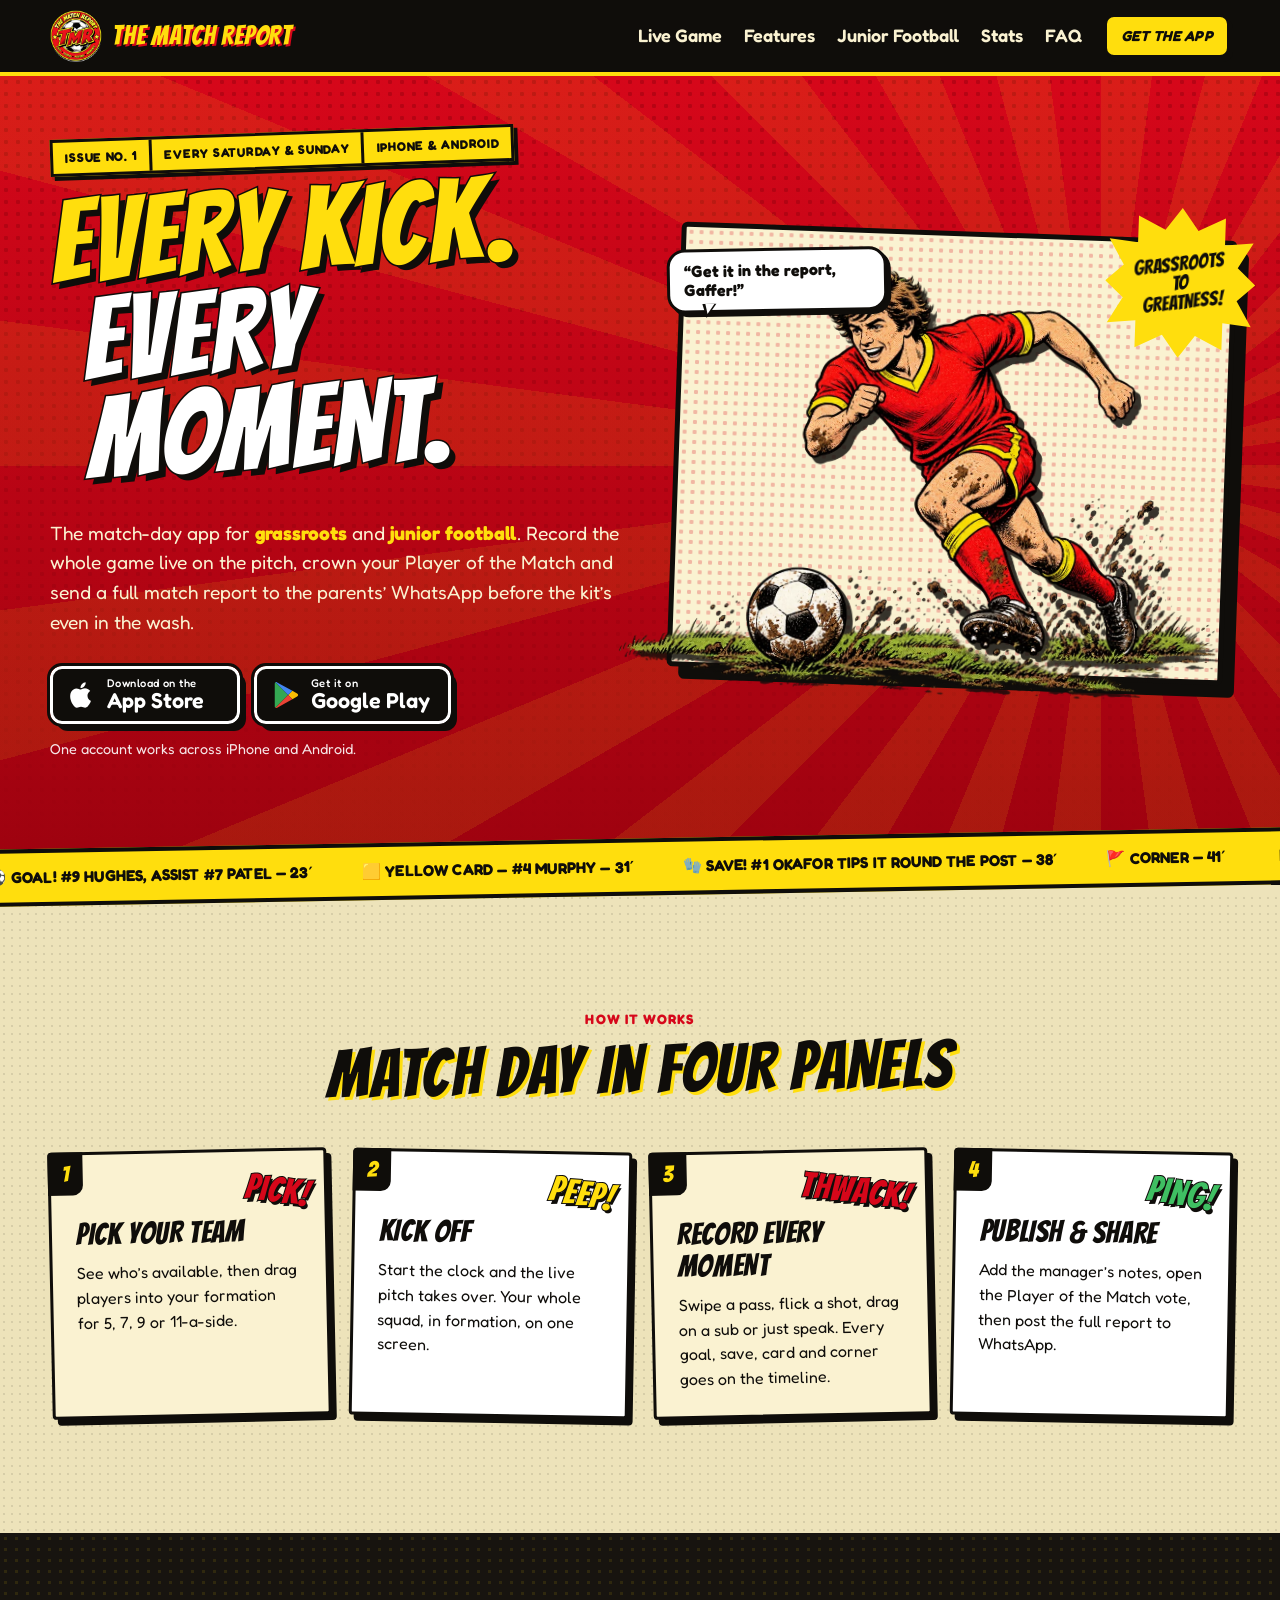
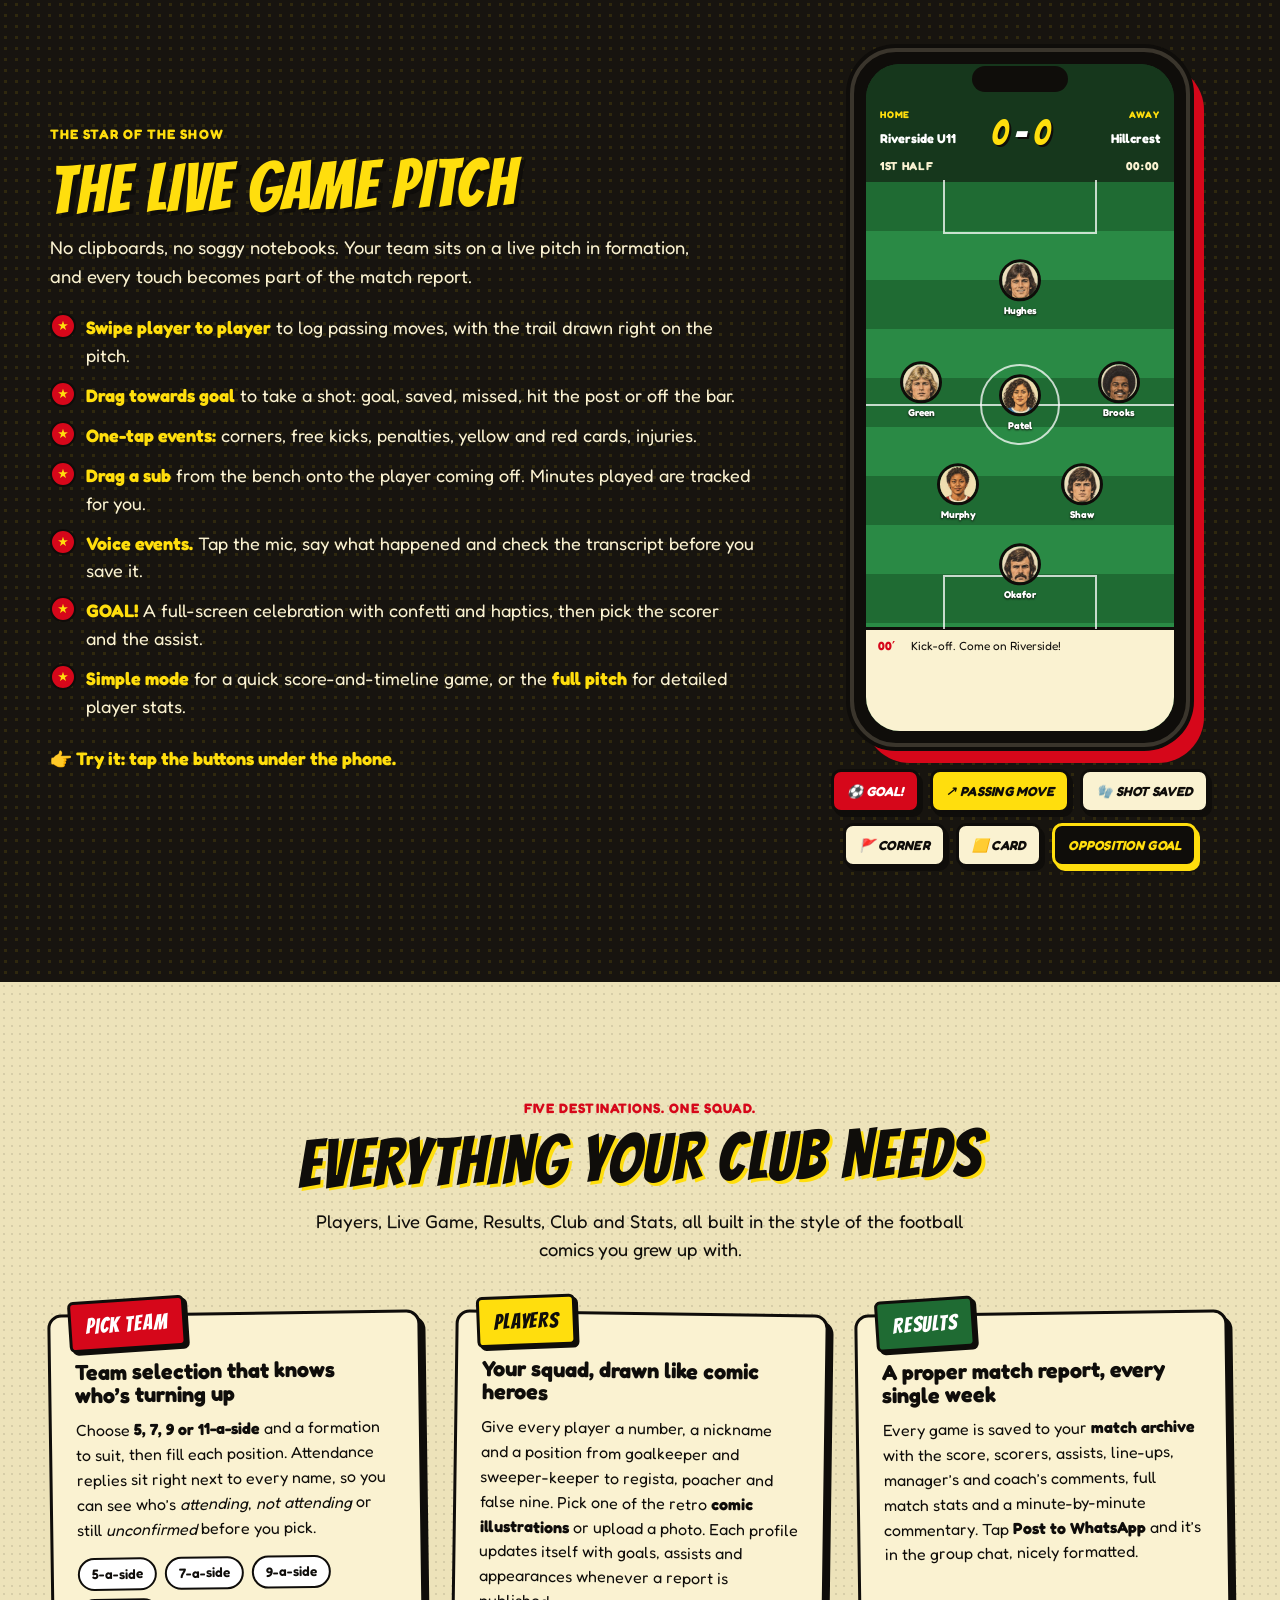
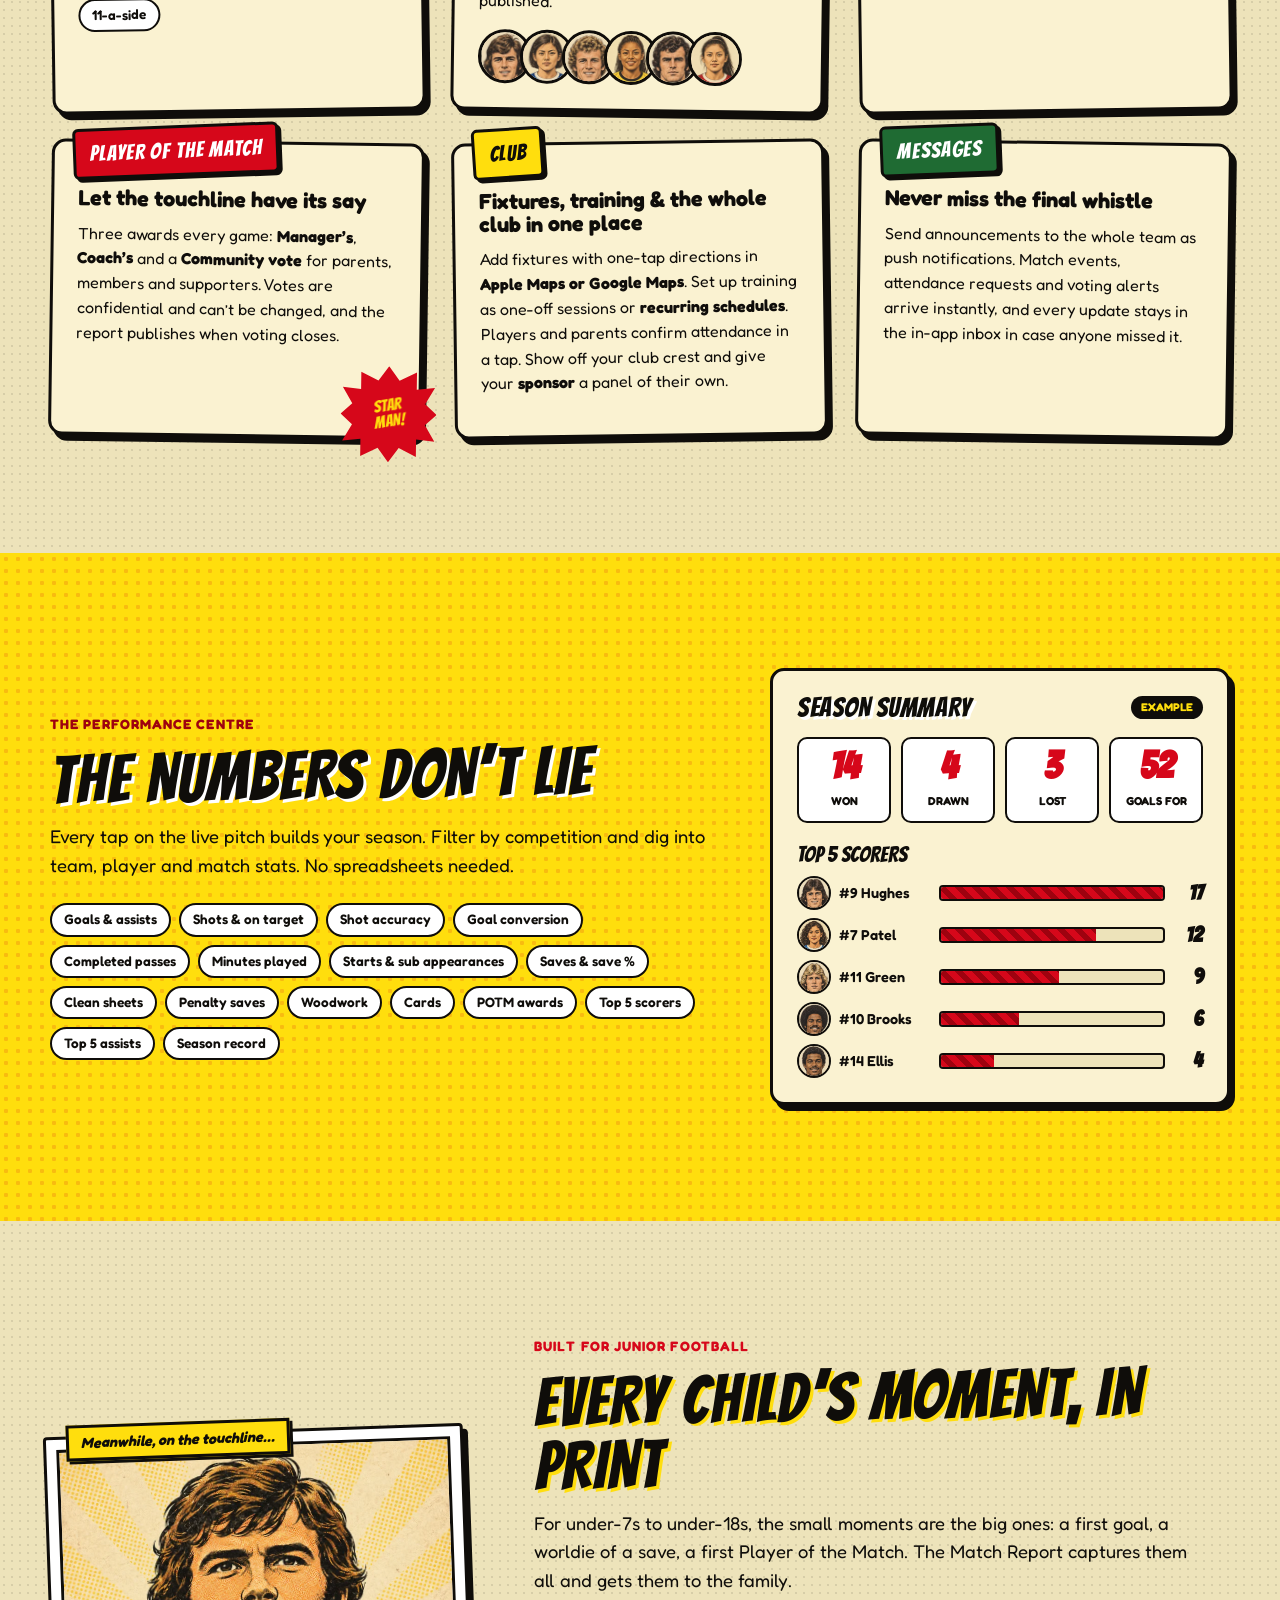
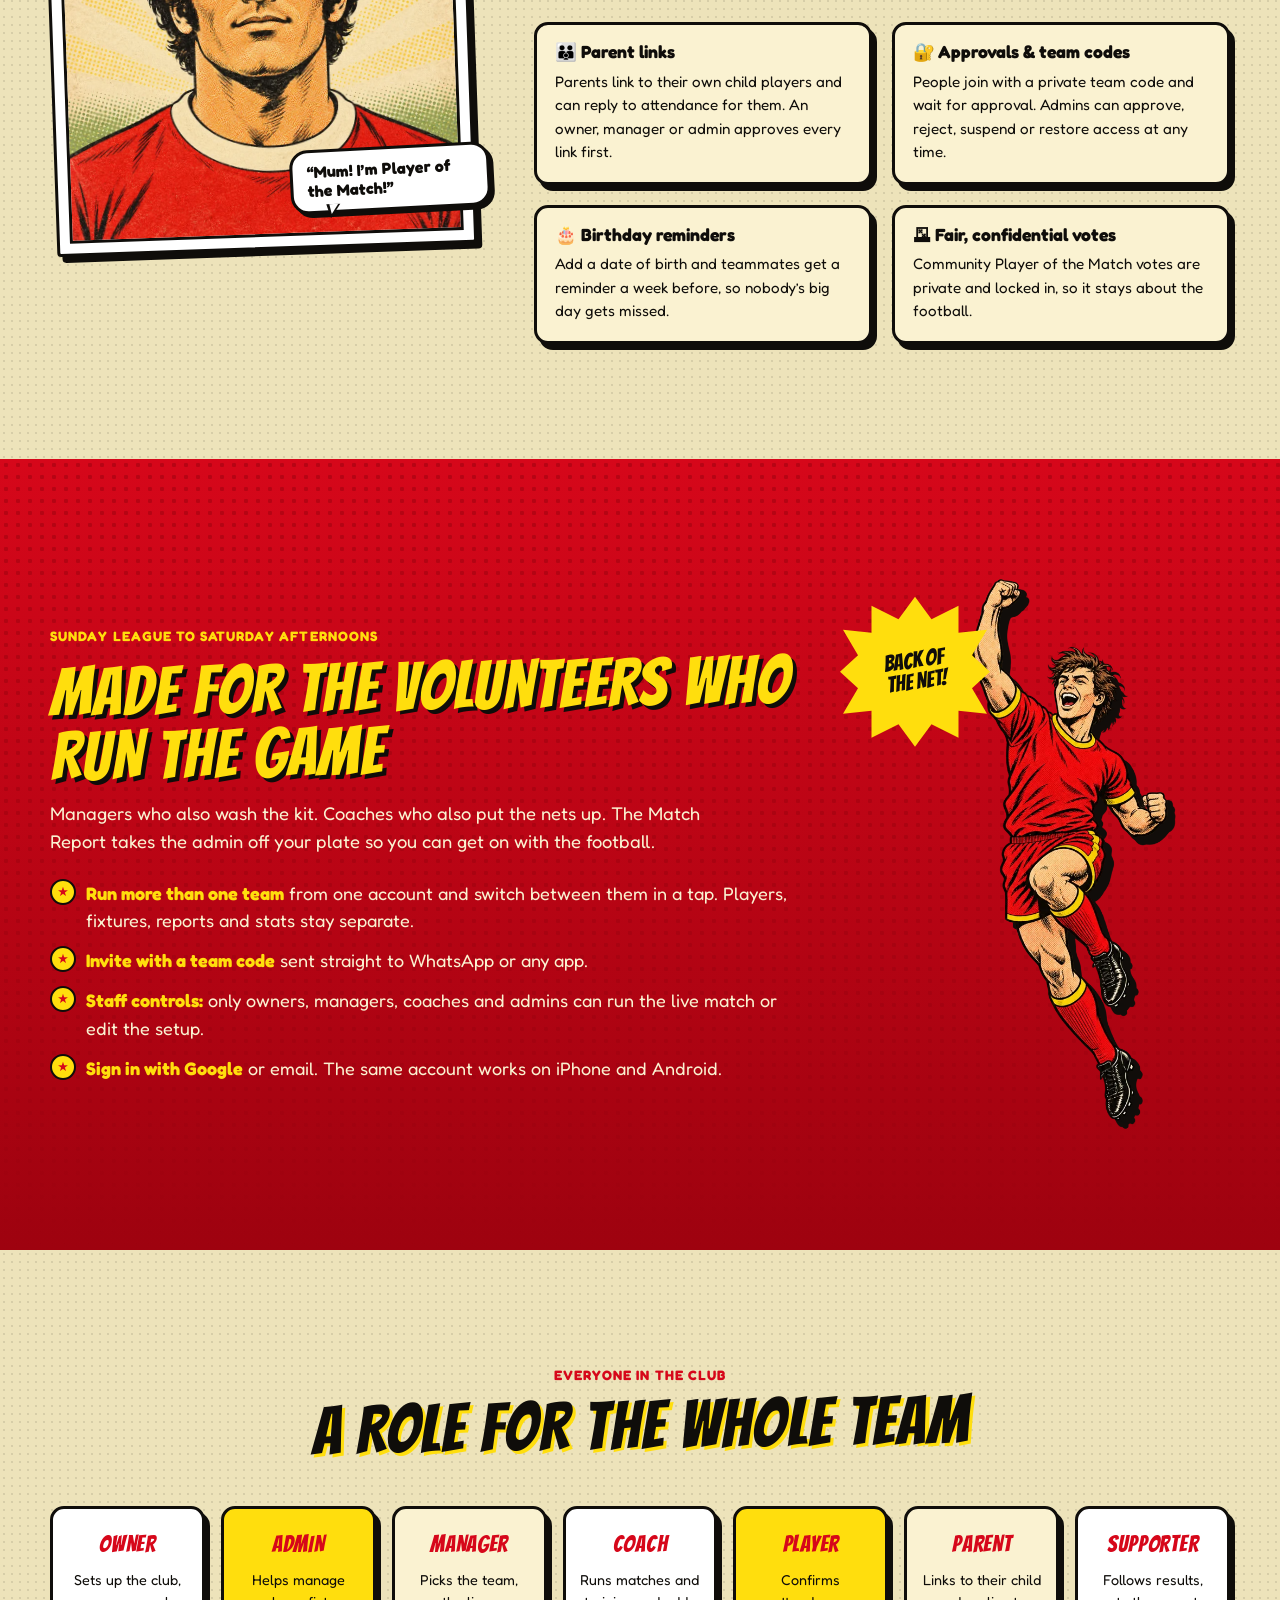
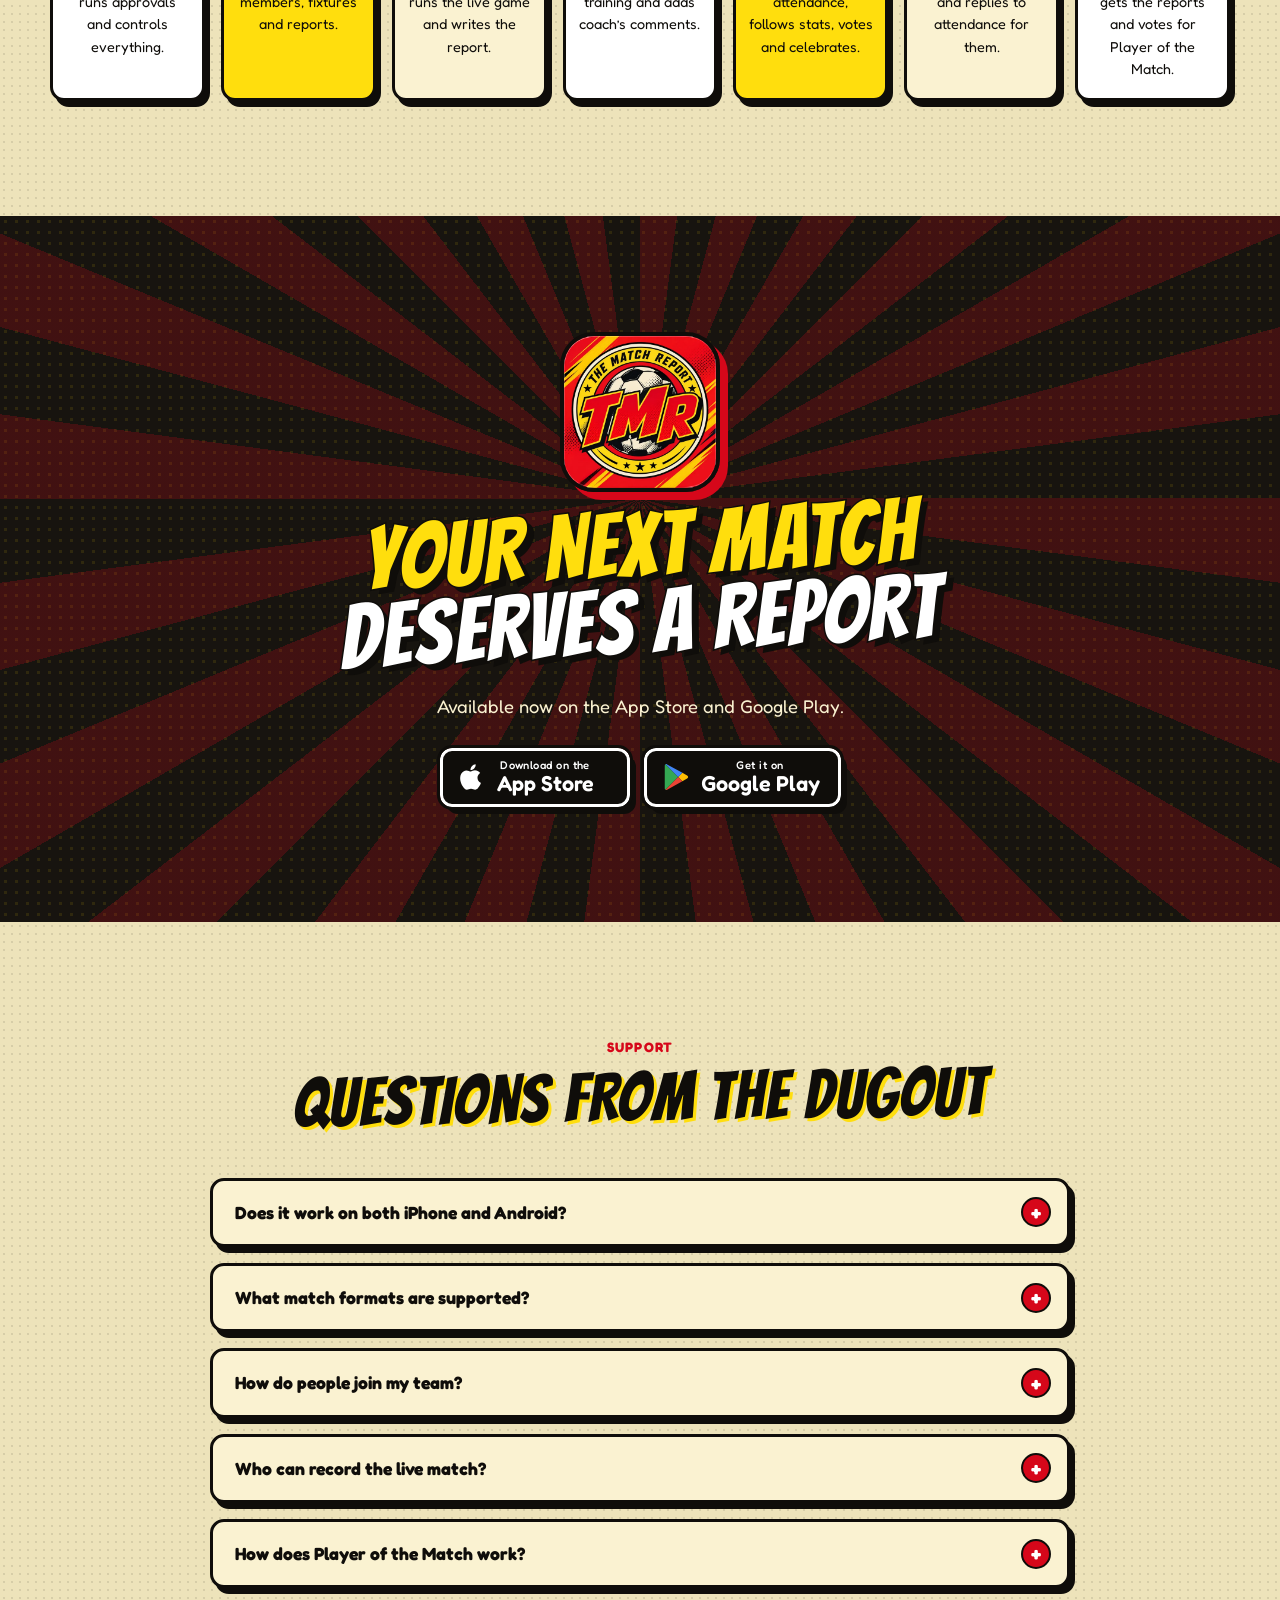
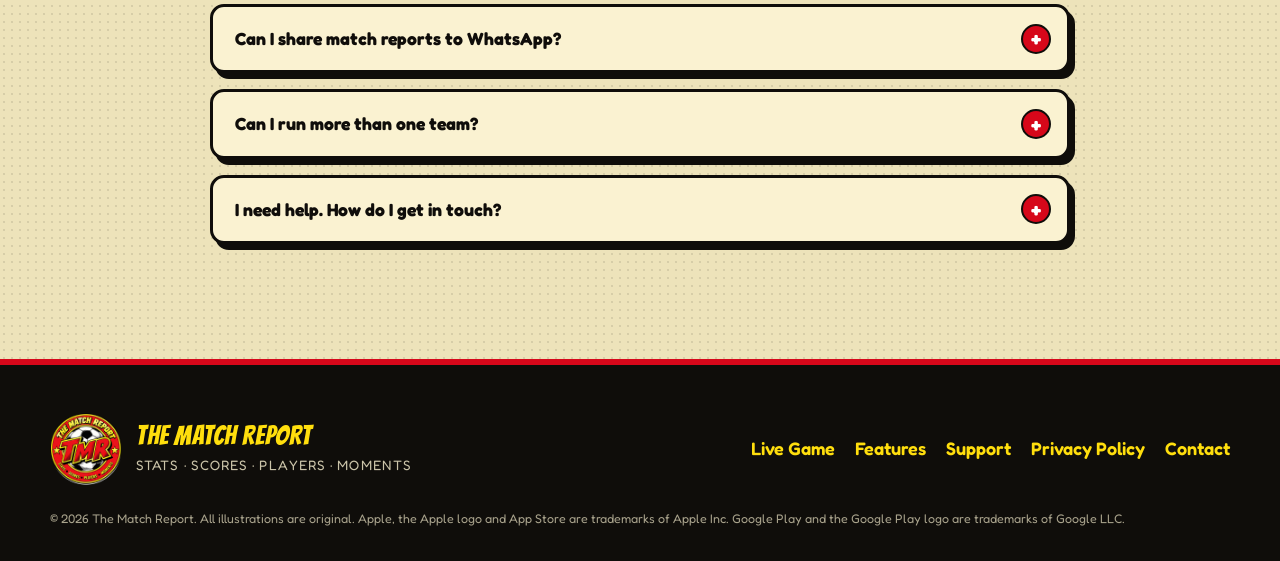
==== index.html @ 174819a7 "Add files via upload" ====
<!doctype html>
<html lang="en-GB">
<head>
  <meta charset="utf-8">
  <meta name="viewport" content="width=device-width, initial-scale=1">
  <title>The Match Report — Every Kick. Every Moment. | Grassroots &amp; Junior Football App</title>
  <meta name="description" content="The Match Report is the match-day app for grassroots and junior football. Pick your team, record every goal, pass and save live on the pitch, vote Player of the Match and share the report to WhatsApp. On iPhone and Android.">
  <meta name="theme-color" content="#D6071A">
  <link rel="icon" type="image/png" href="assets/img/favicon.png">
  <link rel="apple-touch-icon" href="assets/img/apple-touch-icon.png">

  <!-- Social sharing (replace https://www.thematchreport.app with your real domain) -->
  <meta property="og:type" content="website">
  <meta property="og:title" content="The Match Report — Every Kick. Every Moment.">
  <meta property="og:description" content="The match-day app for grassroots and junior football. Live match tracking, stats, Player of the Match votes and WhatsApp-ready reports.">
  <meta property="og:image" content="https://www.thematchreport.app/assets/img/og-image.jpg">
  <meta property="og:url" content="https://www.thematchreport.app/">
  <meta name="twitter:card" content="summary_large_image">
  <link rel="preload" href="assets/fonts/bangers-latin-400-normal.woff2" as="font" type="font/woff2" crossorigin>
  <link rel="stylesheet" href="css/styles.css">
</head>
<body>

<a class="skip" href="#main">Skip to content</a>

<!-- ============ HEADER ============ -->
<header class="site-header" id="top">
  <div class="wrap header-inner">
    <a href="#top" class="brand" aria-label="The Match Report home">
      <img src="assets/img/logo.webp" alt="" width="52" height="52">
      <span class="brand-word">The Match Report</span>
    </a>
    <button class="nav-toggle" aria-expanded="false" aria-controls="site-nav" aria-label="Open menu">
      <span></span><span></span><span></span>
    </button>
    <nav id="site-nav" class="site-nav" aria-label="Main">
      <a href="#live">Live Game</a>
      <a href="#features">Features</a>
      <a href="#juniors">Junior Football</a>
      <a href="#stats">Stats</a>
      <a href="#faq">FAQ</a>
      <a href="#download" class="btn btn-yellow btn-sm">Get the App</a>
    </nav>
  </div>
</header>

<main id="main">

<!-- ============ HERO / COMIC COVER ============ -->
<section class="hero halftone-red" aria-labelledby="hero-title">
  <div class="sunburst" aria-hidden="true"></div>
  <div class="wrap hero-grid">
    <div class="hero-copy">
      <div class="masthead-strip">
        <span>Issue No. 1</span><span>Every Saturday &amp; Sunday</span><span>iPhone &amp; Android</span>
      </div>
      <h1 id="hero-title" class="cover-title">
        <span class="line l1">Every Kick.</span>
        <span class="line l2">Every Moment.</span>
      </h1>
      <p class="hero-sub">The match-day app for <strong>grassroots</strong> and <strong>junior football</strong>. Record the whole game live on the pitch, crown your Player of the Match and send a full match report to the parents’ WhatsApp before the kit’s even in the wash.</p>
      <div class="store-row">
        <a class="store-badge" href="#APP-STORE-LINK" data-store="ios" aria-label="Download on the App Store">
          <svg viewBox="0 0 24 24" aria-hidden="true"><path fill="currentColor" d="M16.4 12.6c0-2.6 2.1-3.8 2.2-3.9-1.2-1.8-3.1-2-3.7-2-1.6-.2-3.1.9-3.9.9-.8 0-2-.9-3.4-.9-1.7 0-3.3 1-4.2 2.6-1.8 3.1-.5 7.7 1.3 10.2.9 1.2 1.9 2.6 3.2 2.6 1.3-.1 1.8-.8 3.3-.8 1.6 0 2 .8 3.4.8 1.4 0 2.3-1.3 3.1-2.5 1-1.4 1.4-2.8 1.4-2.9 0 0-2.7-1-2.7-4.1zM13.9 4.9c.7-.9 1.2-2 1-3.2-1 0-2.3.7-3 1.6-.7.8-1.2 2-1.1 3.1 1.2.1 2.3-.6 3.1-1.5z"/></svg>
          <span><small>Download on the</small>App Store</span>
        </a>
        <a class="store-badge" href="https://play.google.com/store/apps/details?id=com.thematchreport.app" data-store="android" aria-label="Get it on Google Play">
          <svg viewBox="0 0 24 24" aria-hidden="true"><path fill="#34A853" d="M3.6 1.8 13.7 12 3.6 22.2c-.4-.2-.6-.6-.6-1.1V2.9c0-.5.2-.9.6-1.1z"/><path fill="#FBBC04" d="m17.1 8.6-3.4 3.4 3.4 3.4 3.8-2.2c1.1-.6 1.1-1.8 0-2.4z"/><path fill="#EA4335" d="M13.7 12 3.6 22.2c.3.2.8.2 1.3-.1l12.2-6.7z"/><path fill="#4285F4" d="M13.7 12 17.1 8.6 4.9 1.9c-.5-.3-1-.3-1.3-.1z"/></svg>
          <span><small>Get it on</small>Google Play</span>
        </a>
      </div>
      <p class="hero-note">One account works across iPhone and Android.</p>
    </div>

    <div class="hero-art">
      <div class="cover-panel">
        <img src="assets/img/hero-player.webp" alt="Illustrated grassroots footballer in a red and yellow kit sprinting with the ball through the mud" width="1200" height="800" class="hero-player">
        <div class="burst burst-yellow hero-burst" aria-hidden="true"><span>Grassroots<br>to<br>greatness!</span></div>
        <div class="speech hero-speech" aria-hidden="true">“Get it in the report, Gaffer!”</div>
      </div>
    </div>
  </div>
</section>

<!-- ============ TICKER ============ -->
<div class="ticker" aria-hidden="true">
  <div class="ticker-track">
    <span>⚽ GOAL! #9 Hughes, assist #7 Patel — 23′</span>
    <span>🟨 Yellow card — #4 Murphy — 31′</span>
    <span>🧤 SAVE! #1 Okafor tips it round the post — 38′</span>
    <span>🚩 Corner — 41′</span>
    <span>⏸ HALF-TIME — Riverside Rovers U11 1–0 Hillcrest Juniors</span>
    <span>🔁 Substitution — #14 Ellis on for #10 Brooks — 52′</span>
    <span>💥 Off the bar! #11 Green — 57′</span>
    <span>⚽ GOAL! #14 Ellis — 64′</span>
    <span>🏁 FULL-TIME — 2–0. Report sent to WhatsApp ✔</span>
    <!-- duplicated for seamless loop -->
    <span>⚽ GOAL! #9 Hughes, assist #7 Patel — 23′</span>
    <span>🟨 Yellow card — #4 Murphy — 31′</span>
    <span>🧤 SAVE! #1 Okafor tips it round the post — 38′</span>
    <span>🚩 Corner — 41′</span>
    <span>⏸ HALF-TIME — Riverside Rovers U11 1–0 Hillcrest Juniors</span>
    <span>🔁 Substitution — #14 Ellis on for #10 Brooks — 52′</span>
    <span>💥 Off the bar! #11 Green — 57′</span>
    <span>⚽ GOAL! #14 Ellis — 64′</span>
    <span>🏁 FULL-TIME — 2–0. Report sent to WhatsApp ✔</span>
  </div>
</div>

<!-- ============ MATCH DAY IN 4 PANELS ============ -->
<section class="section newsprint" aria-labelledby="strip-title">
  <div class="wrap">
    <header class="section-head">
      <p class="eyebrow">How it works</p>
      <h2 id="strip-title" class="comic-title">Match day in four panels</h2>
    </header>
    <ol class="strip">
      <li class="panel reveal">
        <span class="panel-no">1</span>
        <div class="panel-sfx sfx-red">Pick!</div>
        <h3>Pick your team</h3>
        <p>See who’s available, then drag players into your formation for 5, 7, 9 or 11-a-side.</p>
      </li>
      <li class="panel reveal">
        <span class="panel-no">2</span>
        <div class="panel-sfx sfx-yellow">Peep!</div>
        <h3>Kick off</h3>
        <p>Start the clock and the live pitch takes over. Your whole squad, in formation, on one screen.</p>
      </li>
      <li class="panel reveal">
        <span class="panel-no">3</span>
        <div class="panel-sfx sfx-red">Thwack!</div>
        <h3>Record every moment</h3>
        <p>Swipe a pass, flick a shot, drag on a sub or just speak. Every goal, save, card and corner goes on the timeline.</p>
      </li>
      <li class="panel reveal">
        <span class="panel-no">4</span>
        <div class="panel-sfx sfx-green">Ping!</div>
        <h3>Publish &amp; share</h3>
        <p>Add the manager’s notes, open the Player of the Match vote, then post the full report to WhatsApp.</p>
      </li>
    </ol>
  </div>
</section>

<!-- ============ LIVE GAME (INTERACTIVE) ============ -->
<section id="live" class="section live halftone-ink" aria-labelledby="live-title">
  <div class="wrap live-grid">
    <div class="live-copy">
      <p class="eyebrow eyebrow-yellow">The star of the show</p>
      <h2 id="live-title" class="comic-title on-dark">The Live Game pitch</h2>
      <p class="lead on-dark">No clipboards, no soggy notebooks. Your team sits on a live pitch in formation, and every touch becomes part of the match report.</p>
      <ul class="tick-list on-dark">
        <li><strong>Swipe player to player</strong> to log passing moves, with the trail drawn right on the pitch.</li>
        <li><strong>Drag towards goal</strong> to take a shot: goal, saved, missed, hit the post or off the bar.</li>
        <li><strong>One-tap events:</strong> corners, free kicks, penalties, yellow and red cards, injuries.</li>
        <li><strong>Drag a sub</strong> from the bench onto the player coming off. Minutes played are tracked for you.</li>
        <li><strong>Voice events.</strong> Tap the mic, say what happened and check the transcript before you save it.</li>
        <li><strong>GOAL!</strong> A full-screen celebration with confetti and haptics, then pick the scorer and the assist.</li>
        <li><strong>Simple mode</strong> for a quick score-and-timeline game, or the <strong>full pitch</strong> for detailed player stats.</li>
      </ul>
      <p class="try-hint">👉 Try it: tap the buttons under the phone.</p>
    </div>

    <div class="live-demo">
      <div class="phone" role="group" aria-label="Interactive demo of the Live Game screen">
        <div class="phone-notch" aria-hidden="true"></div>
        <div class="phone-screen">
          <div class="scorebar">
            <div class="team"><small>HOME</small><b>Riverside U11</b></div>
            <div class="score"><span id="demo-home">0</span><i>–</i><span id="demo-away">0</span></div>
            <div class="team right"><small>AWAY</small><b>Hillcrest</b></div>
          </div>
          <div class="clockbar"><span id="demo-phase">1ST HALF</span><span id="demo-clock">00:00</span></div>
          <div class="pitch" id="demo-pitch">
            <div class="pitch-lines" aria-hidden="true"><i class="halfway"></i><i class="circle"></i><i class="box top"></i><i class="box bottom"></i></div>
            <!-- 7-a-side, 2-3-1 -->
            <button class="pp" style="--x:50%;--y:88%" data-name="Okafor" data-no="1"><img src="assets/img/faces/face04.webp" alt=""><span>Okafor</span></button>
            <button class="pp" style="--x:30%;--y:70%" data-name="Murphy" data-no="4"><img src="assets/img/faces/female-face02.webp" alt=""><span>Murphy</span></button>
            <button class="pp" style="--x:70%;--y:70%" data-name="Shaw" data-no="5"><img src="assets/img/faces/face07.webp" alt=""><span>Shaw</span></button>
            <button class="pp" style="--x:18%;--y:47%" data-name="Green" data-no="11"><img src="assets/img/faces/face03.webp" alt=""><span>Green</span></button>
            <button class="pp" style="--x:50%;--y:50%" data-name="Patel" data-no="7"><img src="assets/img/faces/female-face05.webp" alt=""><span>Patel</span></button>
            <button class="pp" style="--x:82%;--y:47%" data-name="Brooks" data-no="10"><img src="assets/img/faces/face02.webp" alt=""><span>Brooks</span></button>
            <button class="pp" style="--x:50%;--y:24%" data-name="Hughes" data-no="9"><img src="assets/img/faces/face09.webp" alt=""><span>Hughes</span></button>
            <svg class="pass-trail" id="pass-trail" viewBox="0 0 100 100" preserveAspectRatio="none" aria-hidden="true"></svg>
          </div>
          <ol class="timeline" id="demo-timeline" aria-live="polite">
            <li><b>00′</b> Kick-off. Come on Riverside!</li>
          </ol>
          <div class="goal-overlay" id="goal-overlay" aria-hidden="true">
            <img src="assets/img/celebration.webp" alt="">
            <div class="burst burst-yellow goal-burst"><span>GOAL!</span></div>
            <canvas id="confetti"></canvas>
          </div>
        </div>
      </div>
      <div class="demo-controls">
        <button class="btn btn-red" data-demo="goal">⚽ Goal!</button>
        <button class="btn btn-yellow" data-demo="pass">↗ Passing move</button>
        <button class="btn btn-cream" data-demo="save">🧤 Shot saved</button>
        <button class="btn btn-cream" data-demo="corner">🚩 Corner</button>
        <button class="btn btn-cream" data-demo="yellow">🟨 Card</button>
        <button class="btn btn-ink" data-demo="away">Opposition goal</button>
      </div>
    </div>
  </div>
</section>

<!-- ============ FEATURES GRID ============ -->
<section id="features" class="section newsprint" aria-labelledby="features-title">
  <div class="wrap">
    <header class="section-head">
      <p class="eyebrow">Five destinations. One squad.</p>
      <h2 id="features-title" class="comic-title">Everything your club needs</h2>
      <p class="lead">Players, Live Game, Results, Club and Stats, all built in the style of the football comics you grew up with.</p>
    </header>

    <div class="feature-grid">
      <article class="feature panel reveal tilt-l">
        <div class="feature-tag tag-red">Pick Team</div>
        <h3>Team selection that knows who’s turning up</h3>
        <p>Choose <strong>5, 7, 9 or 11-a-side</strong> and a formation to suit, then fill each position. Attendance replies sit right next to every name, so you can see who’s <em>attending</em>, <em>not attending</em> or still <em>unconfirmed</em> before you pick.</p>
        <div class="format-chips" aria-label="Supported match formats">
          <span>5-a-side</span><span>7-a-side</span><span>9-a-side</span><span>11-a-side</span>
        </div>
      </article>

      <article class="feature panel reveal tilt-r">
        <div class="feature-tag tag-yellow">Players</div>
        <h3>Your squad, drawn like comic heroes</h3>
        <p>Give every player a number, a nickname and a position from goalkeeper and sweeper-keeper to regista, poacher and false nine. Pick one of the retro <strong>comic illustrations</strong> or upload a photo. Each profile updates itself with goals, assists and appearances whenever a report is published.</p>
        <div class="face-row" aria-hidden="true">
          <img src="assets/img/faces/face01.webp" alt=""><img src="assets/img/faces/female-face01.webp" alt=""><img src="assets/img/faces/face05.webp" alt=""><img src="assets/img/faces/female-face07.webp" alt=""><img src="assets/img/faces/face10.webp" alt=""><img src="assets/img/faces/female-face09.webp" alt="">
        </div>
      </article>

      <article class="feature panel reveal tilt-l">
        <div class="feature-tag tag-green">Results</div>
        <h3>A proper match report, every single week</h3>
        <p>Every game is saved to your <strong>match archive</strong> with the score, scorers, assists, line-ups, manager’s and coach’s comments, full match stats and a minute-by-minute commentary. Tap <strong>Post to WhatsApp</strong> and it’s in the group chat, nicely formatted.</p>
      </article>

      <article class="feature panel reveal tilt-r">
        <div class="feature-tag tag-red">Player of the Match</div>
        <h3>Let the touchline have its say</h3>
        <p>Three awards every game: <strong>Manager’s</strong>, <strong>Coach’s</strong> and a <strong>Community vote</strong> for parents, members and supporters. Votes are confidential and can’t be changed, and the report publishes when voting closes.</p>
        <div class="burst burst-red mini-burst" aria-hidden="true"><span>Star<br>Man!</span></div>
      </article>

      <article class="feature panel reveal tilt-l">
        <div class="feature-tag tag-yellow">Club</div>
        <h3>Fixtures, training &amp; the whole club in one place</h3>
        <p>Add fixtures with one-tap directions in <strong>Apple Maps or Google Maps</strong>. Set up training as one-off sessions or <strong>recurring schedules</strong>. Players and parents confirm attendance in a tap. Show off your club crest and give your <strong>sponsor</strong> a panel of their own.</p>
      </article>

      <article class="feature panel reveal tilt-r">
        <div class="feature-tag tag-green">Messages</div>
        <h3>Never miss the final whistle</h3>
        <p>Send announcements to the whole team as push notifications. Match events, attendance requests and voting alerts arrive instantly, and every update stays in the in-app inbox in case anyone missed it.</p>
      </article>
    </div>
  </div>
</section>

<!-- ============ STATS ============ -->
<section id="stats" class="section stats halftone-yellow" aria-labelledby="stats-title">
  <div class="wrap stats-grid">
    <div>
      <p class="eyebrow">The Performance Centre</p>
      <h2 id="stats-title" class="comic-title">The numbers don’t lie</h2>
      <p class="lead">Every tap on the live pitch builds your season. Filter by competition and dig into team, player and match stats. No spreadsheets needed.</p>
      <div class="stat-cats">
        <span>Goals &amp; assists</span><span>Shots &amp; on target</span><span>Shot accuracy</span><span>Goal conversion</span><span>Completed passes</span><span>Minutes played</span><span>Starts &amp; sub appearances</span><span>Saves &amp; save %</span><span>Clean sheets</span><span>Penalty saves</span><span>Woodwork</span><span>Cards</span><span>POTM awards</span><span>Top 5 scorers</span><span>Top 5 assists</span><span>Season record</span>
      </div>
    </div>

    <div class="panel stat-card reveal" aria-label="Example season summary">
      <div class="stat-card-head">
        <span class="comic-title sm">Season Summary</span>
        <span class="pill">Example</span>
      </div>
      <div class="record">
        <div><b class="count" data-to="14">0</b><small>Won</small></div>
        <div><b class="count" data-to="4">0</b><small>Drawn</small></div>
        <div><b class="count" data-to="3">0</b><small>Lost</small></div>
        <div><b class="count" data-to="52">0</b><small>Goals for</small></div>
      </div>
      <h4>Top 5 Scorers</h4>
      <ul class="bars">
        <li><img src="assets/img/faces/face09.webp" alt=""><span>#9 Hughes</span><i style="--w:100%"></i><b>17</b></li>
        <li><img src="assets/img/faces/female-face05.webp" alt=""><span>#7 Patel</span><i style="--w:70%"></i><b>12</b></li>
        <li><img src="assets/img/faces/face03.webp" alt=""><span>#11 Green</span><i style="--w:53%"></i><b>9</b></li>
        <li><img src="assets/img/faces/face02.webp" alt=""><span>#10 Brooks</span><i style="--w:35%"></i><b>6</b></li>
        <li><img src="assets/img/faces/face08.webp" alt=""><span>#14 Ellis</span><i style="--w:24%"></i><b>4</b></li>
      </ul>
    </div>
  </div>
</section>

<!-- ============ JUNIOR FOOTBALL ============ -->
<section id="juniors" class="section newsprint" aria-labelledby="juniors-title">
  <div class="wrap juniors-grid">
    <div class="juniors-art reveal">
      <div class="panel portrait-panel">
        <img src="assets/img/retro-portrait.webp" alt="Retro comic-style portrait of a footballer in a red shirt" width="800" height="800">
        <div class="caption-box">Meanwhile, on the touchline…</div>
      </div>
      <div class="speech juniors-speech">“Mum! I’m Player of the Match!”</div>
    </div>
    <div>
      <p class="eyebrow">Built for junior football</p>
      <h2 id="juniors-title" class="comic-title">Every child’s moment, in print</h2>
      <p class="lead">For under-7s to under-18s, the small moments are the big ones: a first goal, a worldie of a save, a first Player of the Match. The Match Report captures them all and gets them to the family.</p>
      <div class="cards-2">
        <div class="mini panel">
          <h3>👪 Parent links</h3>
          <p>Parents link to their own child players and can reply to attendance for them. An owner, manager or admin approves every link first.</p>
        </div>
        <div class="mini panel">
          <h3>🔐 Approvals &amp; team codes</h3>
          <p>People join with a private team code and wait for approval. Admins can approve, reject, suspend or restore access at any time.</p>
        </div>
        <div class="mini panel">
          <h3>🎂 Birthday reminders</h3>
          <p>Add a date of birth and teammates get a reminder a week before, so nobody’s big day gets missed.</p>
        </div>
        <div class="mini panel">
          <h3>🗳 Fair, confidential votes</h3>
          <p>Community Player of the Match votes are private and locked in, so it stays about the football.</p>
        </div>
      </div>
    </div>
  </div>
</section>

<!-- ============ GRASSROOTS / ADULT AMATEUR ============ -->
<section class="section grassroots halftone-red" aria-labelledby="grass-title">
  <div class="wrap grass-grid">
    <div>
      <p class="eyebrow eyebrow-yellow">Sunday league to Saturday afternoons</p>
      <h2 id="grass-title" class="comic-title on-dark">Made for the volunteers who run the game</h2>
      <p class="lead on-dark">Managers who also wash the kit. Coaches who also put the nets up. The Match Report takes the admin off your plate so you can get on with the football.</p>
      <ul class="tick-list on-dark">
        <li><strong>Run more than one team</strong> from one account and switch between them in a tap. Players, fixtures, reports and stats stay separate.</li>
        <li><strong>Invite with a team code</strong> sent straight to WhatsApp or any app.</li>
        <li><strong>Staff controls:</strong> only owners, managers, coaches and admins can run the live match or edit the setup.</li>
        <li><strong>Sign in with Google</strong> or email. The same account works on iPhone and Android.</li>
      </ul>
    </div>
    <div class="celebrate-art reveal">
      <img src="assets/img/celebration.webp" alt="Illustrated footballer leaping in celebration with a fist in the air" width="700" height="1050">
      <div class="burst burst-yellow celebrate-burst" aria-hidden="true"><span>Back of<br>the net!</span></div>
    </div>
  </div>
</section>

<!-- ============ ROLES ============ -->
<section class="section newsprint" aria-labelledby="roles-title">
  <div class="wrap">
    <header class="section-head">
      <p class="eyebrow">Everyone in the club</p>
      <h2 id="roles-title" class="comic-title">A role for the whole team</h2>
    </header>
    <div class="roles">
      <div class="role panel reveal"><b>Owner</b><p>Sets up the club, runs approvals and controls everything.</p></div>
      <div class="role panel reveal"><b>Admin</b><p>Helps manage members, fixtures and reports.</p></div>
      <div class="role panel reveal"><b>Manager</b><p>Picks the team, runs the live game and writes the report.</p></div>
      <div class="role panel reveal"><b>Coach</b><p>Runs matches and training and adds coach’s comments.</p></div>
      <div class="role panel reveal"><b>Player</b><p>Confirms attendance, follows stats, votes and celebrates.</p></div>
      <div class="role panel reveal"><b>Parent</b><p>Links to their child and replies to attendance for them.</p></div>
      <div class="role panel reveal"><b>Supporter</b><p>Follows results, gets the reports and votes for Player of the Match.</p></div>
    </div>
  </div>
</section>

<!-- ============ DOWNLOAD ============ -->
<section id="download" class="section download halftone-ink" aria-labelledby="dl-title">
  <div class="sunburst sunburst-dark" aria-hidden="true"></div>
  <div class="wrap download-inner">
    <img src="assets/img/app-icon.webp" alt="The Match Report app icon" width="160" height="160" class="dl-icon">
    <h2 id="dl-title" class="cover-title dl-title"><span class="line l1">Your next match</span><span class="line l2">deserves a report</span></h2>
    <p class="lead on-dark">Available now on the App Store and Google Play.</p>
    <div class="store-row center">
      <a class="store-badge" href="#APP-STORE-LINK" data-store="ios" aria-label="Download on the App Store">
        <svg viewBox="0 0 24 24" aria-hidden="true"><path fill="currentColor" d="M16.4 12.6c0-2.6 2.1-3.8 2.2-3.9-1.2-1.8-3.1-2-3.7-2-1.6-.2-3.1.9-3.9.9-.8 0-2-.9-3.4-.9-1.7 0-3.3 1-4.2 2.6-1.8 3.1-.5 7.7 1.3 10.2.9 1.2 1.9 2.6 3.2 2.6 1.3-.1 1.8-.8 3.3-.8 1.6 0 2 .8 3.4.8 1.4 0 2.3-1.3 3.1-2.5 1-1.4 1.4-2.8 1.4-2.9 0 0-2.7-1-2.7-4.1zM13.9 4.9c.7-.9 1.2-2 1-3.2-1 0-2.3.7-3 1.6-.7.8-1.2 2-1.1 3.1 1.2.1 2.3-.6 3.1-1.5z"/></svg>
        <span><small>Download on the</small>App Store</span>
      </a>
      <a class="store-badge" href="https://play.google.com/store/apps/details?id=com.thematchreport.app" data-store="android" aria-label="Get it on Google Play">
        <svg viewBox="0 0 24 24" aria-hidden="true"><path fill="#34A853" d="M3.6 1.8 13.7 12 3.6 22.2c-.4-.2-.6-.6-.6-1.1V2.9c0-.5.2-.9.6-1.1z"/><path fill="#FBBC04" d="m17.1 8.6-3.4 3.4 3.4 3.4 3.8-2.2c1.1-.6 1.1-1.8 0-2.4z"/><path fill="#EA4335" d="M13.7 12 3.6 22.2c.3.2.8.2 1.3-.1l12.2-6.7z"/><path fill="#4285F4" d="M13.7 12 17.1 8.6 4.9 1.9c-.5-.3-1-.3-1.3-.1z"/></svg>
        <span><small>Get it on</small>Google Play</span>
      </a>
    </div>
  </div>
</section>

<!-- ============ FAQ ============ -->
<section id="faq" class="section newsprint" aria-labelledby="faq-title">
  <div class="wrap narrow">
    <header class="section-head">
      <p class="eyebrow">Support</p>
      <h2 id="faq-title" class="comic-title">Questions from the dugout</h2>
    </header>
    <div class="faq">
      <details class="panel">
        <summary>Does it work on both iPhone and Android?</summary>
        <p>Yes. The Match Report is on the App Store and Google Play, and your account works on both as long as you sign in the same way (Google or email). A manager on iPhone and a parent on Android see the same club.</p>
      </details>
      <details class="panel">
        <summary>What match formats are supported?</summary>
        <p>5, 7, 9 and 11-a-side, each with its own set of formations, so it fits mini-soccer right up to adult 11-a-side.</p>
      </details>
      <details class="panel">
        <summary>How do people join my team?</summary>
        <p>Share your team code from the Club tab, straight to WhatsApp or any other app. New members choose their role and wait for an owner, manager or admin to approve them.</p>
      </details>
      <details class="panel">
        <summary>Who can record the live match?</summary>
        <p>Only owners, managers, coaches and admins can set up and run a live game. Everyone else can follow along, read the reports and vote.</p>
      </details>
      <details class="panel">
        <summary>How does Player of the Match work?</summary>
        <p>The manager and coach each pick a Player of the Match, and supporters, parents and members get a confidential community vote. Votes can’t be changed once cast.</p>
      </details>
      <details class="panel">
        <summary>Can I share match reports to WhatsApp?</summary>
        <p>Yes. Every published report has a “Post to WhatsApp” button that sends a formatted summary with the score, scorers, Player of the Match awards, stats and commentary.</p>
      </details>
      <details class="panel">
        <summary>Can I run more than one team?</summary>
        <p>Yes. Create or join extra teams and switch between them. Each team keeps its own players, fixtures, reports, stats and members.</p>
      </details>
      <details class="panel">
        <summary>I need help. How do I get in touch?</summary>
        <p>Email us at <a href="mailto:support@thematchreport.app">support@thematchreport.app</a> and we’ll get back to you as soon as we can.</p>
      </details>
    </div>
  </div>
</section>

</main>

<!-- ============ FOOTER ============ -->
<footer class="site-footer">
  <div class="wrap footer-inner">
    <div class="footer-brand">
      <img src="assets/img/logo.webp" alt="" width="72" height="72">
      <div>
        <b class="comic-title sm on-dark">The Match Report</b>
        <p>Stats · Scores · Players · Moments</p>
      </div>
    </div>
    <nav class="footer-links" aria-label="Footer">
      <a href="#live">Live Game</a>
      <a href="#features">Features</a>
      <a href="#faq">Support</a>
      <a href="privacy.html">Privacy Policy</a>
      <a href="mailto:support@thematchreport.app">Contact</a>
    </nav>
    <p class="legal">© <span id="year">2026</span> The Match Report. All illustrations are original. Apple, the Apple logo and App Store are trademarks of Apple Inc. Google Play and the Google Play logo are trademarks of Google LLC.</p>
  </div>
</footer>

<script src="js/main.js" defer></script>
</body>
</html>
---- css/styles.css ----
/* ==========================================================
   The Match Report — website styles
   Brand palette from the iOS/Android design system (BRANDING.md)
   ========================================================== */
/* Self-hosted fonts (SIL Open Font License) — Fredoka matches the apps' rounded type, Bangers adds the comic SFX */
@font-face { font-family: "Bangers"; src: url("../assets/fonts/bangers-latin-400-normal.woff2") format("woff2"); font-weight: 400; font-display: swap; }
@font-face { font-family: "Fredoka"; src: url("../assets/fonts/fredoka-latin-400-normal.woff2") format("woff2"); font-weight: 400; font-display: swap; }
@font-face { font-family: "Fredoka"; src: url("../assets/fonts/fredoka-latin-500-normal.woff2") format("woff2"); font-weight: 500; font-display: swap; }
@font-face { font-family: "Fredoka"; src: url("../assets/fonts/fredoka-latin-600-normal.woff2") format("woff2"); font-weight: 600; font-display: swap; }
@font-face { font-family: "Fredoka"; src: url("../assets/fonts/fredoka-latin-700-normal.woff2") format("woff2"); font-weight: 700; font-display: swap; }

:root {
  --scarlet: #D6071A;
  --crimson: #9E020F;
  --yellow: #FFDE0D;
  --cream: #FAF2D1;
  --paper: #EDE3BA;
  --ink: #0F0D0A;
  --grass: #1F6B33;
  --grass-light: #2A8A45;
  --white: #fff;

  --display: "Bangers", "Impact", "Arial Black", sans-serif;
  --round: "Fredoka", ui-rounded, "SF Pro Rounded", system-ui, sans-serif;

  --keyline: 3px solid var(--ink);
  --shadow: 5px 6px 0 var(--ink);
  --shadow-lg: 8px 9px 0 var(--ink);
  --radius: 14px;
  --wrap: 1180px;
}

*, *::before, *::after { box-sizing: border-box; }
html { scroll-behavior: smooth; -webkit-text-size-adjust: 100%; overflow-x: clip; }
body {
  margin: 0;
  font-family: var(--round);
  font-size: 18px;
  line-height: 1.55;
  color: var(--ink);
  background: var(--paper);
  overflow-x: hidden;
}
img { max-width: 100%; height: auto; display: block; }
a { color: var(--crimson); }
h1, h2, h3, h4 { margin: 0; line-height: 1.05; }
p { margin: 0 0 1em; }
button { font: inherit; cursor: pointer; }

.wrap { width: min(var(--wrap), 100% - 32px); margin-inline: auto; }
.narrow { max-width: 860px; }
.skip { position: absolute; left: -999px; top: 0; background: var(--yellow); padding: 8px 12px; z-index: 100; }
.skip:focus { left: 8px; }

:focus-visible { outline: 3px dashed var(--scarlet); outline-offset: 3px; }

/* ---------- Textures ---------- */
.newsprint {
  background-color: var(--paper);
  background-image: radial-gradient(rgba(15,13,10,.10) 1.2px, transparent 1.4px);
  background-size: 8px 8px;
}
.halftone-red {
  background-color: var(--scarlet);
  background-image:
    radial-gradient(rgba(158,2,15,.55) 2px, transparent 2.4px),
    linear-gradient(180deg, var(--scarlet), var(--crimson));
  background-size: 12px 12px, 100% 100%;
  color: var(--white);
}
.halftone-ink {
  background-color: #17140f;
  background-image: radial-gradient(rgba(255,222,13,.10) 1.6px, transparent 1.9px);
  background-size: 11px 11px;
  color: var(--cream);
}
.halftone-yellow {
  background-color: var(--yellow);
  background-image: radial-gradient(rgba(214,7,26,.16) 2px, transparent 2.4px);
  background-size: 12px 12px;
}

/* ---------- Typography ---------- */
.comic-title {
  font-family: var(--display);
  font-weight: 400;
  font-size: clamp(2.4rem, 5.5vw, 4.2rem);
  letter-spacing: .02em;
  text-transform: uppercase;
  color: var(--ink);
  line-height: .95;
  transform: rotate(-1deg);
  text-shadow: 3px 3px 0 var(--yellow);
}
.comic-title.on-dark { color: var(--yellow); text-shadow: 4px 4px 0 var(--ink); }
.comic-title.sm { font-size: 1.7rem; transform: none; text-shadow: none; }
.eyebrow {
  font-weight: 700;
  text-transform: uppercase;
  letter-spacing: .08em;
  font-size: .85rem;
  color: var(--scarlet);
  margin-bottom: .5rem;
}
.eyebrow-yellow { color: var(--yellow); }
.lead { font-size: 1.15rem; max-width: 60ch; margin-top: 1rem; }
.on-dark { color: var(--cream); }
.section { padding: clamp(64px, 9vw, 120px) 0; position: relative; overflow: hidden; }
.section-head { text-align: center; margin-bottom: 48px; }
.section-head .lead { margin-inline: auto; }

/* ---------- Buttons ---------- */
.btn {
  display: inline-flex; align-items: center; justify-content: center; gap: 8px;
  font-family: var(--round); font-weight: 700; font-style: italic;
  text-transform: uppercase; text-decoration: none; letter-spacing: .02em;
  padding: 12px 20px; border: var(--keyline); border-radius: 10px;
  box-shadow: 3px 4px 0 var(--ink);
  transition: transform .12s ease, box-shadow .12s ease;
  color: var(--ink);
}
.btn:hover { transform: translate(-1px,-2px); box-shadow: 5px 6px 0 var(--ink); }
.btn:active { transform: translate(2px,3px); box-shadow: 0 0 0 var(--ink); }
.btn-red { background: var(--scarlet); color: var(--white); }
.btn-yellow { background: var(--yellow); }
.btn-cream { background: var(--cream); }
.btn-ink { background: var(--ink); color: var(--yellow); border-color: var(--yellow); box-shadow: 3px 4px 0 var(--yellow); }
.btn-sm { padding: 8px 14px; font-size: .9rem; }

/* ---------- Header ---------- */
.site-header {
  position: sticky; top: 0; z-index: 50;
  background: var(--ink);
  border-bottom: 4px solid var(--yellow);
}
.header-inner { display: flex; align-items: center; justify-content: space-between; height: 72px; }
.brand { display: flex; align-items: center; gap: 10px; text-decoration: none; }
.brand img { width: 52px; height: 52px; transition: transform .4s cubic-bezier(.3,1.6,.5,1); }
.brand:hover img { transform: rotate(-12deg) scale(1.08); }
.brand-word {
  font-family: var(--display); font-size: 1.7rem; letter-spacing: .03em;
  color: var(--yellow); text-shadow: 2px 2px 0 var(--scarlet); text-transform: uppercase;
}
.site-nav { display: flex; align-items: center; gap: 22px; }
.site-nav a:not(.btn) {
  color: var(--cream); text-decoration: none; font-weight: 600;
  position: relative;
}
.site-nav a:not(.btn)::after {
  content: ""; position: absolute; left: 0; right: 100%; bottom: -4px; height: 3px;
  background: var(--scarlet); transition: right .2s ease;
}
.site-nav a:not(.btn):hover::after { right: 0; }
.nav-toggle { display: none; background: none; border: 0; padding: 8px; }
.nav-toggle span { display: block; width: 26px; height: 3px; background: var(--yellow); margin: 5px 0; transition: .2s; }

/* ---------- Hero ---------- */
.hero { padding: 56px 0 80px; position: relative; overflow: hidden; }
.sunburst {
  position: absolute; inset: -50%;
  background: repeating-conic-gradient(from 0deg at 68% 50%, rgba(255,222,13,.10) 0 7.5deg, transparent 7.5deg 15deg);
  animation: spin 80s linear infinite;
  pointer-events: none;
}
.sunburst-dark { background: repeating-conic-gradient(from 0deg at 50% 45%, rgba(214,7,26,.22) 0 7.5deg, transparent 7.5deg 15deg); }
@keyframes spin { to { transform: rotate(360deg); } }

.hero-grid { position: relative; display: grid; grid-template-columns: 1.05fr 1fr; gap: 40px; align-items: center; }
.masthead-strip {
  display: inline-flex; flex-wrap: wrap; gap: 0;
  background: var(--yellow); color: var(--ink); border: var(--keyline);
  box-shadow: 4px 4px 0 var(--ink); transform: rotate(-2deg);
  font-weight: 700; text-transform: uppercase; font-size: .78rem; letter-spacing: .06em;
  margin-bottom: 24px;
}
.masthead-strip span { padding: 6px 12px; }
.masthead-strip span + span { border-left: 3px solid var(--ink); }

.cover-title {
  font-family: var(--display); font-weight: 400; text-transform: uppercase;
  font-size: clamp(3.4rem, 9vw, 7.4rem); line-height: .86; letter-spacing: .015em;
}
.cover-title .line { display: block; }
.cover-title .l1 {
  color: var(--yellow);
  -webkit-text-stroke: 3px var(--ink); paint-order: stroke fill;
  text-shadow: 6px 6px 0 var(--ink);
  transform: rotate(-3deg); transform-origin: left;
}
.cover-title .l2 {
  color: var(--white);
  -webkit-text-stroke: 3px var(--ink); paint-order: stroke fill;
  text-shadow: 6px 6px 0 var(--ink);
  transform: rotate(-3deg) translateX(.3em); transform-origin: left;
}
.hero-sub { font-size: 1.2rem; max-width: 34em; margin: 28px 0 28px; color: var(--cream); }
.hero-sub strong { color: var(--yellow); }
.hero-note { font-size: .9rem; opacity: .9; margin-top: 14px; }

.store-row { display: flex; flex-wrap: wrap; gap: 14px; }
.store-row.center { justify-content: center; }
.store-badge {
  display: inline-flex; align-items: center; gap: 10px;
  background: var(--ink); color: var(--white); text-decoration: none;
  border: 3px solid var(--white); outline: 3px solid var(--ink);
  border-radius: 12px; padding: 9px 18px 9px 14px; min-width: 190px;
  box-shadow: 6px 7px 0 var(--ink);
  transition: transform .15s ease, box-shadow .15s ease;
}
.store-badge:hover { transform: translate(-2px,-3px) rotate(-1deg); box-shadow: 9px 10px 0 var(--ink); }
.store-badge svg { width: 30px; height: 30px; flex: none; }
.store-badge span { display: flex; flex-direction: column; font-weight: 600; font-size: 1.35rem; line-height: 1.05; }
.store-badge small { font-size: .7rem; font-weight: 500; letter-spacing: .04em; }

.hero-art { position: relative; }
.cover-panel {
  position: relative;
  background: var(--cream);
  background-image: radial-gradient(rgba(214,7,26,.25) 2px, transparent 2.4px);
  background-size: 10px 10px;
  border: 5px solid var(--ink); border-radius: 6px;
  box-shadow: 12px 12px 0 var(--ink);
  transform: rotate(2deg);
  aspect-ratio: 5 / 4;
  overflow: visible;
}
.hero-player {
  position: absolute; width: 118%; max-width: none; left: -14%; bottom: -6%;
  filter: drop-shadow(6px 6px 0 rgba(15,13,10,.85));
  animation: bob 4s ease-in-out infinite;
}
@keyframes bob { 50% { transform: translateY(-8px) rotate(-1deg); } }
.hero-burst { position: absolute; right: -24px; top: -36px; width: 150px; height: 150px; font-size: 1.25rem; }
.hero-speech { position: absolute; left: -18px; top: 18px; max-width: 220px; }

/* ---------- Comic bits: bursts & speech bubbles ---------- */
.burst {
  display: grid; place-items: center; text-align: center;
  font-family: var(--display); text-transform: uppercase; line-height: .95;
  color: var(--ink);
  clip-path: polygon(50% 0%, 61% 15%, 79% 6%, 79% 24%, 98% 22%, 88% 39%, 100% 50%, 88% 61%, 98% 78%, 79% 76%, 79% 94%, 61% 85%, 50% 100%, 39% 85%, 21% 94%, 21% 76%, 2% 78%, 12% 61%, 0% 50%, 12% 39%, 2% 22%, 21% 24%, 21% 6%, 39% 15%);
  filter: drop-shadow(0 0 0 var(--ink));
  animation: pulse 2.4s ease-in-out infinite;
}
.burst span { transform: rotate(-8deg); padding: 18%; }
.burst-yellow { background: var(--yellow); }
.burst-red { background: var(--scarlet); color: var(--yellow); }
@keyframes pulse { 0%,100% { transform: rotate(-6deg) scale(1); } 50% { transform: rotate(4deg) scale(1.07); } }

.speech {
  position: relative; background: var(--white); color: var(--ink);
  border: var(--keyline); border-radius: 18px; padding: 10px 14px;
  font-weight: 700; font-size: 1rem; line-height: 1.2;
  box-shadow: 4px 4px 0 var(--ink);
  transform: rotate(-3deg);
}
.speech::after {
  content: ""; position: absolute; left: 32px; bottom: -18px;
  border: 10px solid transparent; border-top: 14px solid var(--ink); border-left-width: 4px;
}
.speech::before {
  content: ""; position: absolute; left: 35px; bottom: -11px; z-index: 1;
  border: 7px solid transparent; border-top: 10px solid var(--white); border-left-width: 2px;
}

/* ---------- Ticker ---------- */
.ticker {
  background: var(--yellow); border-block: 4px solid var(--ink);
  overflow: hidden; white-space: nowrap; transform: rotate(-1deg) scale(1.02);
  position: relative; z-index: 2; margin-top: -16px;
}
.ticker-track { display: inline-flex; gap: 48px; padding: 12px 0; animation: ticker 50s linear infinite; }
.ticker-track span { font-weight: 700; text-transform: uppercase; font-size: .95rem; }
@keyframes ticker { to { transform: translateX(-50%); } }

/* ---------- Panels ---------- */
.panel {
  background: var(--cream); border: var(--keyline); border-radius: var(--radius);
  box-shadow: var(--shadow); padding: 24px; position: relative;
}

/* Comic strip */
.strip { list-style: none; padding: 0; margin: 0; display: grid; grid-template-columns: repeat(4, 1fr); gap: 22px; }
.strip .panel { padding-top: 64px; min-height: 260px; border-radius: 4px; }
.strip .panel:nth-child(odd) { transform: rotate(-1.2deg); }
.strip .panel:nth-child(even) { transform: rotate(1deg); background: var(--white); }
.strip h3 { font-family: var(--display); font-weight: 400; font-size: 1.9rem; text-transform: uppercase; letter-spacing: .02em; margin-bottom: 10px; }
.strip p { font-size: 1rem; margin: 0; }
.panel-no {
  position: absolute; top: -3px; left: -3px; background: var(--ink); color: var(--yellow);
  font-family: var(--display); font-size: 1.4rem; padding: 4px 14px; border-radius: 4px 0 10px 0;
}
.panel-sfx {
  position: absolute; top: 12px; right: 14px; font-family: var(--display);
  font-size: 2.2rem; letter-spacing: .03em; transform: rotate(8deg);
  -webkit-text-stroke: 2px var(--ink); paint-order: stroke fill; text-shadow: 3px 3px 0 var(--ink);
}
.sfx-red { color: var(--scarlet); }
.sfx-yellow { color: var(--yellow); }
.sfx-green { color: #3fbf62; }

/* ---------- Live game ---------- */
.live-grid { display: grid; grid-template-columns: 1fr 420px; gap: 56px; align-items: center; }
.tick-list { list-style: none; padding: 0; margin: 24px 0 0; display: grid; gap: 12px; }
.tick-list li { position: relative; padding-left: 36px; }
.tick-list li::before {
  content: "★"; position: absolute; left: 0; top: -1px; width: 26px; height: 26px;
  display: grid; place-items: center; background: var(--scarlet); color: var(--yellow);
  border: 2px solid var(--ink); border-radius: 50%; font-size: .8rem;
}
.tick-list strong { color: var(--yellow); }
.grassroots .tick-list li::before { background: var(--yellow); color: var(--scarlet); }
.try-hint { margin-top: 24px; font-weight: 700; color: var(--yellow); }

.live-demo { display: flex; flex-direction: column; align-items: center; gap: 22px; }
.phone {
  width: 340px; max-width: 100%; aspect-ratio: 9 / 18.5;
  background: var(--ink); border: 4px solid #3a352c; border-radius: 46px;
  padding: 12px; position: relative;
  box-shadow: 0 0 0 4px var(--ink), 14px 16px 0 var(--scarlet);
}
.phone-notch { position: absolute; top: 14px; left: 50%; width: 96px; height: 26px; background: var(--ink); border-radius: 20px; transform: translateX(-50%); z-index: 5; }
.phone-screen { position: relative; width: 100%; height: 100%; border-radius: 34px; overflow: hidden; background: var(--grass); display: flex; flex-direction: column; }
.scorebar {
  display: grid; grid-template-columns: 1fr auto 1fr; align-items: end; gap: 6px;
  padding: 44px 14px 6px; background: rgba(15,13,10,.55); color: var(--white);
}
.scorebar small { display: block; font-size: .6rem; font-weight: 700; color: var(--yellow); letter-spacing: .08em; }
.scorebar b { font-size: .8rem; font-weight: 700; line-height: 1.1; }
.scorebar .right { text-align: right; }
.score { font-family: var(--display); font-size: 2.2rem; line-height: 1; display: flex; gap: 6px; color: var(--yellow); text-shadow: 2px 2px 0 var(--ink); }
.score i { font-style: normal; color: var(--white); }
.score span.bump { animation: bump .6s cubic-bezier(.3,1.8,.5,1); display: inline-block; }
@keyframes bump { 0% { transform: scale(2.2) rotate(-10deg); color: var(--white); } 100% { transform: scale(1); } }
.clockbar { display: flex; justify-content: space-between; padding: 2px 14px 6px; background: rgba(15,13,10,.55); color: var(--cream); font-weight: 700; font-size: .72rem; letter-spacing: .06em; }

.pitch {
  position: relative; flex: 1;
  background: repeating-linear-gradient(180deg, var(--grass) 0 11%, var(--grass-light) 11% 22%);
}
.pitch-lines i { position: absolute; border: 2px solid rgba(255,255,255,.75); }
.pitch-lines .halfway { left: 0; right: 0; top: 50%; border-width: 2px 0 0; }
.pitch-lines .circle { width: 26%; aspect-ratio: 1; left: 37%; top: 50%; transform: translateY(-50%); border-radius: 50%; }
.pitch-lines .box { left: 25%; width: 50%; height: 12%; }
.pitch-lines .box.top { top: -2px; border-top: 0; }
.pitch-lines .box.bottom { bottom: -2px; border-bottom: 0; }

.pp {
  position: absolute; left: var(--x); top: var(--y); transform: translate(-50%,-50%);
  background: none; border: 0; padding: 0; display: flex; flex-direction: column; align-items: center; gap: 2px;
  z-index: 2; transition: transform .2s;
}
.pp img { width: 42px; height: 42px; border-radius: 50%; border: 3px solid var(--ink); background: var(--cream); object-fit: cover; }
.pp span { font-size: .62rem; font-weight: 700; color: var(--white); text-shadow: 0 1px 2px var(--ink); }
.pp:hover, .pp.active { transform: translate(-50%,-50%) scale(1.18); }
.pp.active img { border-color: var(--yellow); box-shadow: 0 0 0 3px var(--scarlet); }
.pass-trail { position: absolute; inset: 0; width: 100%; height: 100%; pointer-events: none; z-index: 1; }
.pass-trail path { fill: none; stroke: var(--yellow); stroke-width: .9; stroke-dasharray: 2 1.6; stroke-linecap: round; filter: drop-shadow(0 0 .6px var(--ink)); animation: dash 1.2s linear forwards; }
@keyframes dash { from { stroke-dashoffset: 60; } to { stroke-dashoffset: 0; } }
.mic { position: absolute; left: 50%; top: 50%; transform: translate(-50%,-50%); width: 30px; height: 30px; background: var(--scarlet); border: 2px solid var(--white); border-radius: 50%; display: grid; place-items: center; font-size: .8rem; opacity: .9; z-index: 0; }

.timeline {
  list-style: none; margin: 0; padding: 8px 12px; height: 104px; overflow: hidden;
  background: var(--cream); color: var(--ink); border-top: 3px solid var(--ink); font-size: .74rem; line-height: 1.3;
  display: flex; flex-direction: column; gap: 4px;
}
.timeline li { animation: slidein .35s ease; flex-shrink: 0; }
.timeline b { display: inline-block; min-width: 30px; color: var(--scarlet); }
@keyframes slidein { from { opacity: 0; transform: translateY(-8px); } }

.goal-overlay {
  position: absolute; inset: 0; z-index: 10; display: grid; place-items: center;
  background: radial-gradient(circle, rgba(255,222,13,.95) 0 30%, rgba(214,7,26,.95) 70%);
  opacity: 0; pointer-events: none; transition: opacity .2s;
}
.goal-overlay.show { opacity: 1; }
.goal-overlay img { position: absolute; height: 82%; width: auto; bottom: 0; filter: drop-shadow(5px 5px 0 var(--ink)); transform: translateY(40px); transition: transform .5s cubic-bezier(.3,1.6,.5,1); }
.goal-overlay.show img { transform: translateY(0); }
.goal-burst { position: absolute; top: 9%; width: 200px; height: 200px; font-size: 3.4rem; z-index: 2; }
#confetti { position: absolute; inset: 0; width: 100%; height: 100%; z-index: 3; }

.demo-controls { display: flex; flex-wrap: wrap; gap: 10px; justify-content: center; max-width: 420px; }
.demo-controls .btn { font-size: .82rem; padding: 9px 13px; }

/* ---------- Features ---------- */
.feature-grid { display: grid; grid-template-columns: repeat(3, 1fr); gap: 30px; }
.feature { padding-top: 44px; }
.feature h3 { font-weight: 700; font-size: 1.35rem; margin-bottom: 12px; }
.feature p { font-size: 1rem; }
.tilt-l { transform: rotate(-.8deg); }
.tilt-r { transform: rotate(.8deg); }
.feature-tag {
  position: absolute; top: -18px; left: 18px; padding: 6px 14px;
  font-family: var(--display); font-size: 1.35rem; letter-spacing: .04em; text-transform: uppercase;
  border: var(--keyline); border-radius: 6px; box-shadow: 3px 3px 0 var(--ink); transform: rotate(-3deg);
}
.tag-red { background: var(--scarlet); color: var(--white); }
.tag-yellow { background: var(--yellow); color: var(--ink); }
.tag-green { background: var(--grass); color: var(--white); }
.format-chips, .stat-cats { display: flex; flex-wrap: wrap; gap: 8px; }
.format-chips span, .stat-cats span {
  background: var(--white); border: 2px solid var(--ink); border-radius: 999px;
  padding: 4px 12px; font-weight: 600; font-size: .85rem;
}
.face-row { display: flex; margin-top: 6px; }
.face-row img { width: 54px; height: 54px; border-radius: 50%; border: 3px solid var(--ink); margin-right: -12px; transition: transform .2s; }
.face-row img:hover { transform: translateY(-8px) scale(1.12); z-index: 1; }
.mini-burst { position: absolute; right: -18px; bottom: -26px; width: 96px; height: 96px; font-size: 1.05rem; }

/* ---------- Stats ---------- */
.stats-grid { display: grid; grid-template-columns: 1fr 460px; gap: 56px; align-items: center; }
.stats .comic-title { text-shadow: 3px 3px 0 var(--white); }
.stats .eyebrow { color: var(--crimson); }
.stat-cats { margin-top: 24px; }
.stat-card { background: var(--cream); }
.stat-card-head { display: flex; justify-content: space-between; align-items: center; margin-bottom: 16px; }
.pill { background: var(--ink); color: var(--yellow); font-size: .7rem; font-weight: 700; text-transform: uppercase; padding: 3px 10px; border-radius: 999px; }
.record { display: grid; grid-template-columns: repeat(4,1fr); gap: 10px; margin-bottom: 20px; }
.record div { background: var(--white); border: 2px solid var(--ink); border-radius: 10px; text-align: center; padding: 8px 4px; }
.record b { display: block; font-family: var(--display); font-size: 2.4rem; line-height: 1; color: var(--scarlet); }
.record small { font-weight: 700; font-size: .72rem; text-transform: uppercase; }
.stat-card h4 { font-family: var(--display); font-weight: 400; font-size: 1.4rem; text-transform: uppercase; margin-bottom: 10px; }
.bars { list-style: none; margin: 0; padding: 0; display: grid; gap: 8px; }
.bars li { display: grid; grid-template-columns: 34px 92px 1fr 30px; align-items: center; gap: 8px; font-weight: 600; font-size: .9rem; }
.bars img { width: 34px; height: 34px; border-radius: 50%; border: 2px solid var(--ink); }
.bars i { height: 16px; background: var(--paper); border: 2px solid var(--ink); border-radius: 4px; position: relative; overflow: hidden; }
.bars i::after { content: ""; position: absolute; inset: 0; width: 0; background: repeating-linear-gradient(45deg, var(--scarlet) 0 6px, var(--crimson) 6px 12px); transition: width 1.4s cubic-bezier(.2,.9,.3,1); }
.stat-card.in .bars i::after { width: var(--w); }
.bars b { font-family: var(--display); font-size: 1.3rem; text-align: right; }

/* ---------- Juniors ---------- */
.juniors-grid { display: grid; grid-template-columns: 420px 1fr; gap: 64px; align-items: center; }
.juniors-art { position: relative; }
.portrait-panel { padding: 10px; transform: rotate(-2deg); background: var(--white); border-radius: 4px; }
.portrait-panel img { border: 3px solid var(--ink); }
.caption-box {
  position: absolute; top: -14px; left: 20px; background: var(--yellow); border: var(--keyline);
  padding: 4px 12px; font-weight: 700; font-style: italic; font-size: .9rem; box-shadow: 3px 3px 0 var(--ink);
}
.juniors-speech { position: absolute; right: -20px; bottom: 40px; max-width: 200px; }
.cards-2 { display: grid; grid-template-columns: 1fr 1fr; gap: 20px; margin-top: 28px; }
.mini { padding: 18px; }
.mini h3 { font-size: 1.1rem; font-weight: 700; margin-bottom: 8px; }
.mini p { font-size: .95rem; margin: 0; }

/* ---------- Grassroots ---------- */
.grass-grid { display: grid; grid-template-columns: 1fr 380px; gap: 56px; align-items: center; }
.celebrate-art { position: relative; }
.celebrate-art img { filter: drop-shadow(8px 8px 0 var(--ink)); max-height: 560px; margin-inline: auto; }
.celebrate-burst { position: absolute; top: 4%; left: -10px; width: 150px; height: 150px; font-size: 1.4rem; }

/* ---------- Roles ---------- */
.roles { display: grid; grid-template-columns: repeat(auto-fit, minmax(150px, 1fr)); gap: 16px; }
.role { padding: 18px 12px; text-align: center; }
.role:nth-child(3n+1) { background: var(--white); }
.role:nth-child(3n+2) { background: var(--yellow); }
.role b { display: block; font-family: var(--display); font-weight: 400; font-size: 1.45rem; letter-spacing: .03em; text-transform: uppercase; color: var(--scarlet); overflow-wrap: anywhere; margin-bottom: 6px; }
.role p { font-size: .9rem; margin: 0; }

/* ---------- Download ---------- */
.download { text-align: center; }
.download-inner { position: relative; display: flex; flex-direction: column; align-items: center; }
.dl-icon { width: 160px; border-radius: 34px; border: 4px solid var(--ink); box-shadow: 8px 8px 0 var(--scarlet); margin-bottom: 30px; animation: bob 3.5s ease-in-out infinite; }
.dl-title { font-size: clamp(2.8rem, 7vw, 5.6rem); }
.dl-title .l2 { transform: rotate(-3deg); }
.download .lead { margin-bottom: 28px; }

/* ---------- FAQ ---------- */
.faq { display: grid; gap: 16px; }
.faq details { padding: 0; }
.faq summary {
  cursor: pointer; list-style: none; padding: 18px 56px 18px 22px; font-weight: 700; font-size: 1.1rem; position: relative;
}
.faq summary::-webkit-details-marker { display: none; }
.faq summary::after {
  content: "+"; position: absolute; right: 16px; top: 50%; transform: translateY(-50%);
  width: 30px; height: 30px; display: grid; place-items: center;
  background: var(--scarlet); color: var(--white); border: 2px solid var(--ink); border-radius: 50%;
  font-family: var(--round); font-weight: 700; font-size: 1.3rem; line-height: 1; transition: transform .2s;
}
.faq details[open] summary::after { content: "–"; background: var(--yellow); color: var(--ink); }
.faq details p { padding: 0 22px 18px; margin: 0; }

/* ---------- Footer ---------- */
.site-footer { background: var(--ink); color: var(--cream); padding: 48px 0 32px; border-top: 6px solid var(--scarlet); }
.footer-inner { display: grid; grid-template-columns: 1fr auto; gap: 24px 40px; align-items: center; }
.footer-brand { display: flex; gap: 14px; align-items: center; }
.footer-brand p { margin: 2px 0 0; font-size: .85rem; opacity: .8; text-transform: uppercase; letter-spacing: .08em; }
.footer-links { display: flex; flex-wrap: wrap; gap: 20px; }
.footer-links a { color: var(--yellow); text-decoration: none; font-weight: 600; }
.footer-links a:hover { text-decoration: underline; }
.legal { grid-column: 1 / -1; font-size: .78rem; opacity: .65; margin: 0; }

/* ---------- Reveal animations ---------- */
.reveal { opacity: 0; transform: translateY(30px) scale(.96) rotate(var(--r, 0deg)); transition: opacity .6s ease, transform .6s cubic-bezier(.3,1.4,.5,1); }
.reveal.in { opacity: 1; transform: none; }
.strip .reveal.in:nth-child(odd) { transform: rotate(-1.2deg); }
.strip .reveal.in:nth-child(even) { transform: rotate(1deg); }
.feature.tilt-l.in { transform: rotate(-.8deg); }
.feature.tilt-r.in { transform: rotate(.8deg); }
.portrait-panel { transition: transform .3s; }

/* ---------- Responsive ---------- */
@media (max-width: 1020px) {
  .hero-grid, .live-grid, .stats-grid, .juniors-grid, .grass-grid { grid-template-columns: 1fr; }
  .hero-art { max-width: 560px; margin: 30px auto 0; width: 100%; }
  .feature-grid { grid-template-columns: 1fr 1fr; }
  .strip { grid-template-columns: 1fr 1fr; }
  .juniors-art { max-width: 420px; margin-inline: auto; }
  .celebrate-art { max-width: 340px; margin-inline: auto; }
  .stat-card { max-width: 520px; width: 100%; margin-inline: auto; }
}
@media (max-width: 760px) {
  body { font-size: 17px; }
  .nav-toggle { display: block; }
  .site-nav {
    position: absolute; top: 72px; left: 0; right: 0; flex-direction: column; align-items: stretch; gap: 0;
    background: var(--ink); border-bottom: 4px solid var(--yellow); padding: 8px 16px 16px;
    display: none;
  }
  .site-nav.open { display: flex; }
  .site-nav a:not(.btn) { padding: 12px 0; border-bottom: 1px solid rgba(255,255,255,.12); }
  .site-nav .btn { margin-top: 12px; }
  .brand-word { font-size: 1.35rem; }
  .feature-grid, .strip, .cards-2 { grid-template-columns: 1fr; }
  .hero-burst { width: 110px; height: 110px; right: -6px; top: -30px; font-size: .95rem; }
  .hero-speech { left: 0; top: -10px; font-size: .85rem; max-width: 170px; }
  .juniors-speech { right: 0; }
  .footer-inner { grid-template-columns: 1fr; }
  .bars li { grid-template-columns: 30px 80px 1fr 26px; font-size: .82rem; }
  .masthead-strip span { padding: 5px 8px; font-size: .68rem; }
}

@media (prefers-reduced-motion: reduce) {
  *, *::before, *::after { animation: none !important; transition: none !important; }
  .reveal { opacity: 1; transform: none; }
  html { scroll-behavior: auto; }
}
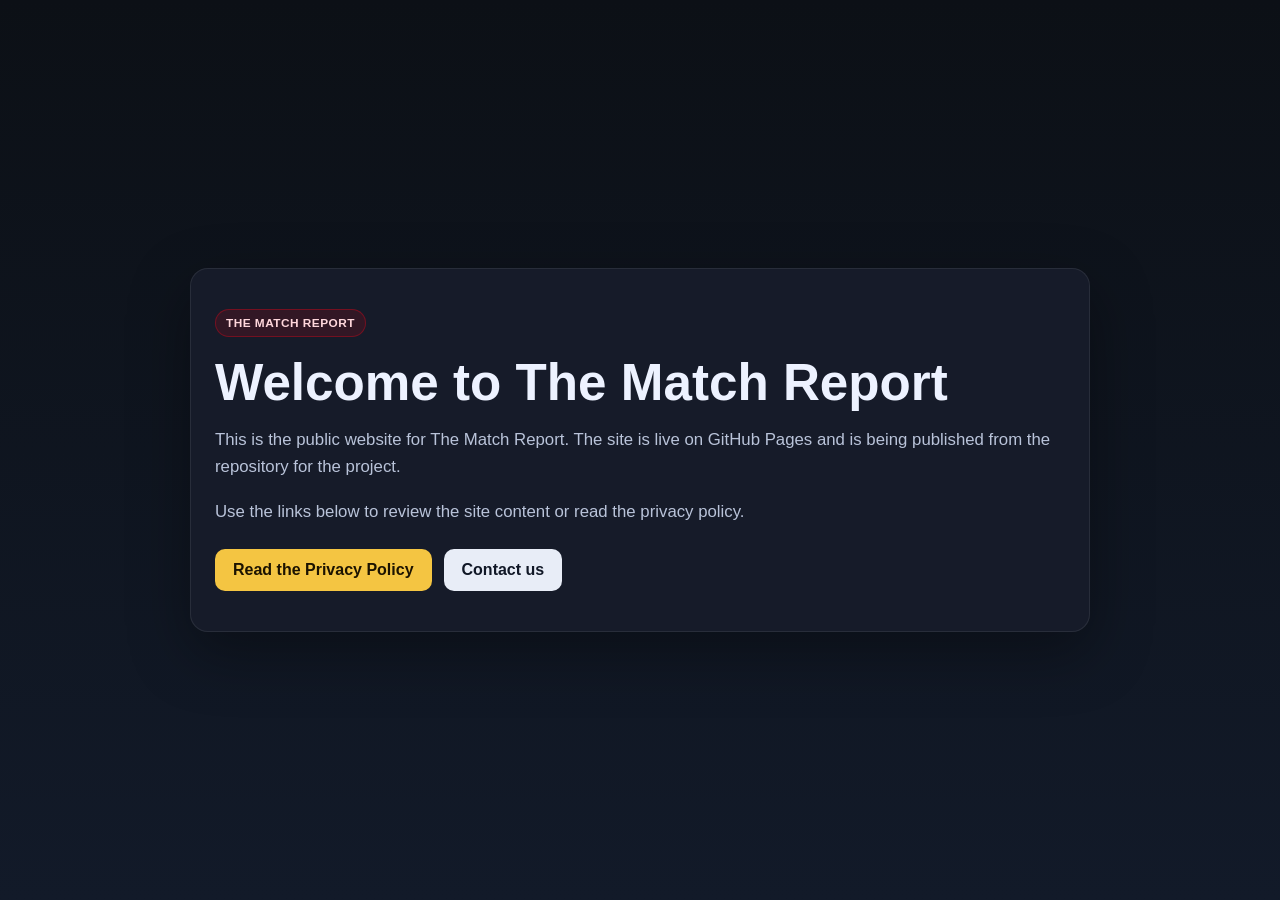
==== commit 0012b545: "Publish the updated privacy policy and add a basic homepage to the GitHub Pages site." ====
--- a/index.html
+++ b/index.html
@@ -1,465 +1,99 @@
 <!doctype html>
 <html lang="en-GB">
 <head>
-  <meta charset="utf-8">
-  <meta name="viewport" content="width=device-width, initial-scale=1">
-  <title>The Match Report — Every Kick. Every Moment. | Grassroots &amp; Junior Football App</title>
-  <meta name="description" content="The Match Report is the match-day app for grassroots and junior football. Pick your team, record every goal, pass and save live on the pitch, vote Player of the Match and share the report to WhatsApp. On iPhone and Android.">
-  <meta name="theme-color" content="#D6071A">
-  <link rel="icon" type="image/png" href="assets/img/favicon.png">
-  <link rel="apple-touch-icon" href="assets/img/apple-touch-icon.png">
-
-  <!-- Social sharing (replace https://www.thematchreport.app with your real domain) -->
-  <meta property="og:type" content="website">
-  <meta property="og:title" content="The Match Report — Every Kick. Every Moment.">
-  <meta property="og:description" content="The match-day app for grassroots and junior football. Live match tracking, stats, Player of the Match votes and WhatsApp-ready reports.">
-  <meta property="og:image" content="https://www.thematchreport.app/assets/img/og-image.jpg">
-  <meta property="og:url" content="https://www.thematchreport.app/">
-  <meta name="twitter:card" content="summary_large_image">
-  <link rel="preload" href="assets/fonts/bangers-latin-400-normal.woff2" as="font" type="font/woff2" crossorigin>
-  <link rel="stylesheet" href="css/styles.css">
+  <meta charset="utf-8" />
+  <meta name="viewport" content="width=device-width,initial-scale=1" />
+  <title>The Match Report</title>
+  <meta name="description" content="The Match Report — football club management, fixtures, statistics and match reports." />
+  <style>
+    :root {
+      --bg: #0e1118;
+      --panel: #171d2a;
+      --card: #1e2738;
+      --text: #edf2ff;
+      --muted: #b9c3d9;
+      --accent: #d6071a;
+      --accent-2: #f4c542;
+      --link: #88d0ff;
+    }
+    * { box-sizing: border-box; }
+    body {
+      margin: 0;
+      font-family: Arial, Helvetica, sans-serif;
+      background: linear-gradient(180deg, #0c1016 0%, #121a29 100%);
+      color: var(--text);
+      min-height: 100vh;
+      display: grid;
+      place-items: center;
+    }
+    .wrap {
+      width: min(900px, calc(100% - 32px));
+      background: rgba(23, 29, 42, 0.96);
+      border: 1px solid rgba(255,255,255,0.08);
+      border-radius: 18px;
+      box-shadow: 0 20px 60px rgba(0,0,0,0.35);
+      padding: 40px 24px;
+    }
+    h1 {
+      margin: 0 0 16px;
+      font-size: clamp(2rem, 4vw, 3.2rem);
+      line-height: 1.1;
+    }
+    p {
+      margin: 0 0 18px;
+      color: var(--muted);
+      font-size: 1.05rem;
+      line-height: 1.6;
+    }
+    .badge {
+      display: inline-block;
+      background: rgba(214, 7, 26, 0.15);
+      border: 1px solid rgba(214, 7, 26, 0.4);
+      color: #ffd7dc;
+      padding: 6px 10px;
+      border-radius: 999px;
+      font-weight: 700;
+      letter-spacing: 0.04em;
+      text-transform: uppercase;
+      font-size: 0.74rem;
+      margin-bottom: 18px;
+    }
+    a {
+      color: var(--link);
+      text-decoration: none;
+    }
+    a:hover { text-decoration: underline; }
+    .links {
+      display: flex;
+      flex-wrap: wrap;
+      gap: 12px;
+      margin-top: 24px;
+    }
+    .btn {
+      display: inline-block;
+      padding: 12px 18px;
+      border-radius: 10px;
+      background: var(--accent-2);
+      color: #1c1300;
+      font-weight: 700;
+      text-decoration: none;
+    }
+    .btn.secondary {
+      background: #e8edf7;
+      color: #111827;
+    }
+  </style>
 </head>
 <body>
-
-<a class="skip" href="#main">Skip to content</a>
-
-<!-- ============ HEADER ============ -->
-<header class="site-header" id="top">
-  <div class="wrap header-inner">
-    <a href="#top" class="brand" aria-label="The Match Report home">
-      <img src="assets/img/logo.webp" alt="" width="52" height="52">
-      <span class="brand-word">The Match Report</span>
-    </a>
-    <button class="nav-toggle" aria-expanded="false" aria-controls="site-nav" aria-label="Open menu">
-      <span></span><span></span><span></span>
-    </button>
-    <nav id="site-nav" class="site-nav" aria-label="Main">
-      <a href="#live">Live Game</a>
-      <a href="#features">Features</a>
-      <a href="#juniors">Junior Football</a>
-      <a href="#stats">Stats</a>
-      <a href="#faq">FAQ</a>
-      <a href="#download" class="btn btn-yellow btn-sm">Get the App</a>
-    </nav>
-  </div>
-</header>
-
-<main id="main">
-
-<!-- ============ HERO / COMIC COVER ============ -->
-<section class="hero halftone-red" aria-labelledby="hero-title">
-  <div class="sunburst" aria-hidden="true"></div>
-  <div class="wrap hero-grid">
-    <div class="hero-copy">
-      <div class="masthead-strip">
-        <span>Issue No. 1</span><span>Every Saturday &amp; Sunday</span><span>iPhone &amp; Android</span>
-      </div>
-      <h1 id="hero-title" class="cover-title">
-        <span class="line l1">Every Kick.</span>
-        <span class="line l2">Every Moment.</span>
-      </h1>
-      <p class="hero-sub">The match-day app for <strong>grassroots</strong> and <strong>junior football</strong>. Record the whole game live on the pitch, crown your Player of the Match and send a full match report to the parents’ WhatsApp before the kit’s even in the wash.</p>
-      <div class="store-row">
-        <a class="store-badge" href="#APP-STORE-LINK" data-store="ios" aria-label="Download on the App Store">
-          <svg viewBox="0 0 24 24" aria-hidden="true"><path fill="currentColor" d="M16.4 12.6c0-2.6 2.1-3.8 2.2-3.9-1.2-1.8-3.1-2-3.7-2-1.6-.2-3.1.9-3.9.9-.8 0-2-.9-3.4-.9-1.7 0-3.3 1-4.2 2.6-1.8 3.1-.5 7.7 1.3 10.2.9 1.2 1.9 2.6 3.2 2.6 1.3-.1 1.8-.8 3.3-.8 1.6 0 2 .8 3.4.8 1.4 0 2.3-1.3 3.1-2.5 1-1.4 1.4-2.8 1.4-2.9 0 0-2.7-1-2.7-4.1zM13.9 4.9c.7-.9 1.2-2 1-3.2-1 0-2.3.7-3 1.6-.7.8-1.2 2-1.1 3.1 1.2.1 2.3-.6 3.1-1.5z"/></svg>
-          <span><small>Download on the</small>App Store</span>
-        </a>
-        <a class="store-badge" href="https://play.google.com/store/apps/details?id=com.thematchreport.app" data-store="android" aria-label="Get it on Google Play">
-          <svg viewBox="0 0 24 24" aria-hidden="true"><path fill="#34A853" d="M3.6 1.8 13.7 12 3.6 22.2c-.4-.2-.6-.6-.6-1.1V2.9c0-.5.2-.9.6-1.1z"/><path fill="#FBBC04" d="m17.1 8.6-3.4 3.4 3.4 3.4 3.8-2.2c1.1-.6 1.1-1.8 0-2.4z"/><path fill="#EA4335" d="M13.7 12 3.6 22.2c.3.2.8.2 1.3-.1l12.2-6.7z"/><path fill="#4285F4" d="M13.7 12 17.1 8.6 4.9 1.9c-.5-.3-1-.3-1.3-.1z"/></svg>
-          <span><small>Get it on</small>Google Play</span>
-        </a>
-      </div>
-      <p class="hero-note">One account works across iPhone and Android.</p>
+  <main class="wrap">
+    <div class="badge">The Match Report</div>
+    <h1>Welcome to The Match Report</h1>
+    <p>This is the public website for The Match Report. The site is live on GitHub Pages and is being published from the repository for the project.</p>
+    <p>Use the links below to review the site content or read the privacy policy.</p>
+    <div class="links">
+      <a class="btn" href="privacy.html">Read the Privacy Policy</a>
+      <a class="btn secondary" href="mailto:admin@thematchreportapp.com">Contact us</a>
     </div>
-
-    <div class="hero-art">
-      <div class="cover-panel">
-        <img src="assets/img/hero-player.webp" alt="Illustrated grassroots footballer in a red and yellow kit sprinting with the ball through the mud" width="1200" height="800" class="hero-player">
-        <div class="burst burst-yellow hero-burst" aria-hidden="true"><span>Grassroots<br>to<br>greatness!</span></div>
-        <div class="speech hero-speech" aria-hidden="true">“Get it in the report, Gaffer!”</div>
-      </div>
-    </div>
-  </div>
-</section>
-
-<!-- ============ TICKER ============ -->
-<div class="ticker" aria-hidden="true">
-  <div class="ticker-track">
-    <span>⚽ GOAL! #9 Hughes, assist #7 Patel — 23′</span>
-    <span>🟨 Yellow card — #4 Murphy — 31′</span>
-    <span>🧤 SAVE! #1 Okafor tips it round the post — 38′</span>
-    <span>🚩 Corner — 41′</span>
-    <span>⏸ HALF-TIME — Riverside Rovers U11 1–0 Hillcrest Juniors</span>
-    <span>🔁 Substitution — #14 Ellis on for #10 Brooks — 52′</span>
-    <span>💥 Off the bar! #11 Green — 57′</span>
-    <span>⚽ GOAL! #14 Ellis — 64′</span>
-    <span>🏁 FULL-TIME — 2–0. Report sent to WhatsApp ✔</span>
-    <!-- duplicated for seamless loop -->
-    <span>⚽ GOAL! #9 Hughes, assist #7 Patel — 23′</span>
-    <span>🟨 Yellow card — #4 Murphy — 31′</span>
-    <span>🧤 SAVE! #1 Okafor tips it round the post — 38′</span>
-    <span>🚩 Corner — 41′</span>
-    <span>⏸ HALF-TIME — Riverside Rovers U11 1–0 Hillcrest Juniors</span>
-    <span>🔁 Substitution — #14 Ellis on for #10 Brooks — 52′</span>
-    <span>💥 Off the bar! #11 Green — 57′</span>
-    <span>⚽ GOAL! #14 Ellis — 64′</span>
-    <span>🏁 FULL-TIME — 2–0. Report sent to WhatsApp ✔</span>
-  </div>
-</div>
-
-<!-- ============ MATCH DAY IN 4 PANELS ============ -->
-<section class="section newsprint" aria-labelledby="strip-title">
-  <div class="wrap">
-    <header class="section-head">
-      <p class="eyebrow">How it works</p>
-      <h2 id="strip-title" class="comic-title">Match day in four panels</h2>
-    </header>
-    <ol class="strip">
-      <li class="panel reveal">
-        <span class="panel-no">1</span>
-        <div class="panel-sfx sfx-red">Pick!</div>
-        <h3>Pick your team</h3>
-        <p>See who’s available, then drag players into your formation for 5, 7, 9 or 11-a-side.</p>
-      </li>
-      <li class="panel reveal">
-        <span class="panel-no">2</span>
-        <div class="panel-sfx sfx-yellow">Peep!</div>
-        <h3>Kick off</h3>
-        <p>Start the clock and the live pitch takes over. Your whole squad, in formation, on one screen.</p>
-      </li>
-      <li class="panel reveal">
-        <span class="panel-no">3</span>
-        <div class="panel-sfx sfx-red">Thwack!</div>
-        <h3>Record every moment</h3>
-        <p>Swipe a pass, flick a shot, drag on a sub or just speak. Every goal, save, card and corner goes on the timeline.</p>
-      </li>
-      <li class="panel reveal">
-        <span class="panel-no">4</span>
-        <div class="panel-sfx sfx-green">Ping!</div>
-        <h3>Publish &amp; share</h3>
-        <p>Add the manager’s notes, open the Player of the Match vote, then post the full report to WhatsApp.</p>
-      </li>
-    </ol>
-  </div>
-</section>
-
-<!-- ============ LIVE GAME (INTERACTIVE) ============ -->
-<section id="live" class="section live halftone-ink" aria-labelledby="live-title">
-  <div class="wrap live-grid">
-    <div class="live-copy">
-      <p class="eyebrow eyebrow-yellow">The star of the show</p>
-      <h2 id="live-title" class="comic-title on-dark">The Live Game pitch</h2>
-      <p class="lead on-dark">No clipboards, no soggy notebooks. Your team sits on a live pitch in formation, and every touch becomes part of the match report.</p>
-      <ul class="tick-list on-dark">
-        <li><strong>Swipe player to player</strong> to log passing moves, with the trail drawn right on the pitch.</li>
-        <li><strong>Drag towards goal</strong> to take a shot: goal, saved, missed, hit the post or off the bar.</li>
-        <li><strong>One-tap events:</strong> corners, free kicks, penalties, yellow and red cards, injuries.</li>
-        <li><strong>Drag a sub</strong> from the bench onto the player coming off. Minutes played are tracked for you.</li>
-        <li><strong>Voice events.</strong> Tap the mic, say what happened and check the transcript before you save it.</li>
-        <li><strong>GOAL!</strong> A full-screen celebration with confetti and haptics, then pick the scorer and the assist.</li>
-        <li><strong>Simple mode</strong> for a quick score-and-timeline game, or the <strong>full pitch</strong> for detailed player stats.</li>
-      </ul>
-      <p class="try-hint">👉 Try it: tap the buttons under the phone.</p>
-    </div>
-
-    <div class="live-demo">
-      <div class="phone" role="group" aria-label="Interactive demo of the Live Game screen">
-        <div class="phone-notch" aria-hidden="true"></div>
-        <div class="phone-screen">
-          <div class="scorebar">
-            <div class="team"><small>HOME</small><b>Riverside U11</b></div>
-            <div class="score"><span id="demo-home">0</span><i>–</i><span id="demo-away">0</span></div>
-            <div class="team right"><small>AWAY</small><b>Hillcrest</b></div>
-          </div>
-          <div class="clockbar"><span id="demo-phase">1ST HALF</span><span id="demo-clock">00:00</span></div>
-          <div class="pitch" id="demo-pitch">
-            <div class="pitch-lines" aria-hidden="true"><i class="halfway"></i><i class="circle"></i><i class="box top"></i><i class="box bottom"></i></div>
-            <!-- 7-a-side, 2-3-1 -->
-            <button class="pp" style="--x:50%;--y:88%" data-name="Okafor" data-no="1"><img src="assets/img/faces/face04.webp" alt=""><span>Okafor</span></button>
-            <button class="pp" style="--x:30%;--y:70%" data-name="Murphy" data-no="4"><img src="assets/img/faces/female-face02.webp" alt=""><span>Murphy</span></button>
-            <button class="pp" style="--x:70%;--y:70%" data-name="Shaw" data-no="5"><img src="assets/img/faces/face07.webp" alt=""><span>Shaw</span></button>
-            <button class="pp" style="--x:18%;--y:47%" data-name="Green" data-no="11"><img src="assets/img/faces/face03.webp" alt=""><span>Green</span></button>
-            <button class="pp" style="--x:50%;--y:50%" data-name="Patel" data-no="7"><img src="assets/img/faces/female-face05.webp" alt=""><span>Patel</span></button>
-            <button class="pp" style="--x:82%;--y:47%" data-name="Brooks" data-no="10"><img src="assets/img/faces/face02.webp" alt=""><span>Brooks</span></button>
-            <button class="pp" style="--x:50%;--y:24%" data-name="Hughes" data-no="9"><img src="assets/img/faces/face09.webp" alt=""><span>Hughes</span></button>
-            <svg class="pass-trail" id="pass-trail" viewBox="0 0 100 100" preserveAspectRatio="none" aria-hidden="true"></svg>
-          </div>
-          <ol class="timeline" id="demo-timeline" aria-live="polite">
-            <li><b>00′</b> Kick-off. Come on Riverside!</li>
-          </ol>
-          <div class="goal-overlay" id="goal-overlay" aria-hidden="true">
-            <img src="assets/img/celebration.webp" alt="">
-            <div class="burst burst-yellow goal-burst"><span>GOAL!</span></div>
-            <canvas id="confetti"></canvas>
-          </div>
-        </div>
-      </div>
-      <div class="demo-controls">
-        <button class="btn btn-red" data-demo="goal">⚽ Goal!</button>
-        <button class="btn btn-yellow" data-demo="pass">↗ Passing move</button>
-        <button class="btn btn-cream" data-demo="save">🧤 Shot saved</button>
-        <button class="btn btn-cream" data-demo="corner">🚩 Corner</button>
-        <button class="btn btn-cream" data-demo="yellow">🟨 Card</button>
-        <button class="btn btn-ink" data-demo="away">Opposition goal</button>
-      </div>
-    </div>
-  </div>
-</section>
-
-<!-- ============ FEATURES GRID ============ -->
-<section id="features" class="section newsprint" aria-labelledby="features-title">
-  <div class="wrap">
-    <header class="section-head">
-      <p class="eyebrow">Five destinations. One squad.</p>
-      <h2 id="features-title" class="comic-title">Everything your club needs</h2>
-      <p class="lead">Players, Live Game, Results, Club and Stats, all built in the style of the football comics you grew up with.</p>
-    </header>
-
-    <div class="feature-grid">
-      <article class="feature panel reveal tilt-l">
-        <div class="feature-tag tag-red">Pick Team</div>
-        <h3>Team selection that knows who’s turning up</h3>
-        <p>Choose <strong>5, 7, 9 or 11-a-side</strong> and a formation to suit, then fill each position. Attendance replies sit right next to every name, so you can see who’s <em>attending</em>, <em>not attending</em> or still <em>unconfirmed</em> before you pick.</p>
-        <div class="format-chips" aria-label="Supported match formats">
-          <span>5-a-side</span><span>7-a-side</span><span>9-a-side</span><span>11-a-side</span>
-        </div>
-      </article>
-
-      <article class="feature panel reveal tilt-r">
-        <div class="feature-tag tag-yellow">Players</div>
-        <h3>Your squad, drawn like comic heroes</h3>
-        <p>Give every player a number, a nickname and a position from goalkeeper and sweeper-keeper to regista, poacher and false nine. Pick one of the retro <strong>comic illustrations</strong> or upload a photo. Each profile updates itself with goals, assists and appearances whenever a report is published.</p>
-        <div class="face-row" aria-hidden="true">
-          <img src="assets/img/faces/face01.webp" alt=""><img src="assets/img/faces/female-face01.webp" alt=""><img src="assets/img/faces/face05.webp" alt=""><img src="assets/img/faces/female-face07.webp" alt=""><img src="assets/img/faces/face10.webp" alt=""><img src="assets/img/faces/female-face09.webp" alt="">
-        </div>
-      </article>
-
-      <article class="feature panel reveal tilt-l">
-        <div class="feature-tag tag-green">Results</div>
-        <h3>A proper match report, every single week</h3>
-        <p>Every game is saved to your <strong>match archive</strong> with the score, scorers, assists, line-ups, manager’s and coach’s comments, full match stats and a minute-by-minute commentary. Tap <strong>Post to WhatsApp</strong> and it’s in the group chat, nicely formatted.</p>
-      </article>
-
-      <article class="feature panel reveal tilt-r">
-        <div class="feature-tag tag-red">Player of the Match</div>
-        <h3>Let the touchline have its say</h3>
-        <p>Three awards every game: <strong>Manager’s</strong>, <strong>Coach’s</strong> and a <strong>Community vote</strong> for parents, members and supporters. Votes are confidential and can’t be changed, and the report publishes when voting closes.</p>
-        <div class="burst burst-red mini-burst" aria-hidden="true"><span>Star<br>Man!</span></div>
-      </article>
-
-      <article class="feature panel reveal tilt-l">
-        <div class="feature-tag tag-yellow">Club</div>
-        <h3>Fixtures, training &amp; the whole club in one place</h3>
-        <p>Add fixtures with one-tap directions in <strong>Apple Maps or Google Maps</strong>. Set up training as one-off sessions or <strong>recurring schedules</strong>. Players and parents confirm attendance in a tap. Show off your club crest and give your <strong>sponsor</strong> a panel of their own.</p>
-      </article>
-
-      <article class="feature panel reveal tilt-r">
-        <div class="feature-tag tag-green">Messages</div>
-        <h3>Never miss the final whistle</h3>
-        <p>Send announcements to the whole team as push notifications. Match events, attendance requests and voting alerts arrive instantly, and every update stays in the in-app inbox in case anyone missed it.</p>
-      </article>
-    </div>
-  </div>
-</section>
-
-<!-- ============ STATS ============ -->
-<section id="stats" class="section stats halftone-yellow" aria-labelledby="stats-title">
-  <div class="wrap stats-grid">
-    <div>
-      <p class="eyebrow">The Performance Centre</p>
-      <h2 id="stats-title" class="comic-title">The numbers don’t lie</h2>
-      <p class="lead">Every tap on the live pitch builds your season. Filter by competition and dig into team, player and match stats. No spreadsheets needed.</p>
-      <div class="stat-cats">
-        <span>Goals &amp; assists</span><span>Shots &amp; on target</span><span>Shot accuracy</span><span>Goal conversion</span><span>Completed passes</span><span>Minutes played</span><span>Starts &amp; sub appearances</span><span>Saves &amp; save %</span><span>Clean sheets</span><span>Penalty saves</span><span>Woodwork</span><span>Cards</span><span>POTM awards</span><span>Top 5 scorers</span><span>Top 5 assists</span><span>Season record</span>
-      </div>
-    </div>
-
-    <div class="panel stat-card reveal" aria-label="Example season summary">
-      <div class="stat-card-head">
-        <span class="comic-title sm">Season Summary</span>
-        <span class="pill">Example</span>
-      </div>
-      <div class="record">
-        <div><b class="count" data-to="14">0</b><small>Won</small></div>
-        <div><b class="count" data-to="4">0</b><small>Drawn</small></div>
-        <div><b class="count" data-to="3">0</b><small>Lost</small></div>
-        <div><b class="count" data-to="52">0</b><small>Goals for</small></div>
-      </div>
-      <h4>Top 5 Scorers</h4>
-      <ul class="bars">
-        <li><img src="assets/img/faces/face09.webp" alt=""><span>#9 Hughes</span><i style="--w:100%"></i><b>17</b></li>
-        <li><img src="assets/img/faces/female-face05.webp" alt=""><span>#7 Patel</span><i style="--w:70%"></i><b>12</b></li>
-        <li><img src="assets/img/faces/face03.webp" alt=""><span>#11 Green</span><i style="--w:53%"></i><b>9</b></li>
-        <li><img src="assets/img/faces/face02.webp" alt=""><span>#10 Brooks</span><i style="--w:35%"></i><b>6</b></li>
-        <li><img src="assets/img/faces/face08.webp" alt=""><span>#14 Ellis</span><i style="--w:24%"></i><b>4</b></li>
-      </ul>
-    </div>
-  </div>
-</section>
-
-<!-- ============ JUNIOR FOOTBALL ============ -->
-<section id="juniors" class="section newsprint" aria-labelledby="juniors-title">
-  <div class="wrap juniors-grid">
-    <div class="juniors-art reveal">
-      <div class="panel portrait-panel">
-        <img src="assets/img/retro-portrait.webp" alt="Retro comic-style portrait of a footballer in a red shirt" width="800" height="800">
-        <div class="caption-box">Meanwhile, on the touchline…</div>
-      </div>
-      <div class="speech juniors-speech">“Mum! I’m Player of the Match!”</div>
-    </div>
-    <div>
-      <p class="eyebrow">Built for junior football</p>
-      <h2 id="juniors-title" class="comic-title">Every child’s moment, in print</h2>
-      <p class="lead">For under-7s to under-18s, the small moments are the big ones: a first goal, a worldie of a save, a first Player of the Match. The Match Report captures them all and gets them to the family.</p>
-      <div class="cards-2">
-        <div class="mini panel">
-          <h3>👪 Parent links</h3>
-          <p>Parents link to their own child players and can reply to attendance for them. An owner, manager or admin approves every link first.</p>
-        </div>
-        <div class="mini panel">
-          <h3>🔐 Approvals &amp; team codes</h3>
-          <p>People join with a private team code and wait for approval. Admins can approve, reject, suspend or restore access at any time.</p>
-        </div>
-        <div class="mini panel">
-          <h3>🎂 Birthday reminders</h3>
-          <p>Add a date of birth and teammates get a reminder a week before, so nobody’s big day gets missed.</p>
-        </div>
-        <div class="mini panel">
-          <h3>🗳 Fair, confidential votes</h3>
-          <p>Community Player of the Match votes are private and locked in, so it stays about the football.</p>
-        </div>
-      </div>
-    </div>
-  </div>
-</section>
-
-<!-- ============ GRASSROOTS / ADULT AMATEUR ============ -->
-<section class="section grassroots halftone-red" aria-labelledby="grass-title">
-  <div class="wrap grass-grid">
-    <div>
-      <p class="eyebrow eyebrow-yellow">Sunday league to Saturday afternoons</p>
-      <h2 id="grass-title" class="comic-title on-dark">Made for the volunteers who run the game</h2>
-      <p class="lead on-dark">Managers who also wash the kit. Coaches who also put the nets up. The Match Report takes the admin off your plate so you can get on with the football.</p>
-      <ul class="tick-list on-dark">
-        <li><strong>Run more than one team</strong> from one account and switch between them in a tap. Players, fixtures, reports and stats stay separate.</li>
-        <li><strong>Invite with a team code</strong> sent straight to WhatsApp or any app.</li>
-        <li><strong>Staff controls:</strong> only owners, managers, coaches and admins can run the live match or edit the setup.</li>
-        <li><strong>Sign in with Google</strong> or email. The same account works on iPhone and Android.</li>
-      </ul>
-    </div>
-    <div class="celebrate-art reveal">
-      <img src="assets/img/celebration.webp" alt="Illustrated footballer leaping in celebration with a fist in the air" width="700" height="1050">
-      <div class="burst burst-yellow celebrate-burst" aria-hidden="true"><span>Back of<br>the net!</span></div>
-    </div>
-  </div>
-</section>
-
-<!-- ============ ROLES ============ -->
-<section class="section newsprint" aria-labelledby="roles-title">
-  <div class="wrap">
-    <header class="section-head">
-      <p class="eyebrow">Everyone in the club</p>
-      <h2 id="roles-title" class="comic-title">A role for the whole team</h2>
-    </header>
-    <div class="roles">
-      <div class="role panel reveal"><b>Owner</b><p>Sets up the club, runs approvals and controls everything.</p></div>
-      <div class="role panel reveal"><b>Admin</b><p>Helps manage members, fixtures and reports.</p></div>
-      <div class="role panel reveal"><b>Manager</b><p>Picks the team, runs the live game and writes the report.</p></div>
-      <div class="role panel reveal"><b>Coach</b><p>Runs matches and training and adds coach’s comments.</p></div>
-      <div class="role panel reveal"><b>Player</b><p>Confirms attendance, follows stats, votes and celebrates.</p></div>
-      <div class="role panel reveal"><b>Parent</b><p>Links to their child and replies to attendance for them.</p></div>
-      <div class="role panel reveal"><b>Supporter</b><p>Follows results, gets the reports and votes for Player of the Match.</p></div>
-    </div>
-  </div>
-</section>
-
-<!-- ============ DOWNLOAD ============ -->
-<section id="download" class="section download halftone-ink" aria-labelledby="dl-title">
-  <div class="sunburst sunburst-dark" aria-hidden="true"></div>
-  <div class="wrap download-inner">
-    <img src="assets/img/app-icon.webp" alt="The Match Report app icon" width="160" height="160" class="dl-icon">
-    <h2 id="dl-title" class="cover-title dl-title"><span class="line l1">Your next match</span><span class="line l2">deserves a report</span></h2>
-    <p class="lead on-dark">Available now on the App Store and Google Play.</p>
-    <div class="store-row center">
-      <a class="store-badge" href="#APP-STORE-LINK" data-store="ios" aria-label="Download on the App Store">
-        <svg viewBox="0 0 24 24" aria-hidden="true"><path fill="currentColor" d="M16.4 12.6c0-2.6 2.1-3.8 2.2-3.9-1.2-1.8-3.1-2-3.7-2-1.6-.2-3.1.9-3.9.9-.8 0-2-.9-3.4-.9-1.7 0-3.3 1-4.2 2.6-1.8 3.1-.5 7.7 1.3 10.2.9 1.2 1.9 2.6 3.2 2.6 1.3-.1 1.8-.8 3.3-.8 1.6 0 2 .8 3.4.8 1.4 0 2.3-1.3 3.1-2.5 1-1.4 1.4-2.8 1.4-2.9 0 0-2.7-1-2.7-4.1zM13.9 4.9c.7-.9 1.2-2 1-3.2-1 0-2.3.7-3 1.6-.7.8-1.2 2-1.1 3.1 1.2.1 2.3-.6 3.1-1.5z"/></svg>
-        <span><small>Download on the</small>App Store</span>
-      </a>
-      <a class="store-badge" href="https://play.google.com/store/apps/details?id=com.thematchreport.app" data-store="android" aria-label="Get it on Google Play">
-        <svg viewBox="0 0 24 24" aria-hidden="true"><path fill="#34A853" d="M3.6 1.8 13.7 12 3.6 22.2c-.4-.2-.6-.6-.6-1.1V2.9c0-.5.2-.9.6-1.1z"/><path fill="#FBBC04" d="m17.1 8.6-3.4 3.4 3.4 3.4 3.8-2.2c1.1-.6 1.1-1.8 0-2.4z"/><path fill="#EA4335" d="M13.7 12 3.6 22.2c.3.2.8.2 1.3-.1l12.2-6.7z"/><path fill="#4285F4" d="M13.7 12 17.1 8.6 4.9 1.9c-.5-.3-1-.3-1.3-.1z"/></svg>
-        <span><small>Get it on</small>Google Play</span>
-      </a>
-    </div>
-  </div>
-</section>
-
-<!-- ============ FAQ ============ -->
-<section id="faq" class="section newsprint" aria-labelledby="faq-title">
-  <div class="wrap narrow">
-    <header class="section-head">
-      <p class="eyebrow">Support</p>
-      <h2 id="faq-title" class="comic-title">Questions from the dugout</h2>
-    </header>
-    <div class="faq">
-      <details class="panel">
-        <summary>Does it work on both iPhone and Android?</summary>
-        <p>Yes. The Match Report is on the App Store and Google Play, and your account works on both as long as you sign in the same way (Google or email). A manager on iPhone and a parent on Android see the same club.</p>
-      </details>
-      <details class="panel">
-        <summary>What match formats are supported?</summary>
-        <p>5, 7, 9 and 11-a-side, each with its own set of formations, so it fits mini-soccer right up to adult 11-a-side.</p>
-      </details>
-      <details class="panel">
-        <summary>How do people join my team?</summary>
-        <p>Share your team code from the Club tab, straight to WhatsApp or any other app. New members choose their role and wait for an owner, manager or admin to approve them.</p>
-      </details>
-      <details class="panel">
-        <summary>Who can record the live match?</summary>
-        <p>Only owners, managers, coaches and admins can set up and run a live game. Everyone else can follow along, read the reports and vote.</p>
-      </details>
-      <details class="panel">
-        <summary>How does Player of the Match work?</summary>
-        <p>The manager and coach each pick a Player of the Match, and supporters, parents and members get a confidential community vote. Votes can’t be changed once cast.</p>
-      </details>
-      <details class="panel">
-        <summary>Can I share match reports to WhatsApp?</summary>
-        <p>Yes. Every published report has a “Post to WhatsApp” button that sends a formatted summary with the score, scorers, Player of the Match awards, stats and commentary.</p>
-      </details>
-      <details class="panel">
-        <summary>Can I run more than one team?</summary>
-        <p>Yes. Create or join extra teams and switch between them. Each team keeps its own players, fixtures, reports, stats and members.</p>
-      </details>
-      <details class="panel">
-        <summary>I need help. How do I get in touch?</summary>
-        <p>Email us at <a href="mailto:support@thematchreport.app">support@thematchreport.app</a> and we’ll get back to you as soon as we can.</p>
-      </details>
-    </div>
-  </div>
-</section>
-
-</main>
-
-<!-- ============ FOOTER ============ -->
-<footer class="site-footer">
-  <div class="wrap footer-inner">
-    <div class="footer-brand">
-      <img src="assets/img/logo.webp" alt="" width="72" height="72">
-      <div>
-        <b class="comic-title sm on-dark">The Match Report</b>
-        <p>Stats · Scores · Players · Moments</p>
-      </div>
-    </div>
-    <nav class="footer-links" aria-label="Footer">
-      <a href="#live">Live Game</a>
-      <a href="#features">Features</a>
-      <a href="#faq">Support</a>
-      <a href="privacy.html">Privacy Policy</a>
-      <a href="mailto:support@thematchreport.app">Contact</a>
-    </nav>
-    <p class="legal">© <span id="year">2026</span> The Match Report. All illustrations are original. Apple, the Apple logo and App Store are trademarks of Apple Inc. Google Play and the Google Play logo are trademarks of Google LLC.</p>
-  </div>
-</footer>
-
-<script src="js/main.js" defer></script>
+  </main>
 </body>
 </html>
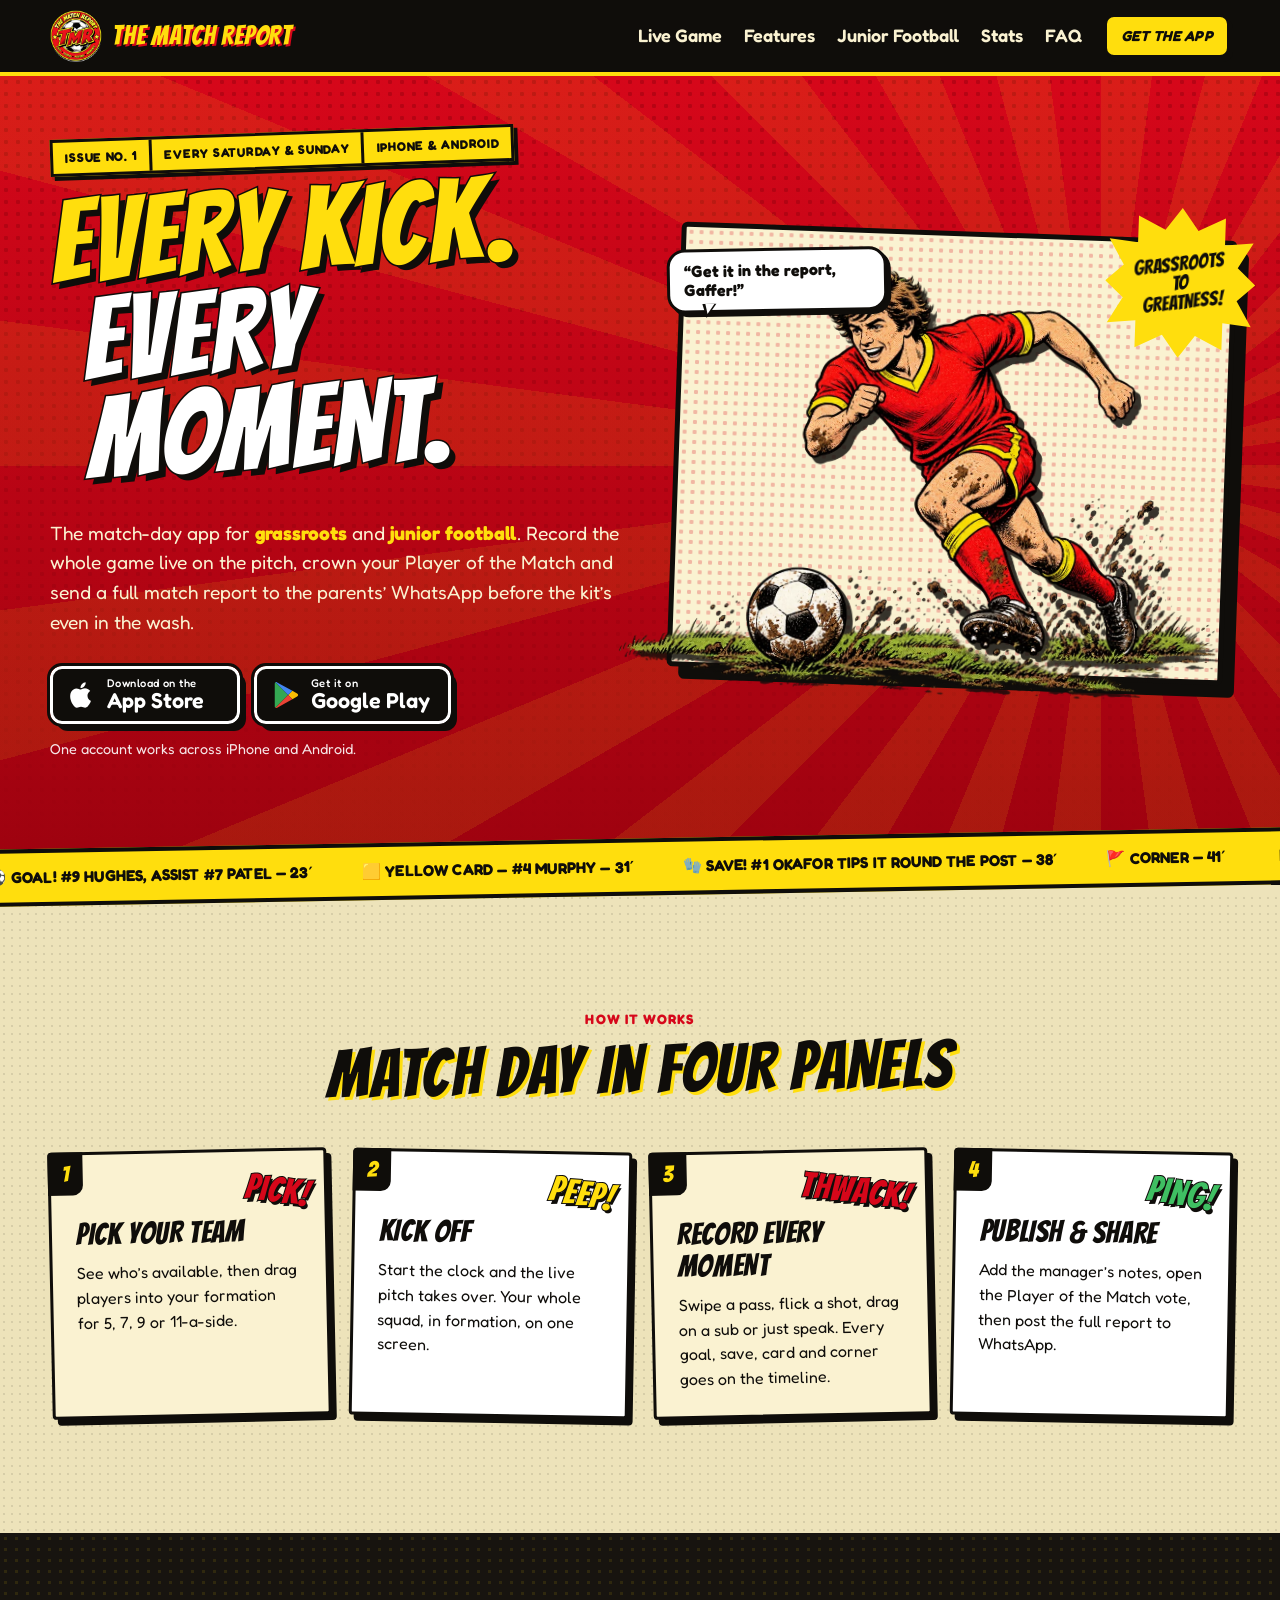
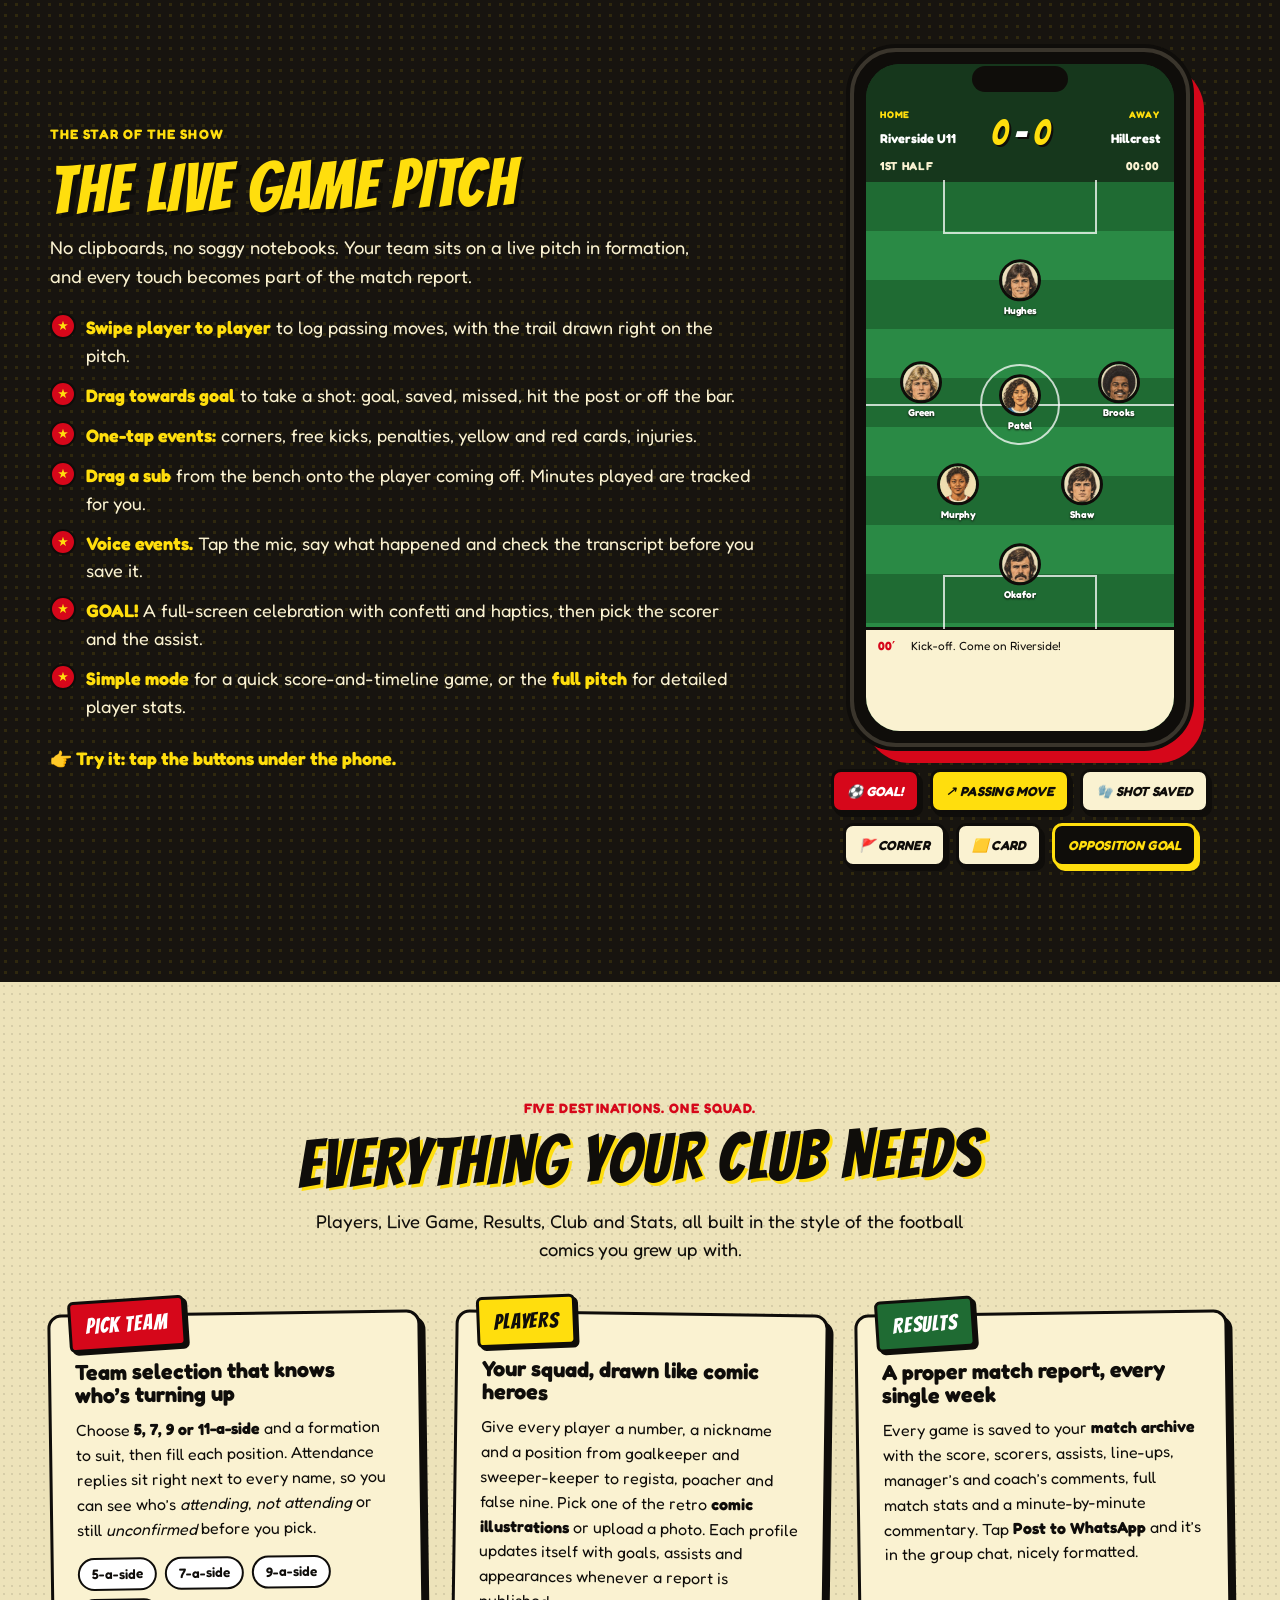
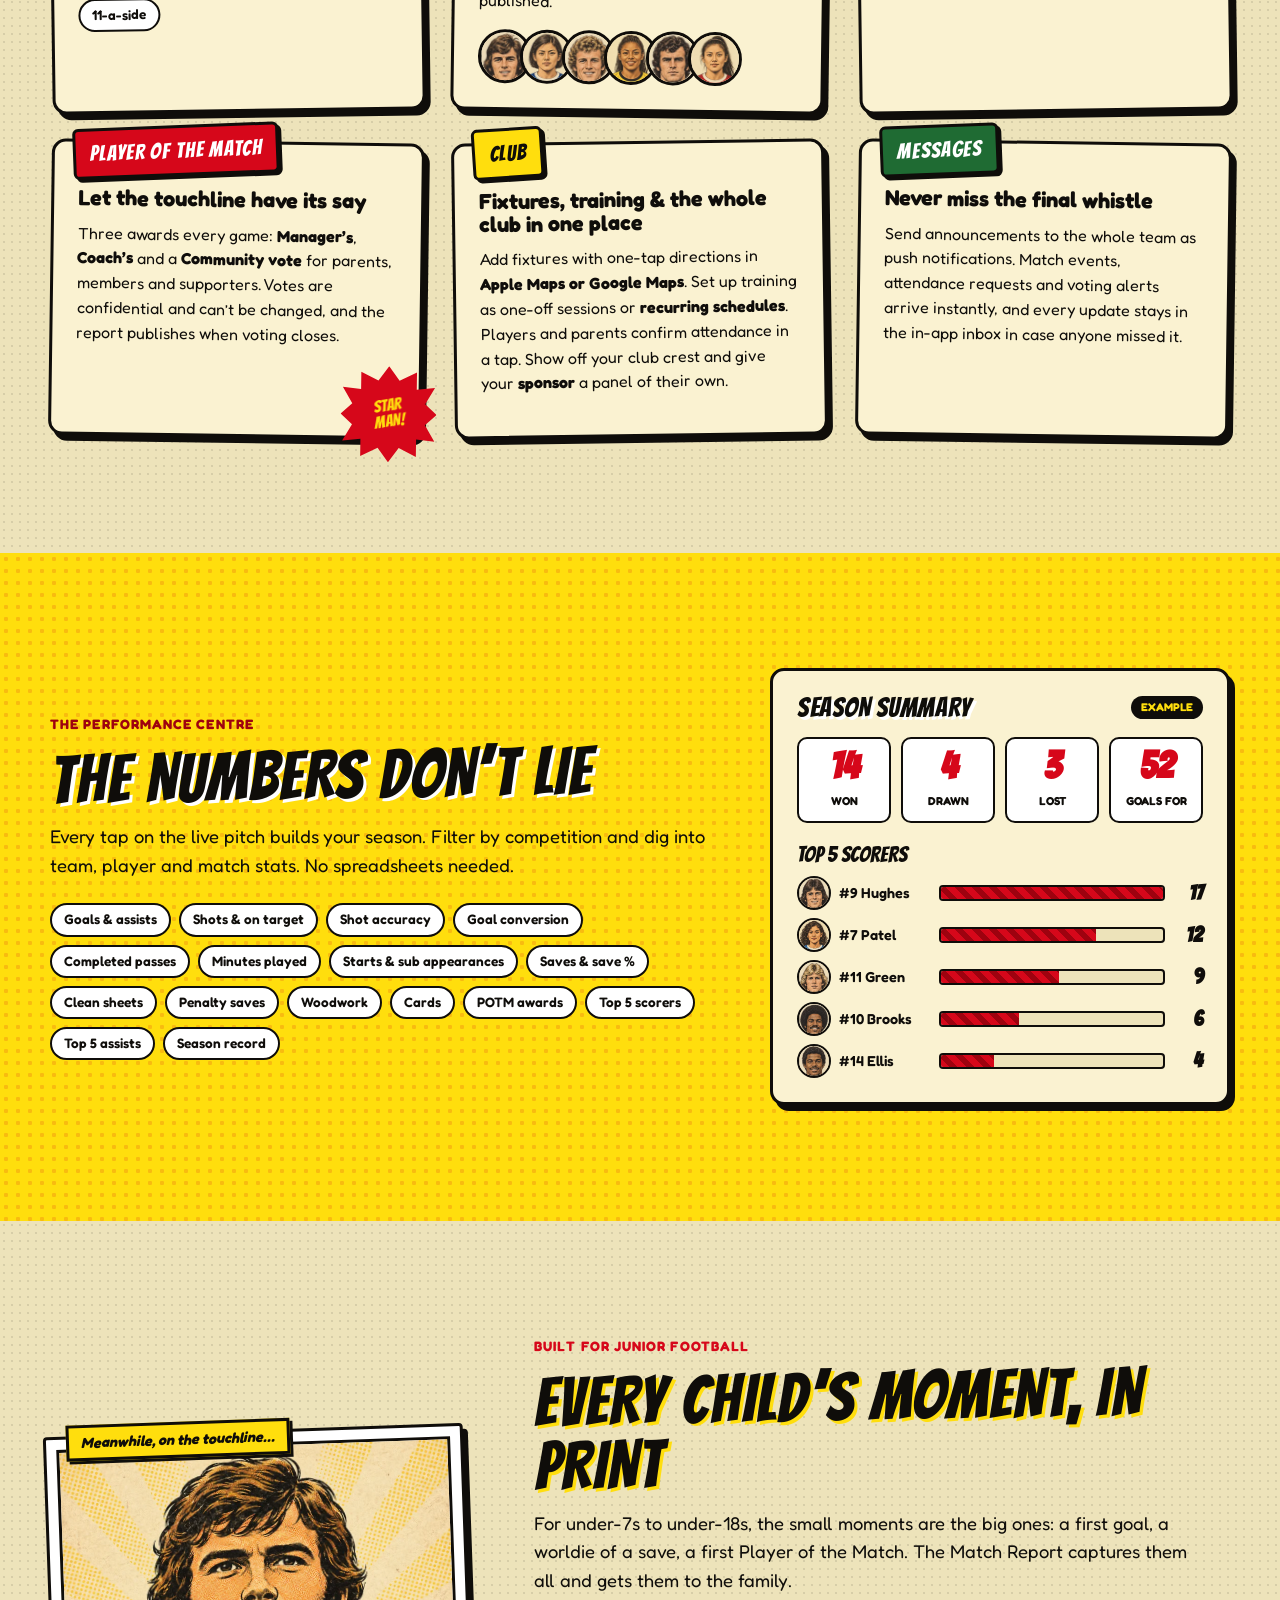
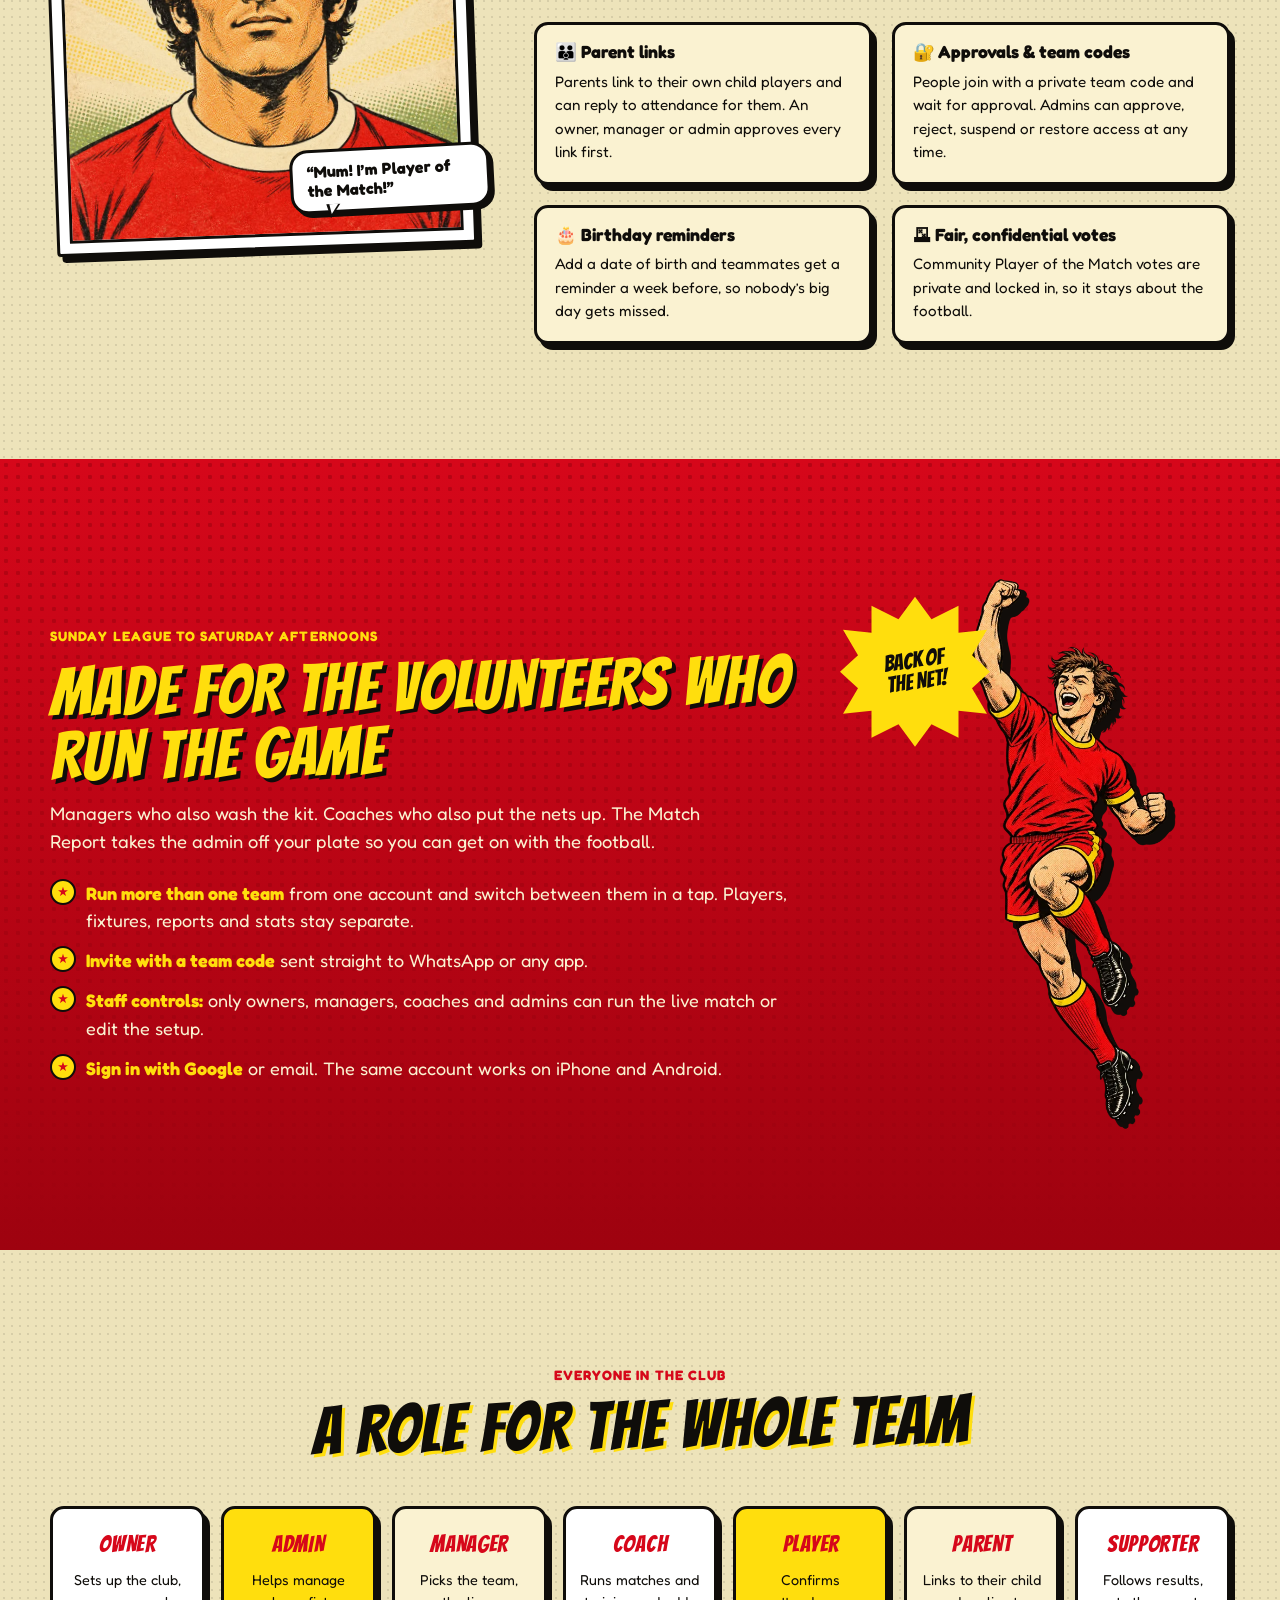
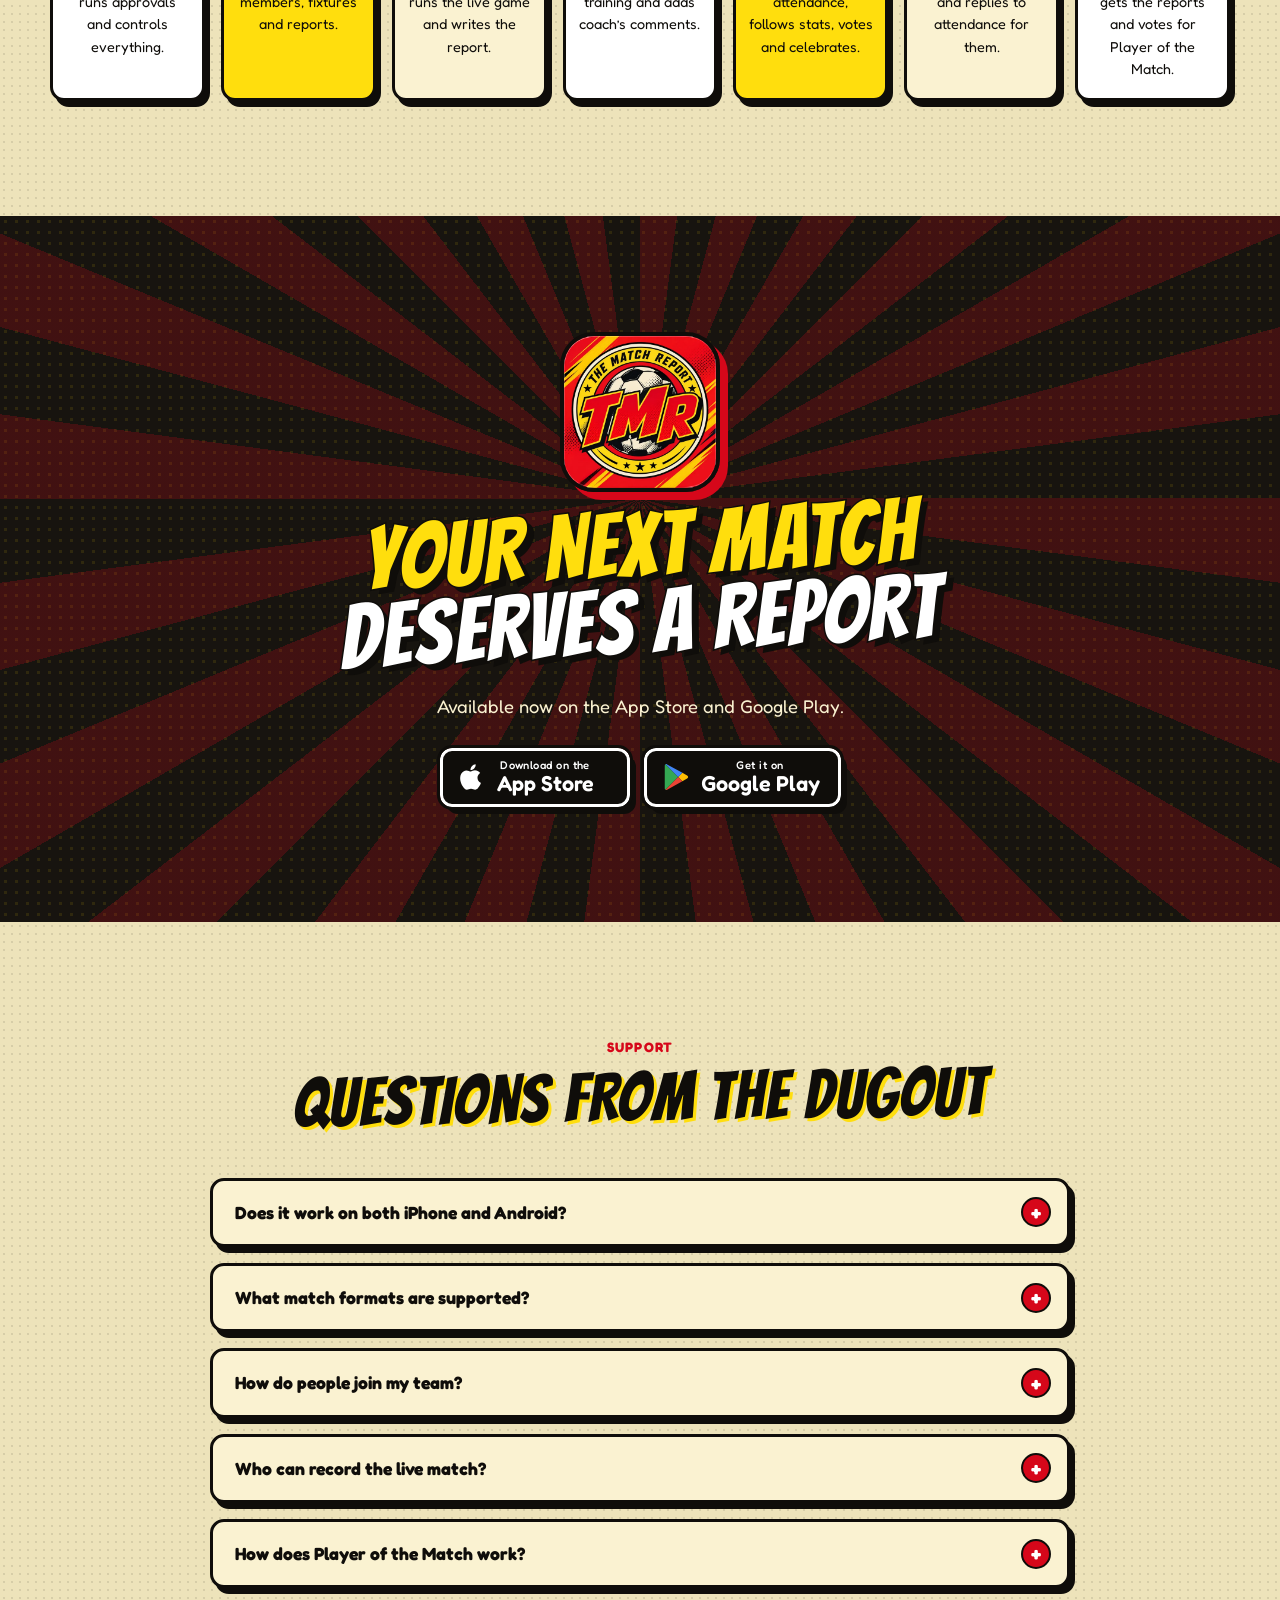
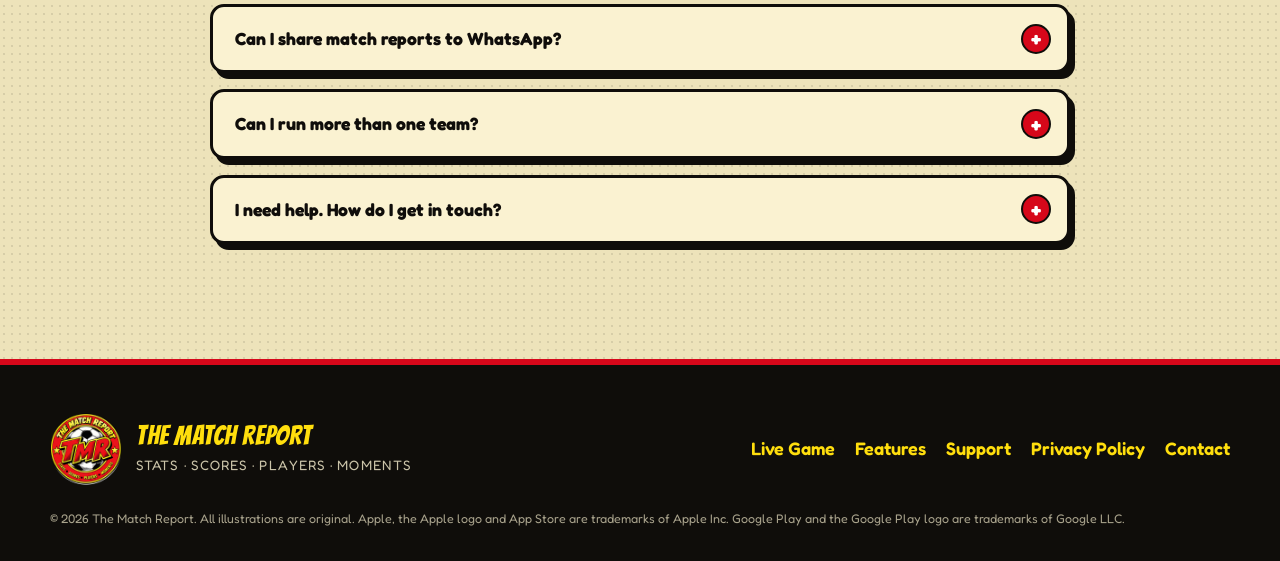
==== commit aba16e19: "Replace the placeholder homepage with the full landing page from the provided design." ====
--- a/index.html
+++ b/index.html
@@ -1,99 +1,465 @@
 <!doctype html>
 <html lang="en-GB">
 <head>
-  <meta charset="utf-8" />
-  <meta name="viewport" content="width=device-width,initial-scale=1" />
-  <title>The Match Report</title>
-  <meta name="description" content="The Match Report — football club management, fixtures, statistics and match reports." />
-  <style>
-    :root {
-      --bg: #0e1118;
-      --panel: #171d2a;
-      --card: #1e2738;
-      --text: #edf2ff;
-      --muted: #b9c3d9;
-      --accent: #d6071a;
-      --accent-2: #f4c542;
-      --link: #88d0ff;
-    }
-    * { box-sizing: border-box; }
-    body {
-      margin: 0;
-      font-family: Arial, Helvetica, sans-serif;
-      background: linear-gradient(180deg, #0c1016 0%, #121a29 100%);
-      color: var(--text);
-      min-height: 100vh;
-      display: grid;
-      place-items: center;
-    }
-    .wrap {
-      width: min(900px, calc(100% - 32px));
-      background: rgba(23, 29, 42, 0.96);
-      border: 1px solid rgba(255,255,255,0.08);
-      border-radius: 18px;
-      box-shadow: 0 20px 60px rgba(0,0,0,0.35);
-      padding: 40px 24px;
-    }
-    h1 {
-      margin: 0 0 16px;
-      font-size: clamp(2rem, 4vw, 3.2rem);
-      line-height: 1.1;
-    }
-    p {
-      margin: 0 0 18px;
-      color: var(--muted);
-      font-size: 1.05rem;
-      line-height: 1.6;
-    }
-    .badge {
-      display: inline-block;
-      background: rgba(214, 7, 26, 0.15);
-      border: 1px solid rgba(214, 7, 26, 0.4);
-      color: #ffd7dc;
-      padding: 6px 10px;
-      border-radius: 999px;
-      font-weight: 700;
-      letter-spacing: 0.04em;
-      text-transform: uppercase;
-      font-size: 0.74rem;
-      margin-bottom: 18px;
-    }
-    a {
-      color: var(--link);
-      text-decoration: none;
-    }
-    a:hover { text-decoration: underline; }
-    .links {
-      display: flex;
-      flex-wrap: wrap;
-      gap: 12px;
-      margin-top: 24px;
-    }
-    .btn {
-      display: inline-block;
-      padding: 12px 18px;
-      border-radius: 10px;
-      background: var(--accent-2);
-      color: #1c1300;
-      font-weight: 700;
-      text-decoration: none;
-    }
-    .btn.secondary {
-      background: #e8edf7;
-      color: #111827;
-    }
-  </style>
+  <meta charset="utf-8">
+  <meta name="viewport" content="width=device-width, initial-scale=1">
+  <title>The Match Report — Every Kick. Every Moment. | Grassroots &amp; Junior Football App</title>
+  <meta name="description" content="The Match Report is the match-day app for grassroots and junior football. Pick your team, record every goal, pass and save live on the pitch, vote Player of the Match and share the report to WhatsApp. On iPhone and Android.">
+  <meta name="theme-color" content="#D6071A">
+  <link rel="icon" type="image/png" href="assets/img/favicon.png">
+  <link rel="apple-touch-icon" href="assets/img/apple-touch-icon.png">
+
+  <!-- Social sharing (replace https://www.thematchreport.app with your real domain) -->
+  <meta property="og:type" content="website">
+  <meta property="og:title" content="The Match Report — Every Kick. Every Moment.">
+  <meta property="og:description" content="The match-day app for grassroots and junior football. Live match tracking, stats, Player of the Match votes and WhatsApp-ready reports.">
+  <meta property="og:image" content="https://www.thematchreport.app/assets/img/og-image.jpg">
+  <meta property="og:url" content="https://www.thematchreport.app/">
+  <meta name="twitter:card" content="summary_large_image">
+  <link rel="preload" href="assets/fonts/bangers-latin-400-normal.woff2" as="font" type="font/woff2" crossorigin>
+  <link rel="stylesheet" href="css/styles.css">
 </head>
 <body>
-  <main class="wrap">
-    <div class="badge">The Match Report</div>
-    <h1>Welcome to The Match Report</h1>
-    <p>This is the public website for The Match Report. The site is live on GitHub Pages and is being published from the repository for the project.</p>
-    <p>Use the links below to review the site content or read the privacy policy.</p>
-    <div class="links">
-      <a class="btn" href="privacy.html">Read the Privacy Policy</a>
-      <a class="btn secondary" href="mailto:admin@thematchreportapp.com">Contact us</a>
-    </div>
-  </main>
+
+<a class="skip" href="#main">Skip to content</a>
+
+<!-- ============ HEADER ============ -->
+<header class="site-header" id="top">
+  <div class="wrap header-inner">
+    <a href="#top" class="brand" aria-label="The Match Report home">
+      <img src="assets/img/logo.webp" alt="" width="52" height="52">
+      <span class="brand-word">The Match Report</span>
+    </a>
+    <button class="nav-toggle" aria-expanded="false" aria-controls="site-nav" aria-label="Open menu">
+      <span></span><span></span><span></span>
+    </button>
+    <nav id="site-nav" class="site-nav" aria-label="Main">
+      <a href="#live">Live Game</a>
+      <a href="#features">Features</a>
+      <a href="#juniors">Junior Football</a>
+      <a href="#stats">Stats</a>
+      <a href="#faq">FAQ</a>
+      <a href="#download" class="btn btn-yellow btn-sm">Get the App</a>
+    </nav>
+  </div>
+</header>
+
+<main id="main">
+
+<!-- ============ HERO / COMIC COVER ============ -->
+<section class="hero halftone-red" aria-labelledby="hero-title">
+  <div class="sunburst" aria-hidden="true"></div>
+  <div class="wrap hero-grid">
+    <div class="hero-copy">
+      <div class="masthead-strip">
+        <span>Issue No. 1</span><span>Every Saturday &amp; Sunday</span><span>iPhone &amp; Android</span>
+      </div>
+      <h1 id="hero-title" class="cover-title">
+        <span class="line l1">Every Kick.</span>
+        <span class="line l2">Every Moment.</span>
+      </h1>
+      <p class="hero-sub">The match-day app for <strong>grassroots</strong> and <strong>junior football</strong>. Record the whole game live on the pitch, crown your Player of the Match and send a full match report to the parents’ WhatsApp before the kit’s even in the wash.</p>
+      <div class="store-row">
+        <a class="store-badge" href="#APP-STORE-LINK" data-store="ios" aria-label="Download on the App Store">
+          <svg viewBox="0 0 24 24" aria-hidden="true"><path fill="currentColor" d="M16.4 12.6c0-2.6 2.1-3.8 2.2-3.9-1.2-1.8-3.1-2-3.7-2-1.6-.2-3.1.9-3.9.9-.8 0-2-.9-3.4-.9-1.7 0-3.3 1-4.2 2.6-1.8 3.1-.5 7.7 1.3 10.2.9 1.2 1.9 2.6 3.2 2.6 1.3-.1 1.8-.8 3.3-.8 1.6 0 2 .8 3.4.8 1.4 0 2.3-1.3 3.1-2.5 1-1.4 1.4-2.8 1.4-2.9 0 0-2.7-1-2.7-4.1zM13.9 4.9c.7-.9 1.2-2 1-3.2-1 0-2.3.7-3 1.6-.7.8-1.2 2-1.1 3.1 1.2.1 2.3-.6 3.1-1.5z"/></svg>
+          <span><small>Download on the</small>App Store</span>
+        </a>
+        <a class="store-badge" href="https://play.google.com/store/apps/details?id=com.thematchreport.app" data-store="android" aria-label="Get it on Google Play">
+          <svg viewBox="0 0 24 24" aria-hidden="true"><path fill="#34A853" d="M3.6 1.8 13.7 12 3.6 22.2c-.4-.2-.6-.6-.6-1.1V2.9c0-.5.2-.9.6-1.1z"/><path fill="#FBBC04" d="m17.1 8.6-3.4 3.4 3.4 3.4 3.8-2.2c1.1-.6 1.1-1.8 0-2.4z"/><path fill="#EA4335" d="M13.7 12 3.6 22.2c.3.2.8.2 1.3-.1l12.2-6.7z"/><path fill="#4285F4" d="M13.7 12 17.1 8.6 4.9 1.9c-.5-.3-1-.3-1.3-.1z"/></svg>
+          <span><small>Get it on</small>Google Play</span>
+        </a>
+      </div>
+      <p class="hero-note">One account works across iPhone and Android.</p>
+    </div>
+
+    <div class="hero-art">
+      <div class="cover-panel">
+        <img src="assets/img/hero-player.webp" alt="Illustrated grassroots footballer in a red and yellow kit sprinting with the ball through the mud" width="1200" height="800" class="hero-player">
+        <div class="burst burst-yellow hero-burst" aria-hidden="true"><span>Grassroots<br>to<br>greatness!</span></div>
+        <div class="speech hero-speech" aria-hidden="true">“Get it in the report, Gaffer!”</div>
+      </div>
+    </div>
+  </div>
+</section>
+
+<!-- ============ TICKER ============ -->
+<div class="ticker" aria-hidden="true">
+  <div class="ticker-track">
+    <span>⚽ GOAL! #9 Hughes, assist #7 Patel — 23′</span>
+    <span>🟨 Yellow card — #4 Murphy — 31′</span>
+    <span>🧤 SAVE! #1 Okafor tips it round the post — 38′</span>
+    <span>🚩 Corner — 41′</span>
+    <span>⏸ HALF-TIME — Riverside Rovers U11 1–0 Hillcrest Juniors</span>
+    <span>🔁 Substitution — #14 Ellis on for #10 Brooks — 52′</span>
+    <span>💥 Off the bar! #11 Green — 57′</span>
+    <span>⚽ GOAL! #14 Ellis — 64′</span>
+    <span>🏁 FULL-TIME — 2–0. Report sent to WhatsApp ✔</span>
+    <!-- duplicated for seamless loop -->
+    <span>⚽ GOAL! #9 Hughes, assist #7 Patel — 23′</span>
+    <span>🟨 Yellow card — #4 Murphy — 31′</span>
+    <span>🧤 SAVE! #1 Okafor tips it round the post — 38′</span>
+    <span>🚩 Corner — 41′</span>
+    <span>⏸ HALF-TIME — Riverside Rovers U11 1–0 Hillcrest Juniors</span>
+    <span>🔁 Substitution — #14 Ellis on for #10 Brooks — 52′</span>
+    <span>💥 Off the bar! #11 Green — 57′</span>
+    <span>⚽ GOAL! #14 Ellis — 64′</span>
+    <span>🏁 FULL-TIME — 2–0. Report sent to WhatsApp ✔</span>
+  </div>
+</div>
+
+<!-- ============ MATCH DAY IN 4 PANELS ============ -->
+<section class="section newsprint" aria-labelledby="strip-title">
+  <div class="wrap">
+    <header class="section-head">
+      <p class="eyebrow">How it works</p>
+      <h2 id="strip-title" class="comic-title">Match day in four panels</h2>
+    </header>
+    <ol class="strip">
+      <li class="panel reveal">
+        <span class="panel-no">1</span>
+        <div class="panel-sfx sfx-red">Pick!</div>
+        <h3>Pick your team</h3>
+        <p>See who’s available, then drag players into your formation for 5, 7, 9 or 11-a-side.</p>
+      </li>
+      <li class="panel reveal">
+        <span class="panel-no">2</span>
+        <div class="panel-sfx sfx-yellow">Peep!</div>
+        <h3>Kick off</h3>
+        <p>Start the clock and the live pitch takes over. Your whole squad, in formation, on one screen.</p>
+      </li>
+      <li class="panel reveal">
+        <span class="panel-no">3</span>
+        <div class="panel-sfx sfx-red">Thwack!</div>
+        <h3>Record every moment</h3>
+        <p>Swipe a pass, flick a shot, drag on a sub or just speak. Every goal, save, card and corner goes on the timeline.</p>
+      </li>
+      <li class="panel reveal">
+        <span class="panel-no">4</span>
+        <div class="panel-sfx sfx-green">Ping!</div>
+        <h3>Publish &amp; share</h3>
+        <p>Add the manager’s notes, open the Player of the Match vote, then post the full report to WhatsApp.</p>
+      </li>
+    </ol>
+  </div>
+</section>
+
+<!-- ============ LIVE GAME (INTERACTIVE) ============ -->
+<section id="live" class="section live halftone-ink" aria-labelledby="live-title">
+  <div class="wrap live-grid">
+    <div class="live-copy">
+      <p class="eyebrow eyebrow-yellow">The star of the show</p>
+      <h2 id="live-title" class="comic-title on-dark">The Live Game pitch</h2>
+      <p class="lead on-dark">No clipboards, no soggy notebooks. Your team sits on a live pitch in formation, and every touch becomes part of the match report.</p>
+      <ul class="tick-list on-dark">
+        <li><strong>Swipe player to player</strong> to log passing moves, with the trail drawn right on the pitch.</li>
+        <li><strong>Drag towards goal</strong> to take a shot: goal, saved, missed, hit the post or off the bar.</li>
+        <li><strong>One-tap events:</strong> corners, free kicks, penalties, yellow and red cards, injuries.</li>
+        <li><strong>Drag a sub</strong> from the bench onto the player coming off. Minutes played are tracked for you.</li>
+        <li><strong>Voice events.</strong> Tap the mic, say what happened and check the transcript before you save it.</li>
+        <li><strong>GOAL!</strong> A full-screen celebration with confetti and haptics, then pick the scorer and the assist.</li>
+        <li><strong>Simple mode</strong> for a quick score-and-timeline game, or the <strong>full pitch</strong> for detailed player stats.</li>
+      </ul>
+      <p class="try-hint">👉 Try it: tap the buttons under the phone.</p>
+    </div>
+
+    <div class="live-demo">
+      <div class="phone" role="group" aria-label="Interactive demo of the Live Game screen">
+        <div class="phone-notch" aria-hidden="true"></div>
+        <div class="phone-screen">
+          <div class="scorebar">
+            <div class="team"><small>HOME</small><b>Riverside U11</b></div>
+            <div class="score"><span id="demo-home">0</span><i>–</i><span id="demo-away">0</span></div>
+            <div class="team right"><small>AWAY</small><b>Hillcrest</b></div>
+          </div>
+          <div class="clockbar"><span id="demo-phase">1ST HALF</span><span id="demo-clock">00:00</span></div>
+          <div class="pitch" id="demo-pitch">
+            <div class="pitch-lines" aria-hidden="true"><i class="halfway"></i><i class="circle"></i><i class="box top"></i><i class="box bottom"></i></div>
+            <!-- 7-a-side, 2-3-1 -->
+            <button class="pp" style="--x:50%;--y:88%" data-name="Okafor" data-no="1"><img src="assets/img/faces/face04.webp" alt=""><span>Okafor</span></button>
+            <button class="pp" style="--x:30%;--y:70%" data-name="Murphy" data-no="4"><img src="assets/img/faces/female-face02.webp" alt=""><span>Murphy</span></button>
+            <button class="pp" style="--x:70%;--y:70%" data-name="Shaw" data-no="5"><img src="assets/img/faces/face07.webp" alt=""><span>Shaw</span></button>
+            <button class="pp" style="--x:18%;--y:47%" data-name="Green" data-no="11"><img src="assets/img/faces/face03.webp" alt=""><span>Green</span></button>
+            <button class="pp" style="--x:50%;--y:50%" data-name="Patel" data-no="7"><img src="assets/img/faces/female-face05.webp" alt=""><span>Patel</span></button>
+            <button class="pp" style="--x:82%;--y:47%" data-name="Brooks" data-no="10"><img src="assets/img/faces/face02.webp" alt=""><span>Brooks</span></button>
+            <button class="pp" style="--x:50%;--y:24%" data-name="Hughes" data-no="9"><img src="assets/img/faces/face09.webp" alt=""><span>Hughes</span></button>
+            <svg class="pass-trail" id="pass-trail" viewBox="0 0 100 100" preserveAspectRatio="none" aria-hidden="true"></svg>
+          </div>
+          <ol class="timeline" id="demo-timeline" aria-live="polite">
+            <li><b>00′</b> Kick-off. Come on Riverside!</li>
+          </ol>
+          <div class="goal-overlay" id="goal-overlay" aria-hidden="true">
+            <img src="assets/img/celebration.webp" alt="">
+            <div class="burst burst-yellow goal-burst"><span>GOAL!</span></div>
+            <canvas id="confetti"></canvas>
+          </div>
+        </div>
+      </div>
+      <div class="demo-controls">
+        <button class="btn btn-red" data-demo="goal">⚽ Goal!</button>
+        <button class="btn btn-yellow" data-demo="pass">↗ Passing move</button>
+        <button class="btn btn-cream" data-demo="save">🧤 Shot saved</button>
+        <button class="btn btn-cream" data-demo="corner">🚩 Corner</button>
+        <button class="btn btn-cream" data-demo="yellow">🟨 Card</button>
+        <button class="btn btn-ink" data-demo="away">Opposition goal</button>
+      </div>
+    </div>
+  </div>
+</section>
+
+<!-- ============ FEATURES GRID ============ -->
+<section id="features" class="section newsprint" aria-labelledby="features-title">
+  <div class="wrap">
+    <header class="section-head">
+      <p class="eyebrow">Five destinations. One squad.</p>
+      <h2 id="features-title" class="comic-title">Everything your club needs</h2>
+      <p class="lead">Players, Live Game, Results, Club and Stats, all built in the style of the football comics you grew up with.</p>
+    </header>
+
+    <div class="feature-grid">
+      <article class="feature panel reveal tilt-l">
+        <div class="feature-tag tag-red">Pick Team</div>
+        <h3>Team selection that knows who’s turning up</h3>
+        <p>Choose <strong>5, 7, 9 or 11-a-side</strong> and a formation to suit, then fill each position. Attendance replies sit right next to every name, so you can see who’s <em>attending</em>, <em>not attending</em> or still <em>unconfirmed</em> before you pick.</p>
+        <div class="format-chips" aria-label="Supported match formats">
+          <span>5-a-side</span><span>7-a-side</span><span>9-a-side</span><span>11-a-side</span>
+        </div>
+      </article>
+
+      <article class="feature panel reveal tilt-r">
+        <div class="feature-tag tag-yellow">Players</div>
+        <h3>Your squad, drawn like comic heroes</h3>
+        <p>Give every player a number, a nickname and a position from goalkeeper and sweeper-keeper to regista, poacher and false nine. Pick one of the retro <strong>comic illustrations</strong> or upload a photo. Each profile updates itself with goals, assists and appearances whenever a report is published.</p>
+        <div class="face-row" aria-hidden="true">
+          <img src="assets/img/faces/face01.webp" alt=""><img src="assets/img/faces/female-face01.webp" alt=""><img src="assets/img/faces/face05.webp" alt=""><img src="assets/img/faces/female-face07.webp" alt=""><img src="assets/img/faces/face10.webp" alt=""><img src="assets/img/faces/female-face09.webp" alt="">
+        </div>
+      </article>
+
+      <article class="feature panel reveal tilt-l">
+        <div class="feature-tag tag-green">Results</div>
+        <h3>A proper match report, every single week</h3>
+        <p>Every game is saved to your <strong>match archive</strong> with the score, scorers, assists, line-ups, manager’s and coach’s comments, full match stats and a minute-by-minute commentary. Tap <strong>Post to WhatsApp</strong> and it’s in the group chat, nicely formatted.</p>
+      </article>
+
+      <article class="feature panel reveal tilt-r">
+        <div class="feature-tag tag-red">Player of the Match</div>
+        <h3>Let the touchline have its say</h3>
+        <p>Three awards every game: <strong>Manager’s</strong>, <strong>Coach’s</strong> and a <strong>Community vote</strong> for parents, members and supporters. Votes are confidential and can’t be changed, and the report publishes when voting closes.</p>
+        <div class="burst burst-red mini-burst" aria-hidden="true"><span>Star<br>Man!</span></div>
+      </article>
+
+      <article class="feature panel reveal tilt-l">
+        <div class="feature-tag tag-yellow">Club</div>
+        <h3>Fixtures, training &amp; the whole club in one place</h3>
+        <p>Add fixtures with one-tap directions in <strong>Apple Maps or Google Maps</strong>. Set up training as one-off sessions or <strong>recurring schedules</strong>. Players and parents confirm attendance in a tap. Show off your club crest and give your <strong>sponsor</strong> a panel of their own.</p>
+      </article>
+
+      <article class="feature panel reveal tilt-r">
+        <div class="feature-tag tag-green">Messages</div>
+        <h3>Never miss the final whistle</h3>
+        <p>Send announcements to the whole team as push notifications. Match events, attendance requests and voting alerts arrive instantly, and every update stays in the in-app inbox in case anyone missed it.</p>
+      </article>
+    </div>
+  </div>
+</section>
+
+<!-- ============ STATS ============ -->
+<section id="stats" class="section stats halftone-yellow" aria-labelledby="stats-title">
+  <div class="wrap stats-grid">
+    <div>
+      <p class="eyebrow">The Performance Centre</p>
+      <h2 id="stats-title" class="comic-title">The numbers don’t lie</h2>
+      <p class="lead">Every tap on the live pitch builds your season. Filter by competition and dig into team, player and match stats. No spreadsheets needed.</p>
+      <div class="stat-cats">
+        <span>Goals &amp; assists</span><span>Shots &amp; on target</span><span>Shot accuracy</span><span>Goal conversion</span><span>Completed passes</span><span>Minutes played</span><span>Starts &amp; sub appearances</span><span>Saves &amp; save %</span><span>Clean sheets</span><span>Penalty saves</span><span>Woodwork</span><span>Cards</span><span>POTM awards</span><span>Top 5 scorers</span><span>Top 5 assists</span><span>Season record</span>
+      </div>
+    </div>
+
+    <div class="panel stat-card reveal" aria-label="Example season summary">
+      <div class="stat-card-head">
+        <span class="comic-title sm">Season Summary</span>
+        <span class="pill">Example</span>
+      </div>
+      <div class="record">
+        <div><b class="count" data-to="14">0</b><small>Won</small></div>
+        <div><b class="count" data-to="4">0</b><small>Drawn</small></div>
+        <div><b class="count" data-to="3">0</b><small>Lost</small></div>
+        <div><b class="count" data-to="52">0</b><small>Goals for</small></div>
+      </div>
+      <h4>Top 5 Scorers</h4>
+      <ul class="bars">
+        <li><img src="assets/img/faces/face09.webp" alt=""><span>#9 Hughes</span><i style="--w:100%"></i><b>17</b></li>
+        <li><img src="assets/img/faces/female-face05.webp" alt=""><span>#7 Patel</span><i style="--w:70%"></i><b>12</b></li>
+        <li><img src="assets/img/faces/face03.webp" alt=""><span>#11 Green</span><i style="--w:53%"></i><b>9</b></li>
+        <li><img src="assets/img/faces/face02.webp" alt=""><span>#10 Brooks</span><i style="--w:35%"></i><b>6</b></li>
+        <li><img src="assets/img/faces/face08.webp" alt=""><span>#14 Ellis</span><i style="--w:24%"></i><b>4</b></li>
+      </ul>
+    </div>
+  </div>
+</section>
+
+<!-- ============ JUNIOR FOOTBALL ============ -->
+<section id="juniors" class="section newsprint" aria-labelledby="juniors-title">
+  <div class="wrap juniors-grid">
+    <div class="juniors-art reveal">
+      <div class="panel portrait-panel">
+        <img src="assets/img/retro-portrait.webp" alt="Retro comic-style portrait of a footballer in a red shirt" width="800" height="800">
+        <div class="caption-box">Meanwhile, on the touchline…</div>
+      </div>
+      <div class="speech juniors-speech">“Mum! I’m Player of the Match!”</div>
+    </div>
+    <div>
+      <p class="eyebrow">Built for junior football</p>
+      <h2 id="juniors-title" class="comic-title">Every child’s moment, in print</h2>
+      <p class="lead">For under-7s to under-18s, the small moments are the big ones: a first goal, a worldie of a save, a first Player of the Match. The Match Report captures them all and gets them to the family.</p>
+      <div class="cards-2">
+        <div class="mini panel">
+          <h3>👪 Parent links</h3>
+          <p>Parents link to their own child players and can reply to attendance for them. An owner, manager or admin approves every link first.</p>
+        </div>
+        <div class="mini panel">
+          <h3>🔐 Approvals &amp; team codes</h3>
+          <p>People join with a private team code and wait for approval. Admins can approve, reject, suspend or restore access at any time.</p>
+        </div>
+        <div class="mini panel">
+          <h3>🎂 Birthday reminders</h3>
+          <p>Add a date of birth and teammates get a reminder a week before, so nobody’s big day gets missed.</p>
+        </div>
+        <div class="mini panel">
+          <h3>🗳 Fair, confidential votes</h3>
+          <p>Community Player of the Match votes are private and locked in, so it stays about the football.</p>
+        </div>
+      </div>
+    </div>
+  </div>
+</section>
+
+<!-- ============ GRASSROOTS / ADULT AMATEUR ============ -->
+<section class="section grassroots halftone-red" aria-labelledby="grass-title">
+  <div class="wrap grass-grid">
+    <div>
+      <p class="eyebrow eyebrow-yellow">Sunday league to Saturday afternoons</p>
+      <h2 id="grass-title" class="comic-title on-dark">Made for the volunteers who run the game</h2>
+      <p class="lead on-dark">Managers who also wash the kit. Coaches who also put the nets up. The Match Report takes the admin off your plate so you can get on with the football.</p>
+      <ul class="tick-list on-dark">
+        <li><strong>Run more than one team</strong> from one account and switch between them in a tap. Players, fixtures, reports and stats stay separate.</li>
+        <li><strong>Invite with a team code</strong> sent straight to WhatsApp or any app.</li>
+        <li><strong>Staff controls:</strong> only owners, managers, coaches and admins can run the live match or edit the setup.</li>
+        <li><strong>Sign in with Google</strong> or email. The same account works on iPhone and Android.</li>
+      </ul>
+    </div>
+    <div class="celebrate-art reveal">
+      <img src="assets/img/celebration.webp" alt="Illustrated footballer leaping in celebration with a fist in the air" width="700" height="1050">
+      <div class="burst burst-yellow celebrate-burst" aria-hidden="true"><span>Back of<br>the net!</span></div>
+    </div>
+  </div>
+</section>
+
+<!-- ============ ROLES ============ -->
+<section class="section newsprint" aria-labelledby="roles-title">
+  <div class="wrap">
+    <header class="section-head">
+      <p class="eyebrow">Everyone in the club</p>
+      <h2 id="roles-title" class="comic-title">A role for the whole team</h2>
+    </header>
+    <div class="roles">
+      <div class="role panel reveal"><b>Owner</b><p>Sets up the club, runs approvals and controls everything.</p></div>
+      <div class="role panel reveal"><b>Admin</b><p>Helps manage members, fixtures and reports.</p></div>
+      <div class="role panel reveal"><b>Manager</b><p>Picks the team, runs the live game and writes the report.</p></div>
+      <div class="role panel reveal"><b>Coach</b><p>Runs matches and training and adds coach’s comments.</p></div>
+      <div class="role panel reveal"><b>Player</b><p>Confirms attendance, follows stats, votes and celebrates.</p></div>
+      <div class="role panel reveal"><b>Parent</b><p>Links to their child and replies to attendance for them.</p></div>
+      <div class="role panel reveal"><b>Supporter</b><p>Follows results, gets the reports and votes for Player of the Match.</p></div>
+    </div>
+  </div>
+</section>
+
+<!-- ============ DOWNLOAD ============ -->
+<section id="download" class="section download halftone-ink" aria-labelledby="dl-title">
+  <div class="sunburst sunburst-dark" aria-hidden="true"></div>
+  <div class="wrap download-inner">
+    <img src="assets/img/app-icon.webp" alt="The Match Report app icon" width="160" height="160" class="dl-icon">
+    <h2 id="dl-title" class="cover-title dl-title"><span class="line l1">Your next match</span><span class="line l2">deserves a report</span></h2>
+    <p class="lead on-dark">Available now on the App Store and Google Play.</p>
+    <div class="store-row center">
+      <a class="store-badge" href="#APP-STORE-LINK" data-store="ios" aria-label="Download on the App Store">
+        <svg viewBox="0 0 24 24" aria-hidden="true"><path fill="currentColor" d="M16.4 12.6c0-2.6 2.1-3.8 2.2-3.9-1.2-1.8-3.1-2-3.7-2-1.6-.2-3.1.9-3.9.9-.8 0-2-.9-3.4-.9-1.7 0-3.3 1-4.2 2.6-1.8 3.1-.5 7.7 1.3 10.2.9 1.2 1.9 2.6 3.2 2.6 1.3-.1 1.8-.8 3.3-.8 1.6 0 2 .8 3.4.8 1.4 0 2.3-1.3 3.1-2.5 1-1.4 1.4-2.8 1.4-2.9 0 0-2.7-1-2.7-4.1zM13.9 4.9c.7-.9 1.2-2 1-3.2-1 0-2.3.7-3 1.6-.7.8-1.2 2-1.1 3.1 1.2.1 2.3-.6 3.1-1.5z"/></svg>
+        <span><small>Download on the</small>App Store</span>
+      </a>
+      <a class="store-badge" href="https://play.google.com/store/apps/details?id=com.thematchreport.app" data-store="android" aria-label="Get it on Google Play">
+        <svg viewBox="0 0 24 24" aria-hidden="true"><path fill="#34A853" d="M3.6 1.8 13.7 12 3.6 22.2c-.4-.2-.6-.6-.6-1.1V2.9c0-.5.2-.9.6-1.1z"/><path fill="#FBBC04" d="m17.1 8.6-3.4 3.4 3.4 3.4 3.8-2.2c1.1-.6 1.1-1.8 0-2.4z"/><path fill="#EA4335" d="M13.7 12 3.6 22.2c.3.2.8.2 1.3-.1l12.2-6.7z"/><path fill="#4285F4" d="M13.7 12 17.1 8.6 4.9 1.9c-.5-.3-1-.3-1.3-.1z"/></svg>
+        <span><small>Get it on</small>Google Play</span>
+      </a>
+    </div>
+  </div>
+</section>
+
+<!-- ============ FAQ ============ -->
+<section id="faq" class="section newsprint" aria-labelledby="faq-title">
+  <div class="wrap narrow">
+    <header class="section-head">
+      <p class="eyebrow">Support</p>
+      <h2 id="faq-title" class="comic-title">Questions from the dugout</h2>
+    </header>
+    <div class="faq">
+      <details class="panel">
+        <summary>Does it work on both iPhone and Android?</summary>
+        <p>Yes. The Match Report is on the App Store and Google Play, and your account works on both as long as you sign in the same way (Google or email). A manager on iPhone and a parent on Android see the same club.</p>
+      </details>
+      <details class="panel">
+        <summary>What match formats are supported?</summary>
+        <p>5, 7, 9 and 11-a-side, each with its own set of formations, so it fits mini-soccer right up to adult 11-a-side.</p>
+      </details>
+      <details class="panel">
+        <summary>How do people join my team?</summary>
+        <p>Share your team code from the Club tab, straight to WhatsApp or any other app. New members choose their role and wait for an owner, manager or admin to approve them.</p>
+      </details>
+      <details class="panel">
+        <summary>Who can record the live match?</summary>
+        <p>Only owners, managers, coaches and admins can set up and run a live game. Everyone else can follow along, read the reports and vote.</p>
+      </details>
+      <details class="panel">
+        <summary>How does Player of the Match work?</summary>
+        <p>The manager and coach each pick a Player of the Match, and supporters, parents and members get a confidential community vote. Votes can’t be changed once cast.</p>
+      </details>
+      <details class="panel">
+        <summary>Can I share match reports to WhatsApp?</summary>
+        <p>Yes. Every published report has a “Post to WhatsApp” button that sends a formatted summary with the score, scorers, Player of the Match awards, stats and commentary.</p>
+      </details>
+      <details class="panel">
+        <summary>Can I run more than one team?</summary>
+        <p>Yes. Create or join extra teams and switch between them. Each team keeps its own players, fixtures, reports, stats and members.</p>
+      </details>
+      <details class="panel">
+        <summary>I need help. How do I get in touch?</summary>
+        <p>Email us at <a href="mailto:support@thematchreport.app">support@thematchreport.app</a> and we’ll get back to you as soon as we can.</p>
+      </details>
+    </div>
+  </div>
+</section>
+
+</main>
+
+<!-- ============ FOOTER ============ -->
+<footer class="site-footer">
+  <div class="wrap footer-inner">
+    <div class="footer-brand">
+      <img src="assets/img/logo.webp" alt="" width="72" height="72">
+      <div>
+        <b class="comic-title sm on-dark">The Match Report</b>
+        <p>Stats · Scores · Players · Moments</p>
+      </div>
+    </div>
+    <nav class="footer-links" aria-label="Footer">
+      <a href="#live">Live Game</a>
+      <a href="#features">Features</a>
+      <a href="#faq">Support</a>
+      <a href="privacy.html">Privacy Policy</a>
+      <a href="mailto:support@thematchreport.app">Contact</a>
+    </nav>
+    <p class="legal">© <span id="year">2026</span> The Match Report. All illustrations are original. Apple, the Apple logo and App Store are trademarks of Apple Inc. Google Play and the Google Play logo are trademarks of Google LLC.</p>
+  </div>
+</footer>
+
+<script src="js/main.js" defer></script>
 </body>
 </html>
--- a/css/styles.css
+++ b/css/styles.css
@@ -0,0 +1,538 @@
+/* ==========================================================
+   The Match Report — website styles
+   Brand palette from the iOS/Android design system (BRANDING.md)
+   ========================================================== */
+/* Self-hosted fonts (SIL Open Font License) — Fredoka matches the apps' rounded type, Bangers adds the comic SFX */
+@font-face { font-family: "Bangers"; src: url("../assets/fonts/bangers-latin-400-normal.woff2") format("woff2"); font-weight: 400; font-display: swap; }
+@font-face { font-family: "Fredoka"; src: url("../assets/fonts/fredoka-latin-400-normal.woff2") format("woff2"); font-weight: 400; font-display: swap; }
+@font-face { font-family: "Fredoka"; src: url("../assets/fonts/fredoka-latin-500-normal.woff2") format("woff2"); font-weight: 500; font-display: swap; }
+@font-face { font-family: "Fredoka"; src: url("../assets/fonts/fredoka-latin-600-normal.woff2") format("woff2"); font-weight: 600; font-display: swap; }
+@font-face { font-family: "Fredoka"; src: url("../assets/fonts/fredoka-latin-700-normal.woff2") format("woff2"); font-weight: 700; font-display: swap; }
+
+:root {
+  --scarlet: #D6071A;
+  --crimson: #9E020F;
+  --yellow: #FFDE0D;
+  --cream: #FAF2D1;
+  --paper: #EDE3BA;
+  --ink: #0F0D0A;
+  --grass: #1F6B33;
+  --grass-light: #2A8A45;
+  --white: #fff;
+
+  --display: "Bangers", "Impact", "Arial Black", sans-serif;
+  --round: "Fredoka", ui-rounded, "SF Pro Rounded", system-ui, sans-serif;
+
+  --keyline: 3px solid var(--ink);
+  --shadow: 5px 6px 0 var(--ink);
+  --shadow-lg: 8px 9px 0 var(--ink);
+  --radius: 14px;
+  --wrap: 1180px;
+}
+
+*, *::before, *::after { box-sizing: border-box; }
+html { scroll-behavior: smooth; -webkit-text-size-adjust: 100%; overflow-x: clip; }
+body {
+  margin: 0;
+  font-family: var(--round);
+  font-size: 18px;
+  line-height: 1.55;
+  color: var(--ink);
+  background: var(--paper);
+  overflow-x: hidden;
+}
+img { max-width: 100%; height: auto; display: block; }
+a { color: var(--crimson); }
+h1, h2, h3, h4 { margin: 0; line-height: 1.05; }
+p { margin: 0 0 1em; }
+button { font: inherit; cursor: pointer; }
+
+.wrap { width: min(var(--wrap), 100% - 32px); margin-inline: auto; }
+.narrow { max-width: 860px; }
+.skip { position: absolute; left: -999px; top: 0; background: var(--yellow); padding: 8px 12px; z-index: 100; }
+.skip:focus { left: 8px; }
+
+:focus-visible { outline: 3px dashed var(--scarlet); outline-offset: 3px; }
+
+/* ---------- Textures ---------- */
+.newsprint {
+  background-color: var(--paper);
+  background-image: radial-gradient(rgba(15,13,10,.10) 1.2px, transparent 1.4px);
+  background-size: 8px 8px;
+}
+.halftone-red {
+  background-color: var(--scarlet);
+  background-image:
+    radial-gradient(rgba(158,2,15,.55) 2px, transparent 2.4px),
+    linear-gradient(180deg, var(--scarlet), var(--crimson));
+  background-size: 12px 12px, 100% 100%;
+  color: var(--white);
+}
+.halftone-ink {
+  background-color: #17140f;
+  background-image: radial-gradient(rgba(255,222,13,.10) 1.6px, transparent 1.9px);
+  background-size: 11px 11px;
+  color: var(--cream);
+}
+.halftone-yellow {
+  background-color: var(--yellow);
+  background-image: radial-gradient(rgba(214,7,26,.16) 2px, transparent 2.4px);
+  background-size: 12px 12px;
+}
+
+/* ---------- Typography ---------- */
+.comic-title {
+  font-family: var(--display);
+  font-weight: 400;
+  font-size: clamp(2.4rem, 5.5vw, 4.2rem);
+  letter-spacing: .02em;
+  text-transform: uppercase;
+  color: var(--ink);
+  line-height: .95;
+  transform: rotate(-1deg);
+  text-shadow: 3px 3px 0 var(--yellow);
+}
+.comic-title.on-dark { color: var(--yellow); text-shadow: 4px 4px 0 var(--ink); }
+.comic-title.sm { font-size: 1.7rem; transform: none; text-shadow: none; }
+.eyebrow {
+  font-weight: 700;
+  text-transform: uppercase;
+  letter-spacing: .08em;
+  font-size: .85rem;
+  color: var(--scarlet);
+  margin-bottom: .5rem;
+}
+.eyebrow-yellow { color: var(--yellow); }
+.lead { font-size: 1.15rem; max-width: 60ch; margin-top: 1rem; }
+.on-dark { color: var(--cream); }
+.section { padding: clamp(64px, 9vw, 120px) 0; position: relative; overflow: hidden; }
+.section-head { text-align: center; margin-bottom: 48px; }
+.section-head .lead { margin-inline: auto; }
+
+/* ---------- Buttons ---------- */
+.btn {
+  display: inline-flex; align-items: center; justify-content: center; gap: 8px;
+  font-family: var(--round); font-weight: 700; font-style: italic;
+  text-transform: uppercase; text-decoration: none; letter-spacing: .02em;
+  padding: 12px 20px; border: var(--keyline); border-radius: 10px;
+  box-shadow: 3px 4px 0 var(--ink);
+  transition: transform .12s ease, box-shadow .12s ease;
+  color: var(--ink);
+}
+.btn:hover { transform: translate(-1px,-2px); box-shadow: 5px 6px 0 var(--ink); }
+.btn:active { transform: translate(2px,3px); box-shadow: 0 0 0 var(--ink); }
+.btn-red { background: var(--scarlet); color: var(--white); }
+.btn-yellow { background: var(--yellow); }
+.btn-cream { background: var(--cream); }
+.btn-ink { background: var(--ink); color: var(--yellow); border-color: var(--yellow); box-shadow: 3px 4px 0 var(--yellow); }
+.btn-sm { padding: 8px 14px; font-size: .9rem; }
+
+/* ---------- Header ---------- */
+.site-header {
+  position: sticky; top: 0; z-index: 50;
+  background: var(--ink);
+  border-bottom: 4px solid var(--yellow);
+}
+.header-inner { display: flex; align-items: center; justify-content: space-between; height: 72px; }
+.brand { display: flex; align-items: center; gap: 10px; text-decoration: none; }
+.brand img { width: 52px; height: 52px; transition: transform .4s cubic-bezier(.3,1.6,.5,1); }
+.brand:hover img { transform: rotate(-12deg) scale(1.08); }
+.brand-word {
+  font-family: var(--display); font-size: 1.7rem; letter-spacing: .03em;
+  color: var(--yellow); text-shadow: 2px 2px 0 var(--scarlet); text-transform: uppercase;
+}
+.site-nav { display: flex; align-items: center; gap: 22px; }
+.site-nav a:not(.btn) {
+  color: var(--cream); text-decoration: none; font-weight: 600;
+  position: relative;
+}
+.site-nav a:not(.btn)::after {
+  content: ""; position: absolute; left: 0; right: 100%; bottom: -4px; height: 3px;
+  background: var(--scarlet); transition: right .2s ease;
+}
+.site-nav a:not(.btn):hover::after { right: 0; }
+.nav-toggle { display: none; background: none; border: 0; padding: 8px; }
+.nav-toggle span { display: block; width: 26px; height: 3px; background: var(--yellow); margin: 5px 0; transition: .2s; }
+
+/* ---------- Hero ---------- */
+.hero { padding: 56px 0 80px; position: relative; overflow: hidden; }
+.sunburst {
+  position: absolute; inset: -50%;
+  background: repeating-conic-gradient(from 0deg at 68% 50%, rgba(255,222,13,.10) 0 7.5deg, transparent 7.5deg 15deg);
+  animation: spin 80s linear infinite;
+  pointer-events: none;
+}
+.sunburst-dark { background: repeating-conic-gradient(from 0deg at 50% 45%, rgba(214,7,26,.22) 0 7.5deg, transparent 7.5deg 15deg); }
+@keyframes spin { to { transform: rotate(360deg); } }
+
+.hero-grid { position: relative; display: grid; grid-template-columns: 1.05fr 1fr; gap: 40px; align-items: center; }
+.masthead-strip {
+  display: inline-flex; flex-wrap: wrap; gap: 0;
+  background: var(--yellow); color: var(--ink); border: var(--keyline);
+  box-shadow: 4px 4px 0 var(--ink); transform: rotate(-2deg);
+  font-weight: 700; text-transform: uppercase; font-size: .78rem; letter-spacing: .06em;
+  margin-bottom: 24px;
+}
+.masthead-strip span { padding: 6px 12px; }
+.masthead-strip span + span { border-left: 3px solid var(--ink); }
+
+.cover-title {
+  font-family: var(--display); font-weight: 400; text-transform: uppercase;
+  font-size: clamp(3.4rem, 9vw, 7.4rem); line-height: .86; letter-spacing: .015em;
+}
+.cover-title .line { display: block; }
+.cover-title .l1 {
+  color: var(--yellow);
+  -webkit-text-stroke: 3px var(--ink); paint-order: stroke fill;
+  text-shadow: 6px 6px 0 var(--ink);
+  transform: rotate(-3deg); transform-origin: left;
+}
+.cover-title .l2 {
+  color: var(--white);
+  -webkit-text-stroke: 3px var(--ink); paint-order: stroke fill;
+  text-shadow: 6px 6px 0 var(--ink);
+  transform: rotate(-3deg) translateX(.3em); transform-origin: left;
+}
+.hero-sub { font-size: 1.2rem; max-width: 34em; margin: 28px 0 28px; color: var(--cream); }
+.hero-sub strong { color: var(--yellow); }
+.hero-note { font-size: .9rem; opacity: .9; margin-top: 14px; }
+
+.store-row { display: flex; flex-wrap: wrap; gap: 14px; }
+.store-row.center { justify-content: center; }
+.store-badge {
+  display: inline-flex; align-items: center; gap: 10px;
+  background: var(--ink); color: var(--white); text-decoration: none;
+  border: 3px solid var(--white); outline: 3px solid var(--ink);
+  border-radius: 12px; padding: 9px 18px 9px 14px; min-width: 190px;
+  box-shadow: 6px 7px 0 var(--ink);
+  transition: transform .15s ease, box-shadow .15s ease;
+}
+.store-badge:hover { transform: translate(-2px,-3px) rotate(-1deg); box-shadow: 9px 10px 0 var(--ink); }
+.store-badge svg { width: 30px; height: 30px; flex: none; }
+.store-badge span { display: flex; flex-direction: column; font-weight: 600; font-size: 1.35rem; line-height: 1.05; }
+.store-badge small { font-size: .7rem; font-weight: 500; letter-spacing: .04em; }
+
+.hero-art { position: relative; }
+.cover-panel {
+  position: relative;
+  background: var(--cream);
+  background-image: radial-gradient(rgba(214,7,26,.25) 2px, transparent 2.4px);
+  background-size: 10px 10px;
+  border: 5px solid var(--ink); border-radius: 6px;
+  box-shadow: 12px 12px 0 var(--ink);
+  transform: rotate(2deg);
+  aspect-ratio: 5 / 4;
+  overflow: visible;
+}
+.hero-player {
+  position: absolute; width: 118%; max-width: none; left: -14%; bottom: -6%;
+  filter: drop-shadow(6px 6px 0 rgba(15,13,10,.85));
+  animation: bob 4s ease-in-out infinite;
+}
+@keyframes bob { 50% { transform: translateY(-8px) rotate(-1deg); } }
+.hero-burst { position: absolute; right: -24px; top: -36px; width: 150px; height: 150px; font-size: 1.25rem; }
+.hero-speech { position: absolute; left: -18px; top: 18px; max-width: 220px; }
+
+/* ---------- Comic bits: bursts & speech bubbles ---------- */
+.burst {
+  display: grid; place-items: center; text-align: center;
+  font-family: var(--display); text-transform: uppercase; line-height: .95;
+  color: var(--ink);
+  clip-path: polygon(50% 0%, 61% 15%, 79% 6%, 79% 24%, 98% 22%, 88% 39%, 100% 50%, 88% 61%, 98% 78%, 79% 76%, 79% 94%, 61% 85%, 50% 100%, 39% 85%, 21% 94%, 21% 76%, 2% 78%, 12% 61%, 0% 50%, 12% 39%, 2% 22%, 21% 24%, 21% 6%, 39% 15%);
+  filter: drop-shadow(0 0 0 var(--ink));
+  animation: pulse 2.4s ease-in-out infinite;
+}
+.burst span { transform: rotate(-8deg); padding: 18%; }
+.burst-yellow { background: var(--yellow); }
+.burst-red { background: var(--scarlet); color: var(--yellow); }
+@keyframes pulse { 0%,100% { transform: rotate(-6deg) scale(1); } 50% { transform: rotate(4deg) scale(1.07); } }
+
+.speech {
+  position: relative; background: var(--white); color: var(--ink);
+  border: var(--keyline); border-radius: 18px; padding: 10px 14px;
+  font-weight: 700; font-size: 1rem; line-height: 1.2;
+  box-shadow: 4px 4px 0 var(--ink);
+  transform: rotate(-3deg);
+}
+.speech::after {
+  content: ""; position: absolute; left: 32px; bottom: -18px;
+  border: 10px solid transparent; border-top: 14px solid var(--ink); border-left-width: 4px;
+}
+.speech::before {
+  content: ""; position: absolute; left: 35px; bottom: -11px; z-index: 1;
+  border: 7px solid transparent; border-top: 10px solid var(--white); border-left-width: 2px;
+}
+
+/* ---------- Ticker ---------- */
+.ticker {
+  background: var(--yellow); border-block: 4px solid var(--ink);
+  overflow: hidden; white-space: nowrap; transform: rotate(-1deg) scale(1.02);
+  position: relative; z-index: 2; margin-top: -16px;
+}
+.ticker-track { display: inline-flex; gap: 48px; padding: 12px 0; animation: ticker 50s linear infinite; }
+.ticker-track span { font-weight: 700; text-transform: uppercase; font-size: .95rem; }
+@keyframes ticker { to { transform: translateX(-50%); } }
+
+/* ---------- Panels ---------- */
+.panel {
+  background: var(--cream); border: var(--keyline); border-radius: var(--radius);
+  box-shadow: var(--shadow); padding: 24px; position: relative;
+}
+
+/* Comic strip */
+.strip { list-style: none; padding: 0; margin: 0; display: grid; grid-template-columns: repeat(4, 1fr); gap: 22px; }
+.strip .panel { padding-top: 64px; min-height: 260px; border-radius: 4px; }
+.strip .panel:nth-child(odd) { transform: rotate(-1.2deg); }
+.strip .panel:nth-child(even) { transform: rotate(1deg); background: var(--white); }
+.strip h3 { font-family: var(--display); font-weight: 400; font-size: 1.9rem; text-transform: uppercase; letter-spacing: .02em; margin-bottom: 10px; }
+.strip p { font-size: 1rem; margin: 0; }
+.panel-no {
+  position: absolute; top: -3px; left: -3px; background: var(--ink); color: var(--yellow);
+  font-family: var(--display); font-size: 1.4rem; padding: 4px 14px; border-radius: 4px 0 10px 0;
+}
+.panel-sfx {
+  position: absolute; top: 12px; right: 14px; font-family: var(--display);
+  font-size: 2.2rem; letter-spacing: .03em; transform: rotate(8deg);
+  -webkit-text-stroke: 2px var(--ink); paint-order: stroke fill; text-shadow: 3px 3px 0 var(--ink);
+}
+.sfx-red { color: var(--scarlet); }
+.sfx-yellow { color: var(--yellow); }
+.sfx-green { color: #3fbf62; }
+
+/* ---------- Live game ---------- */
+.live-grid { display: grid; grid-template-columns: 1fr 420px; gap: 56px; align-items: center; }
+.tick-list { list-style: none; padding: 0; margin: 24px 0 0; display: grid; gap: 12px; }
+.tick-list li { position: relative; padding-left: 36px; }
+.tick-list li::before {
+  content: "★"; position: absolute; left: 0; top: -1px; width: 26px; height: 26px;
+  display: grid; place-items: center; background: var(--scarlet); color: var(--yellow);
+  border: 2px solid var(--ink); border-radius: 50%; font-size: .8rem;
+}
+.tick-list strong { color: var(--yellow); }
+.grassroots .tick-list li::before { background: var(--yellow); color: var(--scarlet); }
+.try-hint { margin-top: 24px; font-weight: 700; color: var(--yellow); }
+
+.live-demo { display: flex; flex-direction: column; align-items: center; gap: 22px; }
+.phone {
+  width: 340px; max-width: 100%; aspect-ratio: 9 / 18.5;
+  background: var(--ink); border: 4px solid #3a352c; border-radius: 46px;
+  padding: 12px; position: relative;
+  box-shadow: 0 0 0 4px var(--ink), 14px 16px 0 var(--scarlet);
+}
+.phone-notch { position: absolute; top: 14px; left: 50%; width: 96px; height: 26px; background: var(--ink); border-radius: 20px; transform: translateX(-50%); z-index: 5; }
+.phone-screen { position: relative; width: 100%; height: 100%; border-radius: 34px; overflow: hidden; background: var(--grass); display: flex; flex-direction: column; }
+.scorebar {
+  display: grid; grid-template-columns: 1fr auto 1fr; align-items: end; gap: 6px;
+  padding: 44px 14px 6px; background: rgba(15,13,10,.55); color: var(--white);
+}
+.scorebar small { display: block; font-size: .6rem; font-weight: 700; color: var(--yellow); letter-spacing: .08em; }
+.scorebar b { font-size: .8rem; font-weight: 700; line-height: 1.1; }
+.scorebar .right { text-align: right; }
+.score { font-family: var(--display); font-size: 2.2rem; line-height: 1; display: flex; gap: 6px; color: var(--yellow); text-shadow: 2px 2px 0 var(--ink); }
+.score i { font-style: normal; color: var(--white); }
+.score span.bump { animation: bump .6s cubic-bezier(.3,1.8,.5,1); display: inline-block; }
+@keyframes bump { 0% { transform: scale(2.2) rotate(-10deg); color: var(--white); } 100% { transform: scale(1); } }
+.clockbar { display: flex; justify-content: space-between; padding: 2px 14px 6px; background: rgba(15,13,10,.55); color: var(--cream); font-weight: 700; font-size: .72rem; letter-spacing: .06em; }
+
+.pitch {
+  position: relative; flex: 1;
+  background: repeating-linear-gradient(180deg, var(--grass) 0 11%, var(--grass-light) 11% 22%);
+}
+.pitch-lines i { position: absolute; border: 2px solid rgba(255,255,255,.75); }
+.pitch-lines .halfway { left: 0; right: 0; top: 50%; border-width: 2px 0 0; }
+.pitch-lines .circle { width: 26%; aspect-ratio: 1; left: 37%; top: 50%; transform: translateY(-50%); border-radius: 50%; }
+.pitch-lines .box { left: 25%; width: 50%; height: 12%; }
+.pitch-lines .box.top { top: -2px; border-top: 0; }
+.pitch-lines .box.bottom { bottom: -2px; border-bottom: 0; }
+
+.pp {
+  position: absolute; left: var(--x); top: var(--y); transform: translate(-50%,-50%);
+  background: none; border: 0; padding: 0; display: flex; flex-direction: column; align-items: center; gap: 2px;
+  z-index: 2; transition: transform .2s;
+}
+.pp img { width: 42px; height: 42px; border-radius: 50%; border: 3px solid var(--ink); background: var(--cream); object-fit: cover; }
+.pp span { font-size: .62rem; font-weight: 700; color: var(--white); text-shadow: 0 1px 2px var(--ink); }
+.pp:hover, .pp.active { transform: translate(-50%,-50%) scale(1.18); }
+.pp.active img { border-color: var(--yellow); box-shadow: 0 0 0 3px var(--scarlet); }
+.pass-trail { position: absolute; inset: 0; width: 100%; height: 100%; pointer-events: none; z-index: 1; }
+.pass-trail path { fill: none; stroke: var(--yellow); stroke-width: .9; stroke-dasharray: 2 1.6; stroke-linecap: round; filter: drop-shadow(0 0 .6px var(--ink)); animation: dash 1.2s linear forwards; }
+@keyframes dash { from { stroke-dashoffset: 60; } to { stroke-dashoffset: 0; } }
+.mic { position: absolute; left: 50%; top: 50%; transform: translate(-50%,-50%); width: 30px; height: 30px; background: var(--scarlet); border: 2px solid var(--white); border-radius: 50%; display: grid; place-items: center; font-size: .8rem; opacity: .9; z-index: 0; }
+
+.timeline {
+  list-style: none; margin: 0; padding: 8px 12px; height: 104px; overflow: hidden;
+  background: var(--cream); color: var(--ink); border-top: 3px solid var(--ink); font-size: .74rem; line-height: 1.3;
+  display: flex; flex-direction: column; gap: 4px;
+}
+.timeline li { animation: slidein .35s ease; flex-shrink: 0; }
+.timeline b { display: inline-block; min-width: 30px; color: var(--scarlet); }
+@keyframes slidein { from { opacity: 0; transform: translateY(-8px); } }
+
+.goal-overlay {
+  position: absolute; inset: 0; z-index: 10; display: grid; place-items: center;
+  background: radial-gradient(circle, rgba(255,222,13,.95) 0 30%, rgba(214,7,26,.95) 70%);
+  opacity: 0; pointer-events: none; transition: opacity .2s;
+}
+.goal-overlay.show { opacity: 1; }
+.goal-overlay img { position: absolute; height: 82%; width: auto; bottom: 0; filter: drop-shadow(5px 5px 0 var(--ink)); transform: translateY(40px); transition: transform .5s cubic-bezier(.3,1.6,.5,1); }
+.goal-overlay.show img { transform: translateY(0); }
+.goal-burst { position: absolute; top: 9%; width: 200px; height: 200px; font-size: 3.4rem; z-index: 2; }
+#confetti { position: absolute; inset: 0; width: 100%; height: 100%; z-index: 3; }
+
+.demo-controls { display: flex; flex-wrap: wrap; gap: 10px; justify-content: center; max-width: 420px; }
+.demo-controls .btn { font-size: .82rem; padding: 9px 13px; }
+
+/* ---------- Features ---------- */
+.feature-grid { display: grid; grid-template-columns: repeat(3, 1fr); gap: 30px; }
+.feature { padding-top: 44px; }
+.feature h3 { font-weight: 700; font-size: 1.35rem; margin-bottom: 12px; }
+.feature p { font-size: 1rem; }
+.tilt-l { transform: rotate(-.8deg); }
+.tilt-r { transform: rotate(.8deg); }
+.feature-tag {
+  position: absolute; top: -18px; left: 18px; padding: 6px 14px;
+  font-family: var(--display); font-size: 1.35rem; letter-spacing: .04em; text-transform: uppercase;
+  border: var(--keyline); border-radius: 6px; box-shadow: 3px 3px 0 var(--ink); transform: rotate(-3deg);
+}
+.tag-red { background: var(--scarlet); color: var(--white); }
+.tag-yellow { background: var(--yellow); color: var(--ink); }
+.tag-green { background: var(--grass); color: var(--white); }
+.format-chips, .stat-cats { display: flex; flex-wrap: wrap; gap: 8px; }
+.format-chips span, .stat-cats span {
+  background: var(--white); border: 2px solid var(--ink); border-radius: 999px;
+  padding: 4px 12px; font-weight: 600; font-size: .85rem;
+}
+.face-row { display: flex; margin-top: 6px; }
+.face-row img { width: 54px; height: 54px; border-radius: 50%; border: 3px solid var(--ink); margin-right: -12px; transition: transform .2s; }
+.face-row img:hover { transform: translateY(-8px) scale(1.12); z-index: 1; }
+.mini-burst { position: absolute; right: -18px; bottom: -26px; width: 96px; height: 96px; font-size: 1.05rem; }
+
+/* ---------- Stats ---------- */
+.stats-grid { display: grid; grid-template-columns: 1fr 460px; gap: 56px; align-items: center; }
+.stats .comic-title { text-shadow: 3px 3px 0 var(--white); }
+.stats .eyebrow { color: var(--crimson); }
+.stat-cats { margin-top: 24px; }
+.stat-card { background: var(--cream); }
+.stat-card-head { display: flex; justify-content: space-between; align-items: center; margin-bottom: 16px; }
+.pill { background: var(--ink); color: var(--yellow); font-size: .7rem; font-weight: 700; text-transform: uppercase; padding: 3px 10px; border-radius: 999px; }
+.record { display: grid; grid-template-columns: repeat(4,1fr); gap: 10px; margin-bottom: 20px; }
+.record div { background: var(--white); border: 2px solid var(--ink); border-radius: 10px; text-align: center; padding: 8px 4px; }
+.record b { display: block; font-family: var(--display); font-size: 2.4rem; line-height: 1; color: var(--scarlet); }
+.record small { font-weight: 700; font-size: .72rem; text-transform: uppercase; }
+.stat-card h4 { font-family: var(--display); font-weight: 400; font-size: 1.4rem; text-transform: uppercase; margin-bottom: 10px; }
+.bars { list-style: none; margin: 0; padding: 0; display: grid; gap: 8px; }
+.bars li { display: grid; grid-template-columns: 34px 92px 1fr 30px; align-items: center; gap: 8px; font-weight: 600; font-size: .9rem; }
+.bars img { width: 34px; height: 34px; border-radius: 50%; border: 2px solid var(--ink); }
+.bars i { height: 16px; background: var(--paper); border: 2px solid var(--ink); border-radius: 4px; position: relative; overflow: hidden; }
+.bars i::after { content: ""; position: absolute; inset: 0; width: 0; background: repeating-linear-gradient(45deg, var(--scarlet) 0 6px, var(--crimson) 6px 12px); transition: width 1.4s cubic-bezier(.2,.9,.3,1); }
+.stat-card.in .bars i::after { width: var(--w); }
+.bars b { font-family: var(--display); font-size: 1.3rem; text-align: right; }
+
+/* ---------- Juniors ---------- */
+.juniors-grid { display: grid; grid-template-columns: 420px 1fr; gap: 64px; align-items: center; }
+.juniors-art { position: relative; }
+.portrait-panel { padding: 10px; transform: rotate(-2deg); background: var(--white); border-radius: 4px; }
+.portrait-panel img { border: 3px solid var(--ink); }
+.caption-box {
+  position: absolute; top: -14px; left: 20px; background: var(--yellow); border: var(--keyline);
+  padding: 4px 12px; font-weight: 700; font-style: italic; font-size: .9rem; box-shadow: 3px 3px 0 var(--ink);
+}
+.juniors-speech { position: absolute; right: -20px; bottom: 40px; max-width: 200px; }
+.cards-2 { display: grid; grid-template-columns: 1fr 1fr; gap: 20px; margin-top: 28px; }
+.mini { padding: 18px; }
+.mini h3 { font-size: 1.1rem; font-weight: 700; margin-bottom: 8px; }
+.mini p { font-size: .95rem; margin: 0; }
+
+/* ---------- Grassroots ---------- */
+.grass-grid { display: grid; grid-template-columns: 1fr 380px; gap: 56px; align-items: center; }
+.celebrate-art { position: relative; }
+.celebrate-art img { filter: drop-shadow(8px 8px 0 var(--ink)); max-height: 560px; margin-inline: auto; }
+.celebrate-burst { position: absolute; top: 4%; left: -10px; width: 150px; height: 150px; font-size: 1.4rem; }
+
+/* ---------- Roles ---------- */
+.roles { display: grid; grid-template-columns: repeat(auto-fit, minmax(150px, 1fr)); gap: 16px; }
+.role { padding: 18px 12px; text-align: center; }
+.role:nth-child(3n+1) { background: var(--white); }
+.role:nth-child(3n+2) { background: var(--yellow); }
+.role b { display: block; font-family: var(--display); font-weight: 400; font-size: 1.45rem; letter-spacing: .03em; text-transform: uppercase; color: var(--scarlet); overflow-wrap: anywhere; margin-bottom: 6px; }
+.role p { font-size: .9rem; margin: 0; }
+
+/* ---------- Download ---------- */
+.download { text-align: center; }
+.download-inner { position: relative; display: flex; flex-direction: column; align-items: center; }
+.dl-icon { width: 160px; border-radius: 34px; border: 4px solid var(--ink); box-shadow: 8px 8px 0 var(--scarlet); margin-bottom: 30px; animation: bob 3.5s ease-in-out infinite; }
+.dl-title { font-size: clamp(2.8rem, 7vw, 5.6rem); }
+.dl-title .l2 { transform: rotate(-3deg); }
+.download .lead { margin-bottom: 28px; }
+
+/* ---------- FAQ ---------- */
+.faq { display: grid; gap: 16px; }
+.faq details { padding: 0; }
+.faq summary {
+  cursor: pointer; list-style: none; padding: 18px 56px 18px 22px; font-weight: 700; font-size: 1.1rem; position: relative;
+}
+.faq summary::-webkit-details-marker { display: none; }
+.faq summary::after {
+  content: "+"; position: absolute; right: 16px; top: 50%; transform: translateY(-50%);
+  width: 30px; height: 30px; display: grid; place-items: center;
+  background: var(--scarlet); color: var(--white); border: 2px solid var(--ink); border-radius: 50%;
+  font-family: var(--round); font-weight: 700; font-size: 1.3rem; line-height: 1; transition: transform .2s;
+}
+.faq details[open] summary::after { content: "–"; background: var(--yellow); color: var(--ink); }
+.faq details p { padding: 0 22px 18px; margin: 0; }
+
+/* ---------- Footer ---------- */
+.site-footer { background: var(--ink); color: var(--cream); padding: 48px 0 32px; border-top: 6px solid var(--scarlet); }
+.footer-inner { display: grid; grid-template-columns: 1fr auto; gap: 24px 40px; align-items: center; }
+.footer-brand { display: flex; gap: 14px; align-items: center; }
+.footer-brand p { margin: 2px 0 0; font-size: .85rem; opacity: .8; text-transform: uppercase; letter-spacing: .08em; }
+.footer-links { display: flex; flex-wrap: wrap; gap: 20px; }
+.footer-links a { color: var(--yellow); text-decoration: none; font-weight: 600; }
+.footer-links a:hover { text-decoration: underline; }
+.legal { grid-column: 1 / -1; font-size: .78rem; opacity: .65; margin: 0; }
+
+/* ---------- Reveal animations ---------- */
+.reveal { opacity: 0; transform: translateY(30px) scale(.96) rotate(var(--r, 0deg)); transition: opacity .6s ease, transform .6s cubic-bezier(.3,1.4,.5,1); }
+.reveal.in { opacity: 1; transform: none; }
+.strip .reveal.in:nth-child(odd) { transform: rotate(-1.2deg); }
+.strip .reveal.in:nth-child(even) { transform: rotate(1deg); }
+.feature.tilt-l.in { transform: rotate(-.8deg); }
+.feature.tilt-r.in { transform: rotate(.8deg); }
+.portrait-panel { transition: transform .3s; }
+
+/* ---------- Responsive ---------- */
+@media (max-width: 1020px) {
+  .hero-grid, .live-grid, .stats-grid, .juniors-grid, .grass-grid { grid-template-columns: 1fr; }
+  .hero-art { max-width: 560px; margin: 30px auto 0; width: 100%; }
+  .feature-grid { grid-template-columns: 1fr 1fr; }
+  .strip { grid-template-columns: 1fr 1fr; }
+  .juniors-art { max-width: 420px; margin-inline: auto; }
+  .celebrate-art { max-width: 340px; margin-inline: auto; }
+  .stat-card { max-width: 520px; width: 100%; margin-inline: auto; }
+}
+@media (max-width: 760px) {
+  body { font-size: 17px; }
+  .nav-toggle { display: block; }
+  .site-nav {
+    position: absolute; top: 72px; left: 0; right: 0; flex-direction: column; align-items: stretch; gap: 0;
+    background: var(--ink); border-bottom: 4px solid var(--yellow); padding: 8px 16px 16px;
+    display: none;
+  }
+  .site-nav.open { display: flex; }
+  .site-nav a:not(.btn) { padding: 12px 0; border-bottom: 1px solid rgba(255,255,255,.12); }
+  .site-nav .btn { margin-top: 12px; }
+  .brand-word { font-size: 1.35rem; }
+  .feature-grid, .strip, .cards-2 { grid-template-columns: 1fr; }
+  .hero-burst { width: 110px; height: 110px; right: -6px; top: -30px; font-size: .95rem; }
+  .hero-speech { left: 0; top: -10px; font-size: .85rem; max-width: 170px; }
+  .juniors-speech { right: 0; }
+  .footer-inner { grid-template-columns: 1fr; }
+  .bars li { grid-template-columns: 30px 80px 1fr 26px; font-size: .82rem; }
+  .masthead-strip span { padding: 5px 8px; font-size: .68rem; }
+}
+
+@media (prefers-reduced-motion: reduce) {
+  *, *::before, *::after { animation: none !important; transition: none !important; }
+  .reveal { opacity: 1; transform: none; }
+  html { scroll-behavior: auto; }
+}
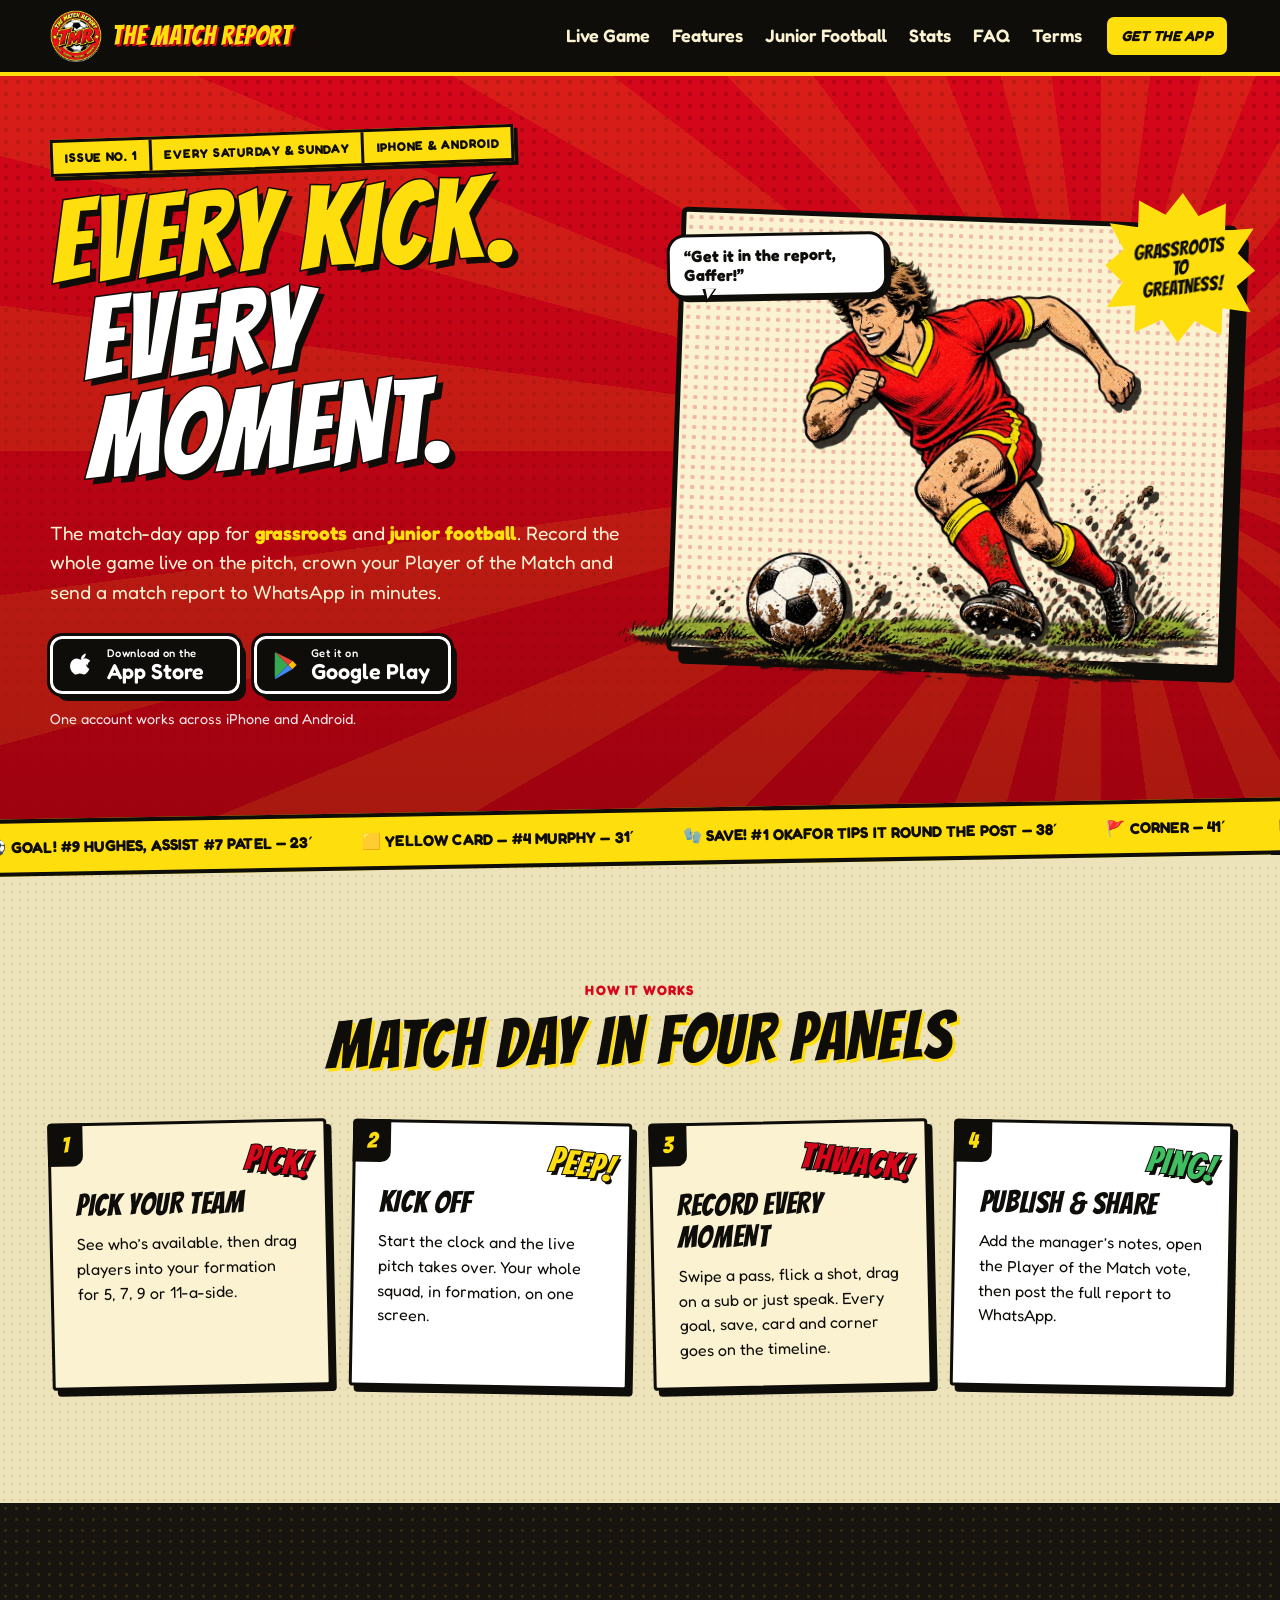
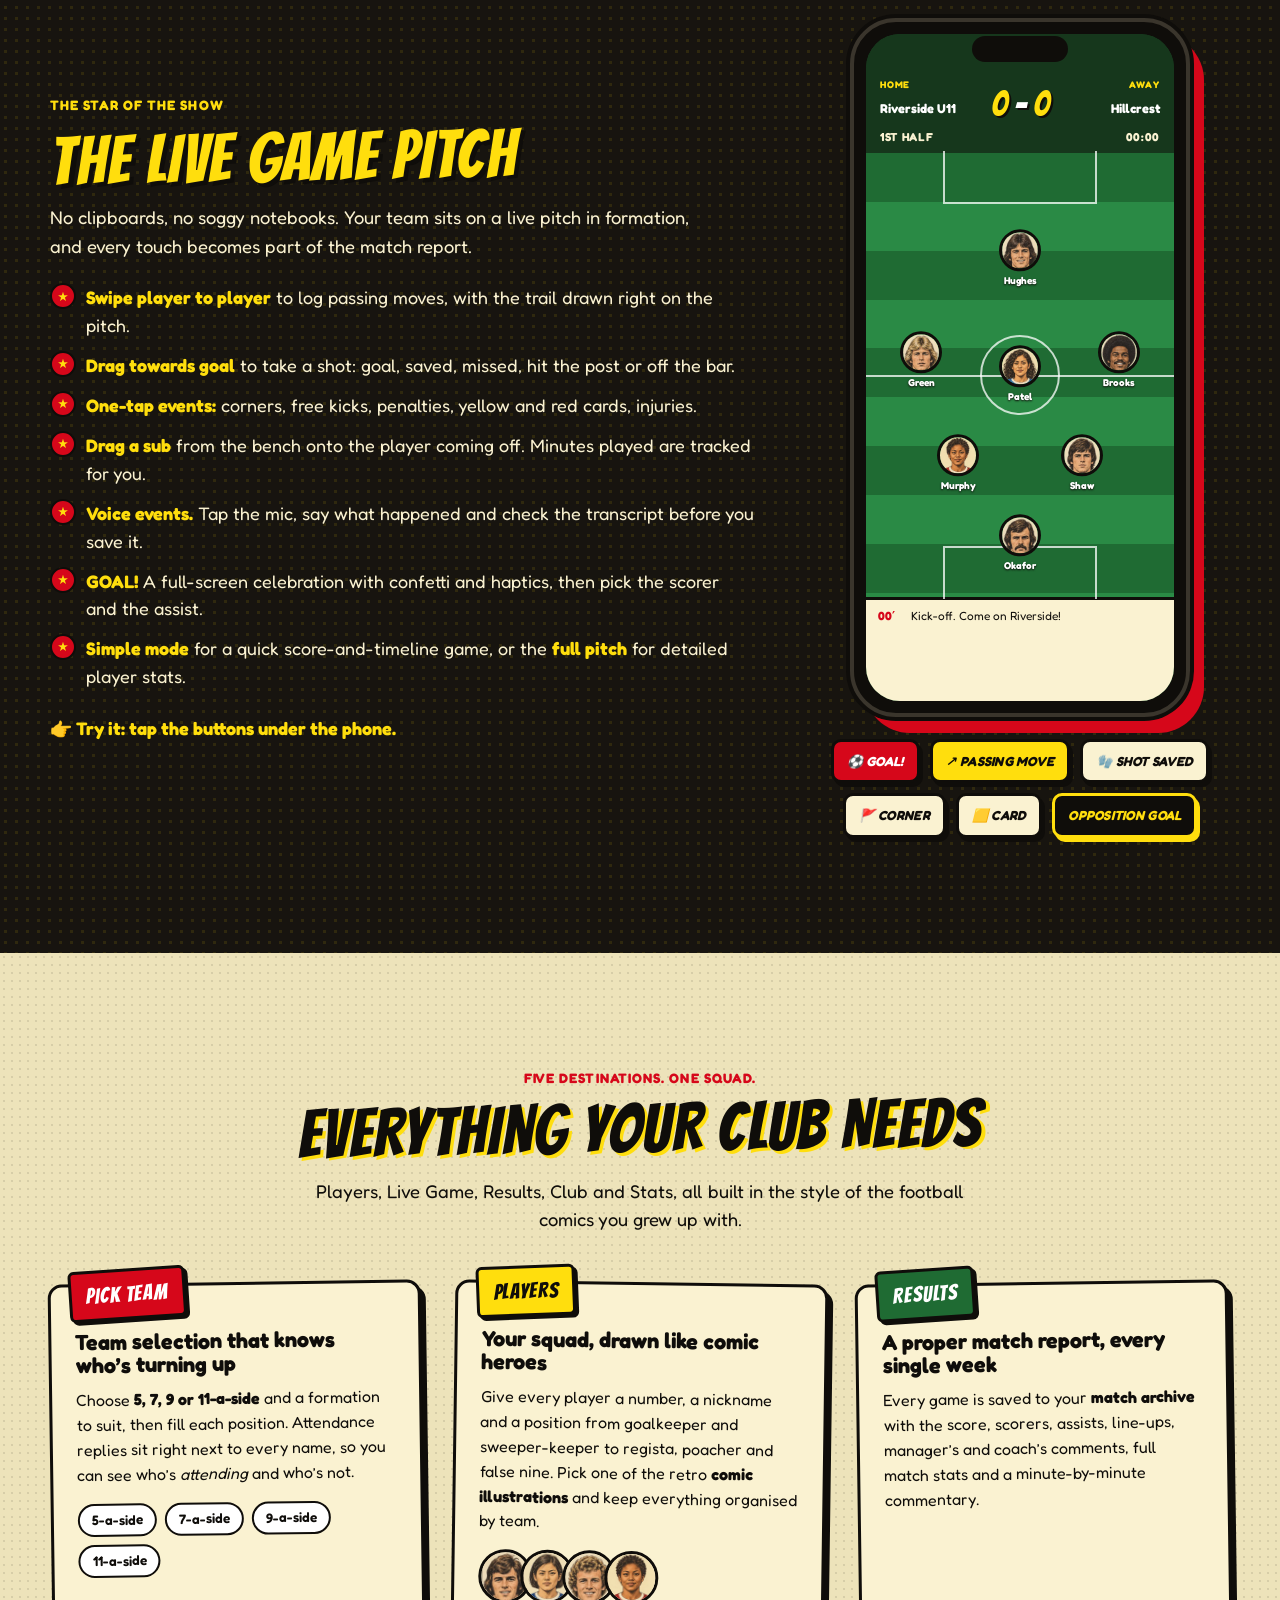
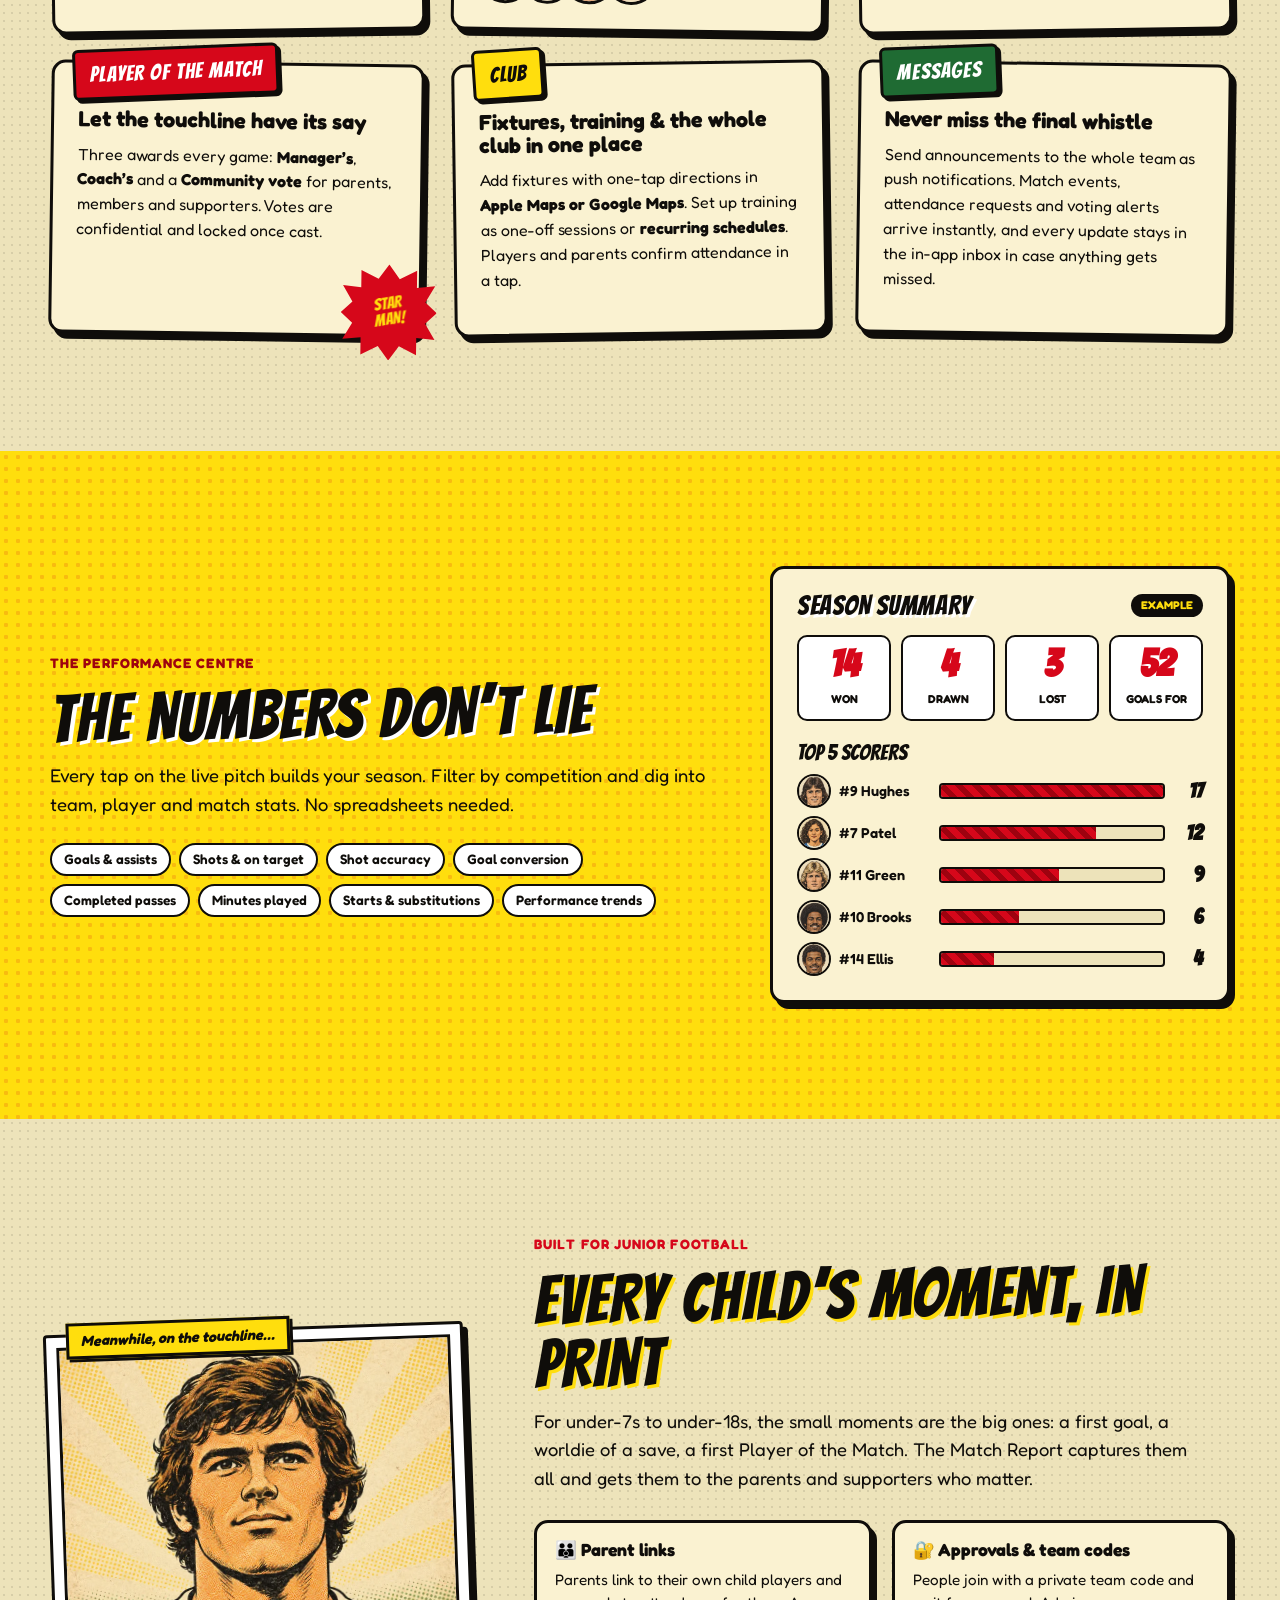
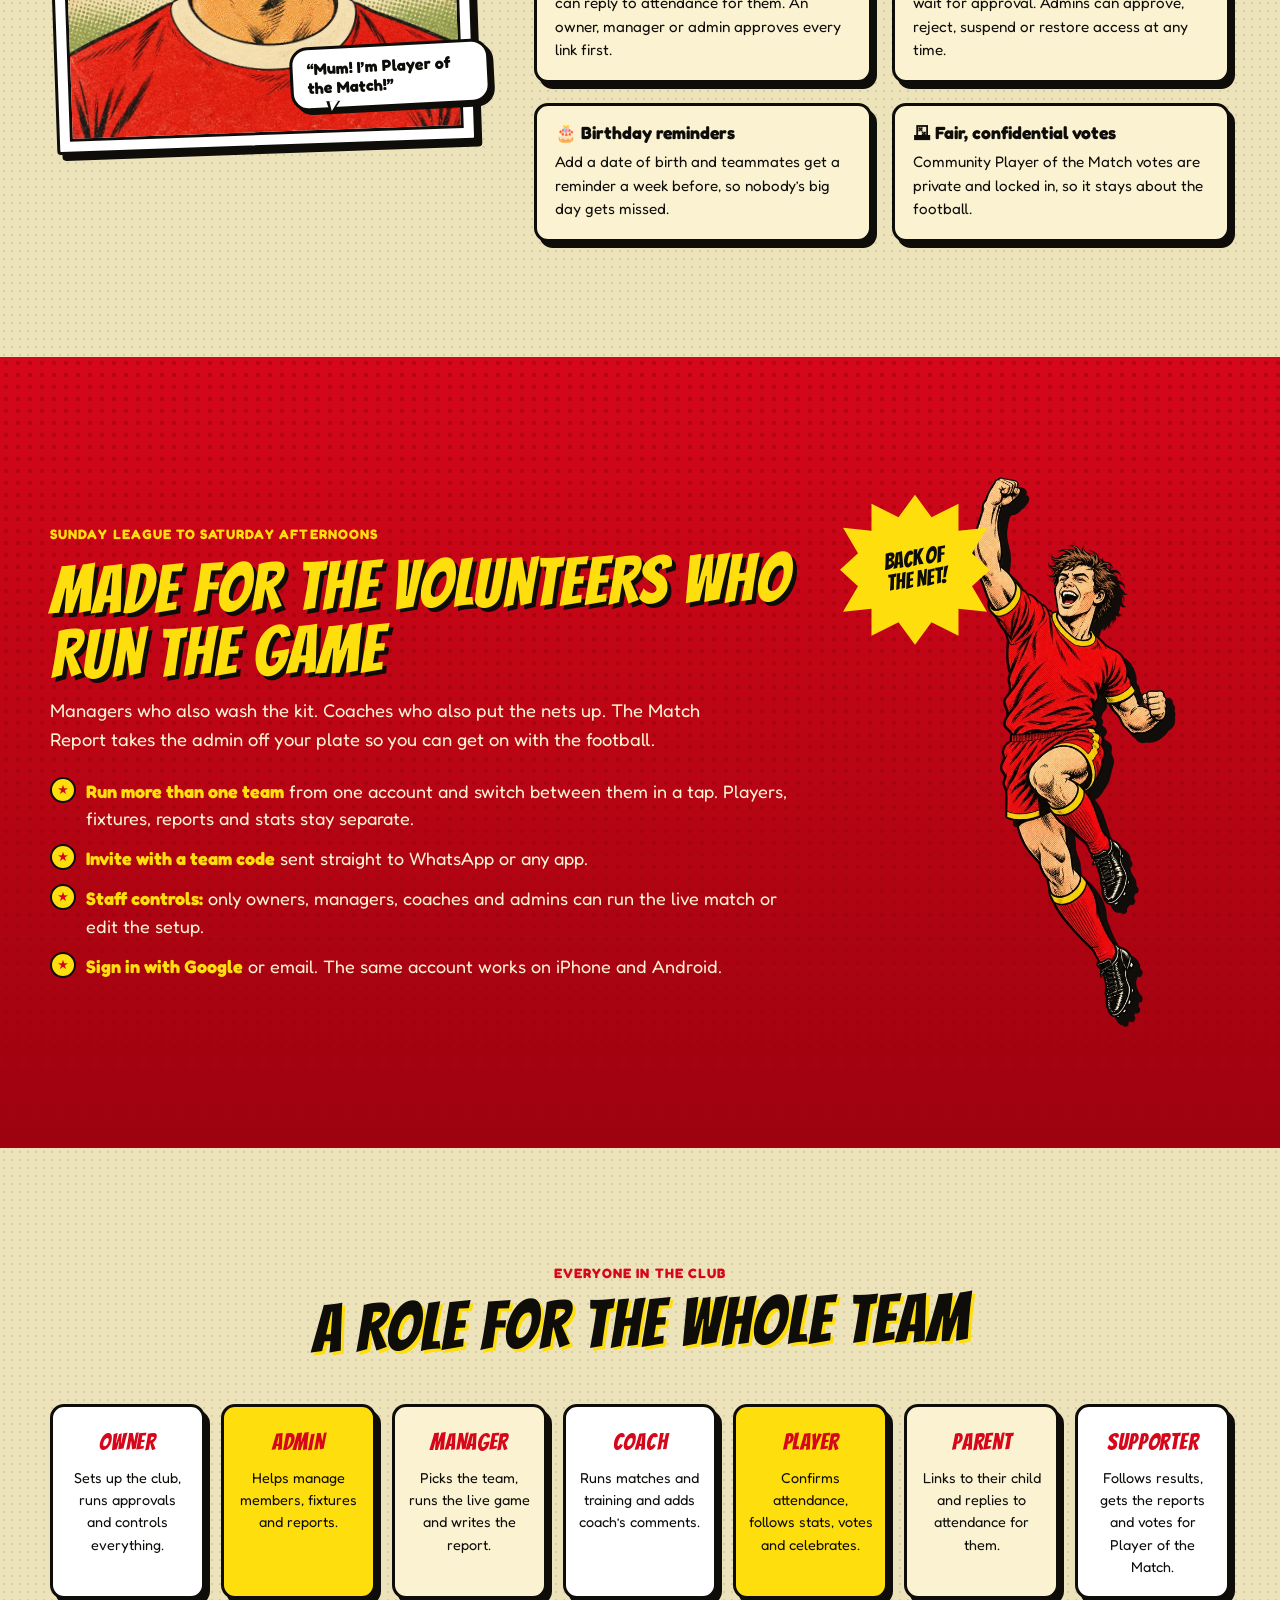
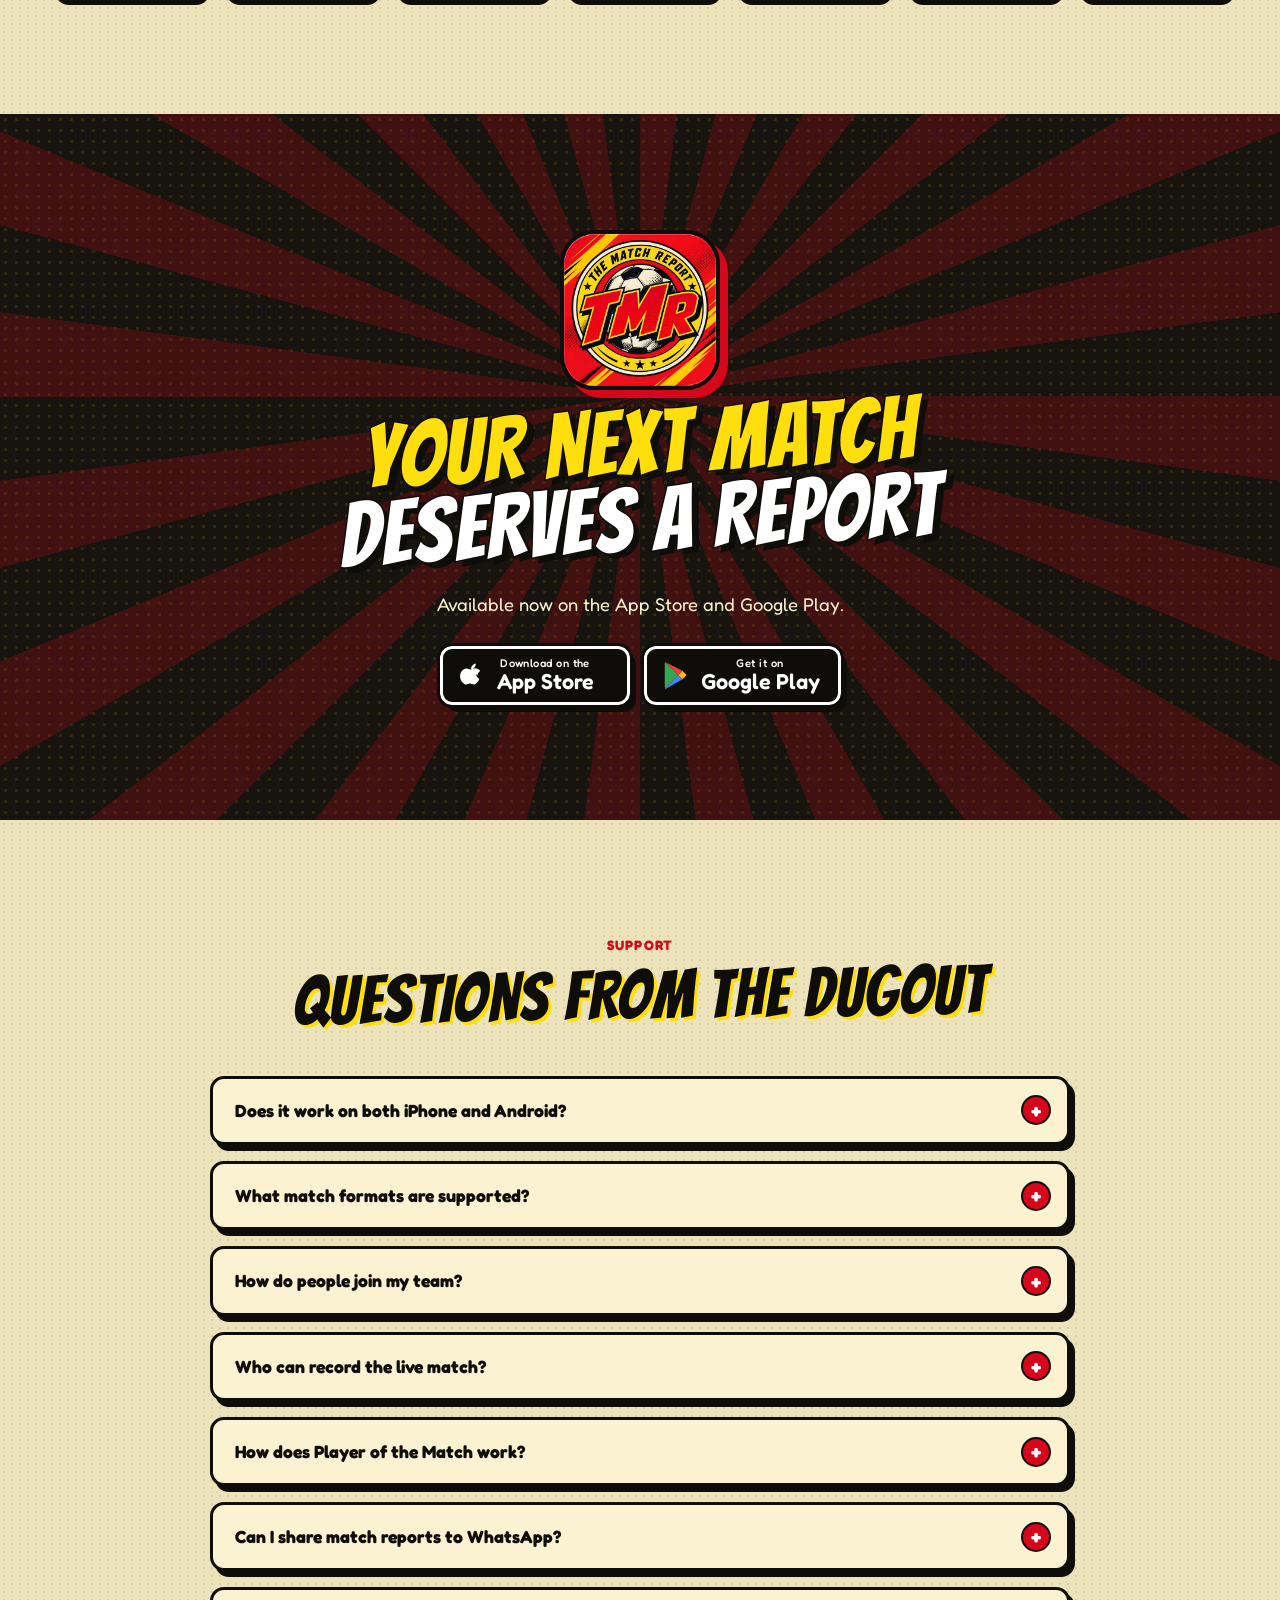
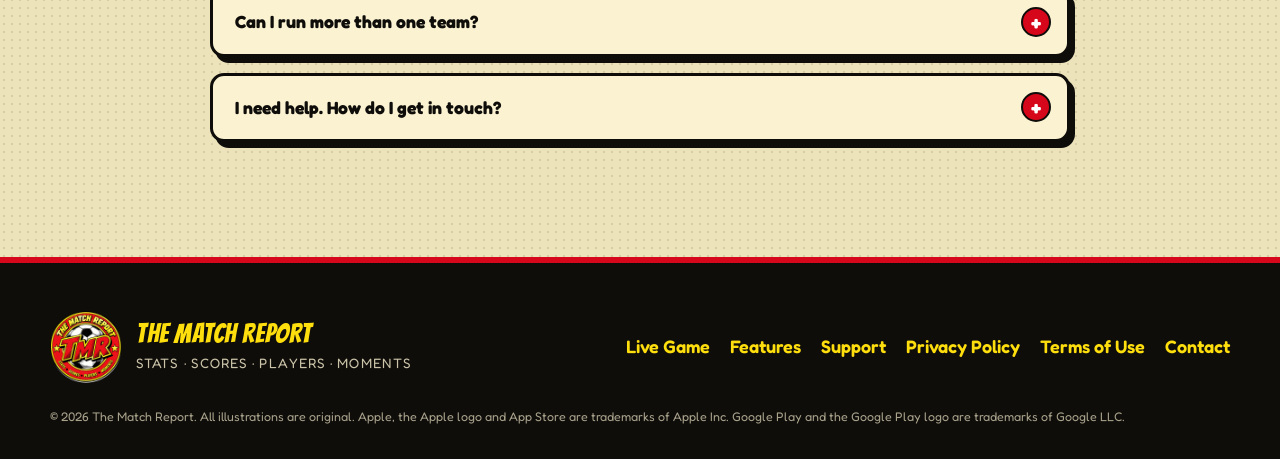
==== commit f1e95669: "Add Terms of Use link to homepage and footer navigation" ====
--- a/index.html
+++ b/index.html
@@ -4,7 +4,7 @@
   <meta charset="utf-8">
   <meta name="viewport" content="width=device-width, initial-scale=1">
   <title>The Match Report — Every Kick. Every Moment. | Grassroots &amp; Junior Football App</title>
-  <meta name="description" content="The Match Report is the match-day app for grassroots and junior football. Pick your team, record every goal, pass and save live on the pitch, vote Player of the Match and share the report to WhatsApp. On iPhone and Android.">
+  <meta name="description" content="The Match Report is the match-day app for grassroots and junior football. Pick your team, record every goal, pass and save live on the pitch, vote Player of the Match and share a complete report in minutes.">
   <meta name="theme-color" content="#D6071A">
   <link rel="icon" type="image/png" href="assets/img/favicon.png">
   <link rel="apple-touch-icon" href="assets/img/apple-touch-icon.png">
@@ -39,6 +39,7 @@
       <a href="#juniors">Junior Football</a>
       <a href="#stats">Stats</a>
       <a href="#faq">FAQ</a>
+      <a href="terms.html">Terms</a>
       <a href="#download" class="btn btn-yellow btn-sm">Get the App</a>
     </nav>
   </div>
@@ -58,14 +59,14 @@
         <span class="line l1">Every Kick.</span>
         <span class="line l2">Every Moment.</span>
       </h1>
-      <p class="hero-sub">The match-day app for <strong>grassroots</strong> and <strong>junior football</strong>. Record the whole game live on the pitch, crown your Player of the Match and send a full match report to the parents’ WhatsApp before the kit’s even in the wash.</p>
+      <p class="hero-sub">The match-day app for <strong>grassroots</strong> and <strong>junior football</strong>. Record the whole game live on the pitch, crown your Player of the Match and send a match report to WhatsApp in minutes.</p>
       <div class="store-row">
         <a class="store-badge" href="#APP-STORE-LINK" data-store="ios" aria-label="Download on the App Store">
-          <svg viewBox="0 0 24 24" aria-hidden="true"><path fill="currentColor" d="M16.4 12.6c0-2.6 2.1-3.8 2.2-3.9-1.2-1.8-3.1-2-3.7-2-1.6-.2-3.1.9-3.9.9-.8 0-2-.9-3.4-.9-1.7 0-3.3 1-4.2 2.6-1.8 3.1-.5 7.7 1.3 10.2.9 1.2 1.9 2.6 3.2 2.6 1.3-.1 1.8-.8 3.3-.8 1.6 0 2 .8 3.4.8 1.4 0 2.3-1.3 3.1-2.5 1-1.4 1.4-2.8 1.4-2.9 0 0-2.7-1-2.7-4.1zM13.9 4.9c.7-.9 1.2-2 1-3.2-1 0-2.3.7-3 1.6-.7.8-1.2 2-1.1 3.1 1.2.1 2.3-.6 3.1-1.5z"/></svg>
+          <svg viewBox="0 0 24 24" aria-hidden="true"><path fill="currentColor" d="M16.4 12.6c0-2.6 2.1-3.8 2.2-3.9-1.2-1.8-3.1-2-3.7-2-1.6-.2-3.1.9-3.9.9-.8 0-2-.9-3.4-.9-1.7 0-3.3 1-4.2 2.6-1.8 3.1-.7 6.8.9 8.4.8.9 1.7 1.9 2.8 1.9 1.2 0 1.7-.8 3.2-.8 1.6 0 2.1.8 3.2.8 1.3 0 2.1-1.1 3-2 .9-1.3 1.3-2.6 1.3-2.7-.1 0-2.5-1-2.5-3.7zm-2.4-6.9c.7-.8 1.1-1.9 1-3-.9.1-2 .7-2.7 1.6-.6.7-1.2 1.8-1 2.8 1 .1 2-.5 2.7-1.4z"/></svg>
           <span><small>Download on the</small>App Store</span>
         </a>
         <a class="store-badge" href="https://play.google.com/store/apps/details?id=com.thematchreport.app" data-store="android" aria-label="Get it on Google Play">
-          <svg viewBox="0 0 24 24" aria-hidden="true"><path fill="#34A853" d="M3.6 1.8 13.7 12 3.6 22.2c-.4-.2-.6-.6-.6-1.1V2.9c0-.5.2-.9.6-1.1z"/><path fill="#FBBC04" d="m17.1 8.6-3.4 3.4 3.4 3.4 3.8-2.2c1.1-.6 1.1-1.8 0-2.4z"/><path fill="#EA4335" d="M13.7 12 3.6 22.2c.3.2.8.2 1.3-.1l12.2-6.7z"/><path fill="#4285F4" d="M13.7 12 17.1 8.6 4.9 1.9c-.5-.3-1-.3-1.3-.1z"/></svg>
+          <svg viewBox="0 0 24 24" aria-hidden="true"><path fill="#34A853" d="M3.6 1.8 13.7 12 3.6 22.2c-.4-.2-.6-.6-.6-1.1V2.9c0-.5.2-.9.6-1.1z"/><path fill="#FBBC04" d="m17.1 8.6-3.4 3.4 3.4 3.4 3.4-3.4-3.4-3.4z"/><path fill="#4285F4" d="M3.6 22.2 13.7 12l3.4 3.4-13.5 7.8c-.4-.2-.6-.6-.6-1.1V22.2z"/><path fill="#EA4335" d="M3.6 1.8 13.7 12l3.4-3.4L3.6 1.8z"/></svg>
           <span><small>Get it on</small>Google Play</span>
         </a>
       </div>
@@ -219,7 +220,7 @@
       <article class="feature panel reveal tilt-l">
         <div class="feature-tag tag-red">Pick Team</div>
         <h3>Team selection that knows who’s turning up</h3>
-        <p>Choose <strong>5, 7, 9 or 11-a-side</strong> and a formation to suit, then fill each position. Attendance replies sit right next to every name, so you can see who’s <em>attending</em>, <em>not attending</em> or still <em>unconfirmed</em> before you pick.</p>
+        <p>Choose <strong>5, 7, 9 or 11-a-side</strong> and a formation to suit, then fill each position. Attendance replies sit right next to every name, so you can see who’s <em>attending</em> and who’s not.</p>
         <div class="format-chips" aria-label="Supported match formats">
           <span>5-a-side</span><span>7-a-side</span><span>9-a-side</span><span>11-a-side</span>
         </div>
@@ -228,35 +229,35 @@
       <article class="feature panel reveal tilt-r">
         <div class="feature-tag tag-yellow">Players</div>
         <h3>Your squad, drawn like comic heroes</h3>
-        <p>Give every player a number, a nickname and a position from goalkeeper and sweeper-keeper to regista, poacher and false nine. Pick one of the retro <strong>comic illustrations</strong> or upload a photo. Each profile updates itself with goals, assists and appearances whenever a report is published.</p>
+        <p>Give every player a number, a nickname and a position from goalkeeper and sweeper-keeper to regista, poacher and false nine. Pick one of the retro <strong>comic illustrations</strong> and keep everything organised by team.</p>
         <div class="face-row" aria-hidden="true">
-          <img src="assets/img/faces/face01.webp" alt=""><img src="assets/img/faces/female-face01.webp" alt=""><img src="assets/img/faces/face05.webp" alt=""><img src="assets/img/faces/female-face07.webp" alt=""><img src="assets/img/faces/face10.webp" alt=""><img src="assets/img/faces/female-face09.webp" alt="">
+          <img src="assets/img/faces/face01.webp" alt=""><img src="assets/img/faces/female-face01.webp" alt=""><img src="assets/img/faces/face05.webp" alt=""><img src="assets/img/faces/female-face02.webp" alt="">
         </div>
       </article>
 
       <article class="feature panel reveal tilt-l">
         <div class="feature-tag tag-green">Results</div>
         <h3>A proper match report, every single week</h3>
-        <p>Every game is saved to your <strong>match archive</strong> with the score, scorers, assists, line-ups, manager’s and coach’s comments, full match stats and a minute-by-minute commentary. Tap <strong>Post to WhatsApp</strong> and it’s in the group chat, nicely formatted.</p>
+        <p>Every game is saved to your <strong>match archive</strong> with the score, scorers, assists, line-ups, manager’s and coach’s comments, full match stats and a minute-by-minute commentary.</p>
       </article>
 
       <article class="feature panel reveal tilt-r">
         <div class="feature-tag tag-red">Player of the Match</div>
         <h3>Let the touchline have its say</h3>
-        <p>Three awards every game: <strong>Manager’s</strong>, <strong>Coach’s</strong> and a <strong>Community vote</strong> for parents, members and supporters. Votes are confidential and can’t be changed, and the report publishes when voting closes.</p>
+        <p>Three awards every game: <strong>Manager’s</strong>, <strong>Coach’s</strong> and a <strong>Community vote</strong> for parents, members and supporters. Votes are confidential and locked once cast.</p>
         <div class="burst burst-red mini-burst" aria-hidden="true"><span>Star<br>Man!</span></div>
       </article>
 
       <article class="feature panel reveal tilt-l">
         <div class="feature-tag tag-yellow">Club</div>
         <h3>Fixtures, training &amp; the whole club in one place</h3>
-        <p>Add fixtures with one-tap directions in <strong>Apple Maps or Google Maps</strong>. Set up training as one-off sessions or <strong>recurring schedules</strong>. Players and parents confirm attendance in a tap. Show off your club crest and give your <strong>sponsor</strong> a panel of their own.</p>
+        <p>Add fixtures with one-tap directions in <strong>Apple Maps or Google Maps</strong>. Set up training as one-off sessions or <strong>recurring schedules</strong>. Players and parents confirm attendance in a tap.</p>
       </article>
 
       <article class="feature panel reveal tilt-r">
         <div class="feature-tag tag-green">Messages</div>
         <h3>Never miss the final whistle</h3>
-        <p>Send announcements to the whole team as push notifications. Match events, attendance requests and voting alerts arrive instantly, and every update stays in the in-app inbox in case anyone missed it.</p>
+        <p>Send announcements to the whole team as push notifications. Match events, attendance requests and voting alerts arrive instantly, and every update stays in the in-app inbox in case anything gets missed.</p>
       </article>
     </div>
   </div>
@@ -270,7 +271,7 @@
       <h2 id="stats-title" class="comic-title">The numbers don’t lie</h2>
       <p class="lead">Every tap on the live pitch builds your season. Filter by competition and dig into team, player and match stats. No spreadsheets needed.</p>
       <div class="stat-cats">
-        <span>Goals &amp; assists</span><span>Shots &amp; on target</span><span>Shot accuracy</span><span>Goal conversion</span><span>Completed passes</span><span>Minutes played</span><span>Starts &amp; sub appearances</span><span>Saves &amp; save %</span><span>Clean sheets</span><span>Penalty saves</span><span>Woodwork</span><span>Cards</span><span>POTM awards</span><span>Top 5 scorers</span><span>Top 5 assists</span><span>Season record</span>
+        <span>Goals &amp; assists</span><span>Shots &amp; on target</span><span>Shot accuracy</span><span>Goal conversion</span><span>Completed passes</span><span>Minutes played</span><span>Starts &amp; substitutions</span><span>Performance trends</span>
       </div>
     </div>
 
@@ -310,7 +311,7 @@
     <div>
       <p class="eyebrow">Built for junior football</p>
       <h2 id="juniors-title" class="comic-title">Every child’s moment, in print</h2>
-      <p class="lead">For under-7s to under-18s, the small moments are the big ones: a first goal, a worldie of a save, a first Player of the Match. The Match Report captures them all and gets them to the family.</p>
+      <p class="lead">For under-7s to under-18s, the small moments are the big ones: a first goal, a worldie of a save, a first Player of the Match. The Match Report captures them all and gets them to the parents and supporters who matter.</p>
       <div class="cards-2">
         <div class="mini panel">
           <h3>👪 Parent links</h3>
@@ -382,11 +383,11 @@
     <p class="lead on-dark">Available now on the App Store and Google Play.</p>
     <div class="store-row center">
       <a class="store-badge" href="#APP-STORE-LINK" data-store="ios" aria-label="Download on the App Store">
-        <svg viewBox="0 0 24 24" aria-hidden="true"><path fill="currentColor" d="M16.4 12.6c0-2.6 2.1-3.8 2.2-3.9-1.2-1.8-3.1-2-3.7-2-1.6-.2-3.1.9-3.9.9-.8 0-2-.9-3.4-.9-1.7 0-3.3 1-4.2 2.6-1.8 3.1-.5 7.7 1.3 10.2.9 1.2 1.9 2.6 3.2 2.6 1.3-.1 1.8-.8 3.3-.8 1.6 0 2 .8 3.4.8 1.4 0 2.3-1.3 3.1-2.5 1-1.4 1.4-2.8 1.4-2.9 0 0-2.7-1-2.7-4.1zM13.9 4.9c.7-.9 1.2-2 1-3.2-1 0-2.3.7-3 1.6-.7.8-1.2 2-1.1 3.1 1.2.1 2.3-.6 3.1-1.5z"/></svg>
+        <svg viewBox="0 0 24 24" aria-hidden="true"><path fill="currentColor" d="M16.4 12.6c0-2.6 2.1-3.8 2.2-3.9-1.2-1.8-3.1-2-3.7-2-1.6-.2-3.1.9-3.9.9-.8 0-2-.9-3.4-.9-1.7 0-3.3 1-4.2 2.6-1.8 3.1-.7 6.8.9 8.4.8.9 1.7 1.9 2.8 1.9 1.2 0 1.7-.8 3.2-.8 1.6 0 2.1.8 3.2.8 1.3 0 2.1-1.1 3-2 .9-1.3 1.3-2.6 1.3-2.7-.1 0-2.5-1-2.5-3.7zm-2.4-6.9c.7-.8 1.1-1.9 1-3-.9.1-2 .7-2.7 1.6-.6.7-1.2 1.8-1 2.8 1 .1 2-.5 2.7-1.4z"/></svg>
         <span><small>Download on the</small>App Store</span>
       </a>
       <a class="store-badge" href="https://play.google.com/store/apps/details?id=com.thematchreport.app" data-store="android" aria-label="Get it on Google Play">
-        <svg viewBox="0 0 24 24" aria-hidden="true"><path fill="#34A853" d="M3.6 1.8 13.7 12 3.6 22.2c-.4-.2-.6-.6-.6-1.1V2.9c0-.5.2-.9.6-1.1z"/><path fill="#FBBC04" d="m17.1 8.6-3.4 3.4 3.4 3.4 3.8-2.2c1.1-.6 1.1-1.8 0-2.4z"/><path fill="#EA4335" d="M13.7 12 3.6 22.2c.3.2.8.2 1.3-.1l12.2-6.7z"/><path fill="#4285F4" d="M13.7 12 17.1 8.6 4.9 1.9c-.5-.3-1-.3-1.3-.1z"/></svg>
+        <svg viewBox="0 0 24 24" aria-hidden="true"><path fill="#34A853" d="M3.6 1.8 13.7 12 3.6 22.2c-.4-.2-.6-.6-.6-1.1V2.9c0-.5.2-.9.6-1.1z"/><path fill="#FBBC04" d="m17.1 8.6-3.4 3.4 3.4 3.4 3.4-3.4-3.4-3.4z"/><path fill="#4285F4" d="M3.6 22.2 13.7 12l3.4 3.4-13.5 7.8c-.4-.2-.6-.6-.6-1.1V22.2z"/><path fill="#EA4335" d="M3.6 1.8 13.7 12l3.4-3.4L3.6 1.8z"/></svg>
         <span><small>Get it on</small>Google Play</span>
       </a>
     </div>
@@ -403,7 +404,7 @@
     <div class="faq">
       <details class="panel">
         <summary>Does it work on both iPhone and Android?</summary>
-        <p>Yes. The Match Report is on the App Store and Google Play, and your account works on both as long as you sign in the same way (Google or email). A manager on iPhone and a parent on Android see the same club.</p>
+        <p>Yes. The Match Report is on the App Store and Google Play, and your account works on both as long as you sign in the same way (Google or email). A manager on iPhone and a parent on Android can share the same club and the same team details.</p>
       </details>
       <details class="panel">
         <summary>What match formats are supported?</summary>
@@ -454,6 +455,7 @@
       <a href="#features">Features</a>
       <a href="#faq">Support</a>
       <a href="privacy.html">Privacy Policy</a>
+      <a href="terms.html">Terms of Use</a>
       <a href="mailto:support@thematchreport.app">Contact</a>
     </nav>
     <p class="legal">© <span id="year">2026</span> The Match Report. All illustrations are original. Apple, the Apple logo and App Store are trademarks of Apple Inc. Google Play and the Google Play logo are trademarks of Google LLC.</p>
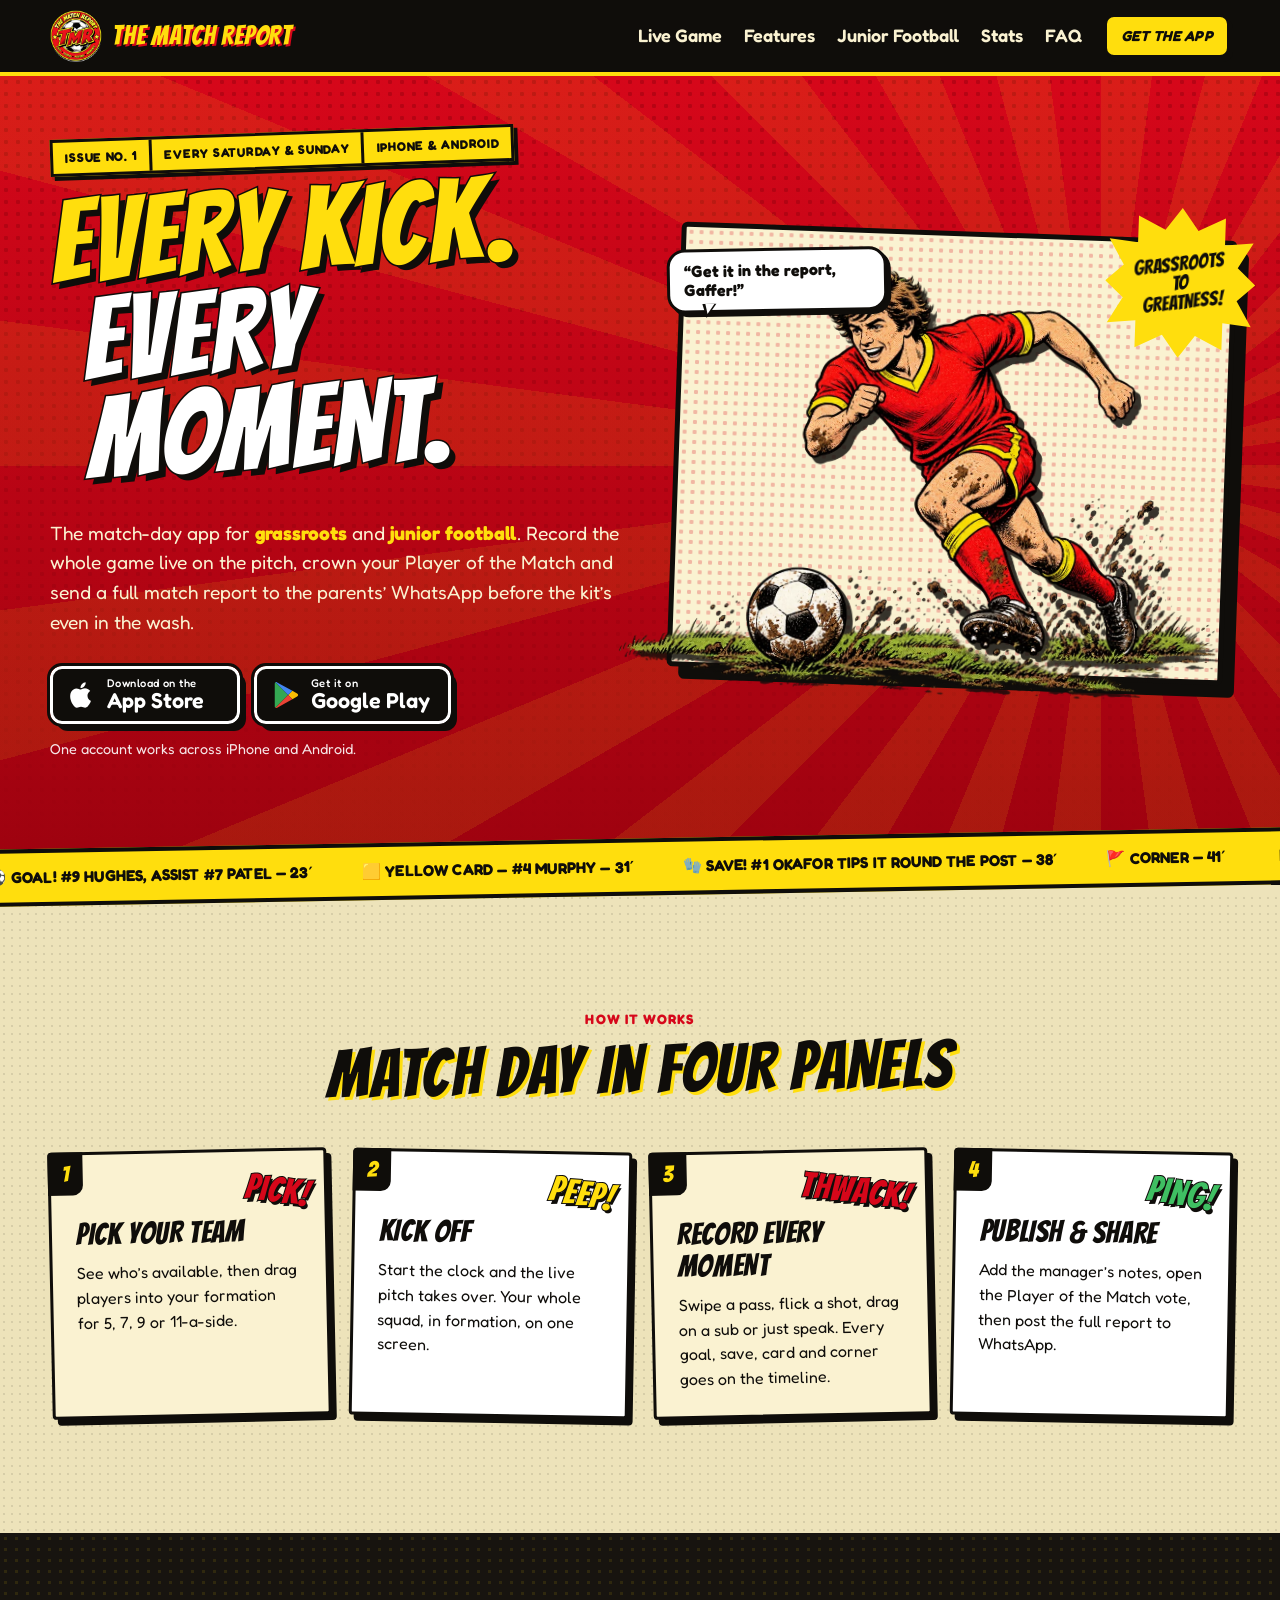
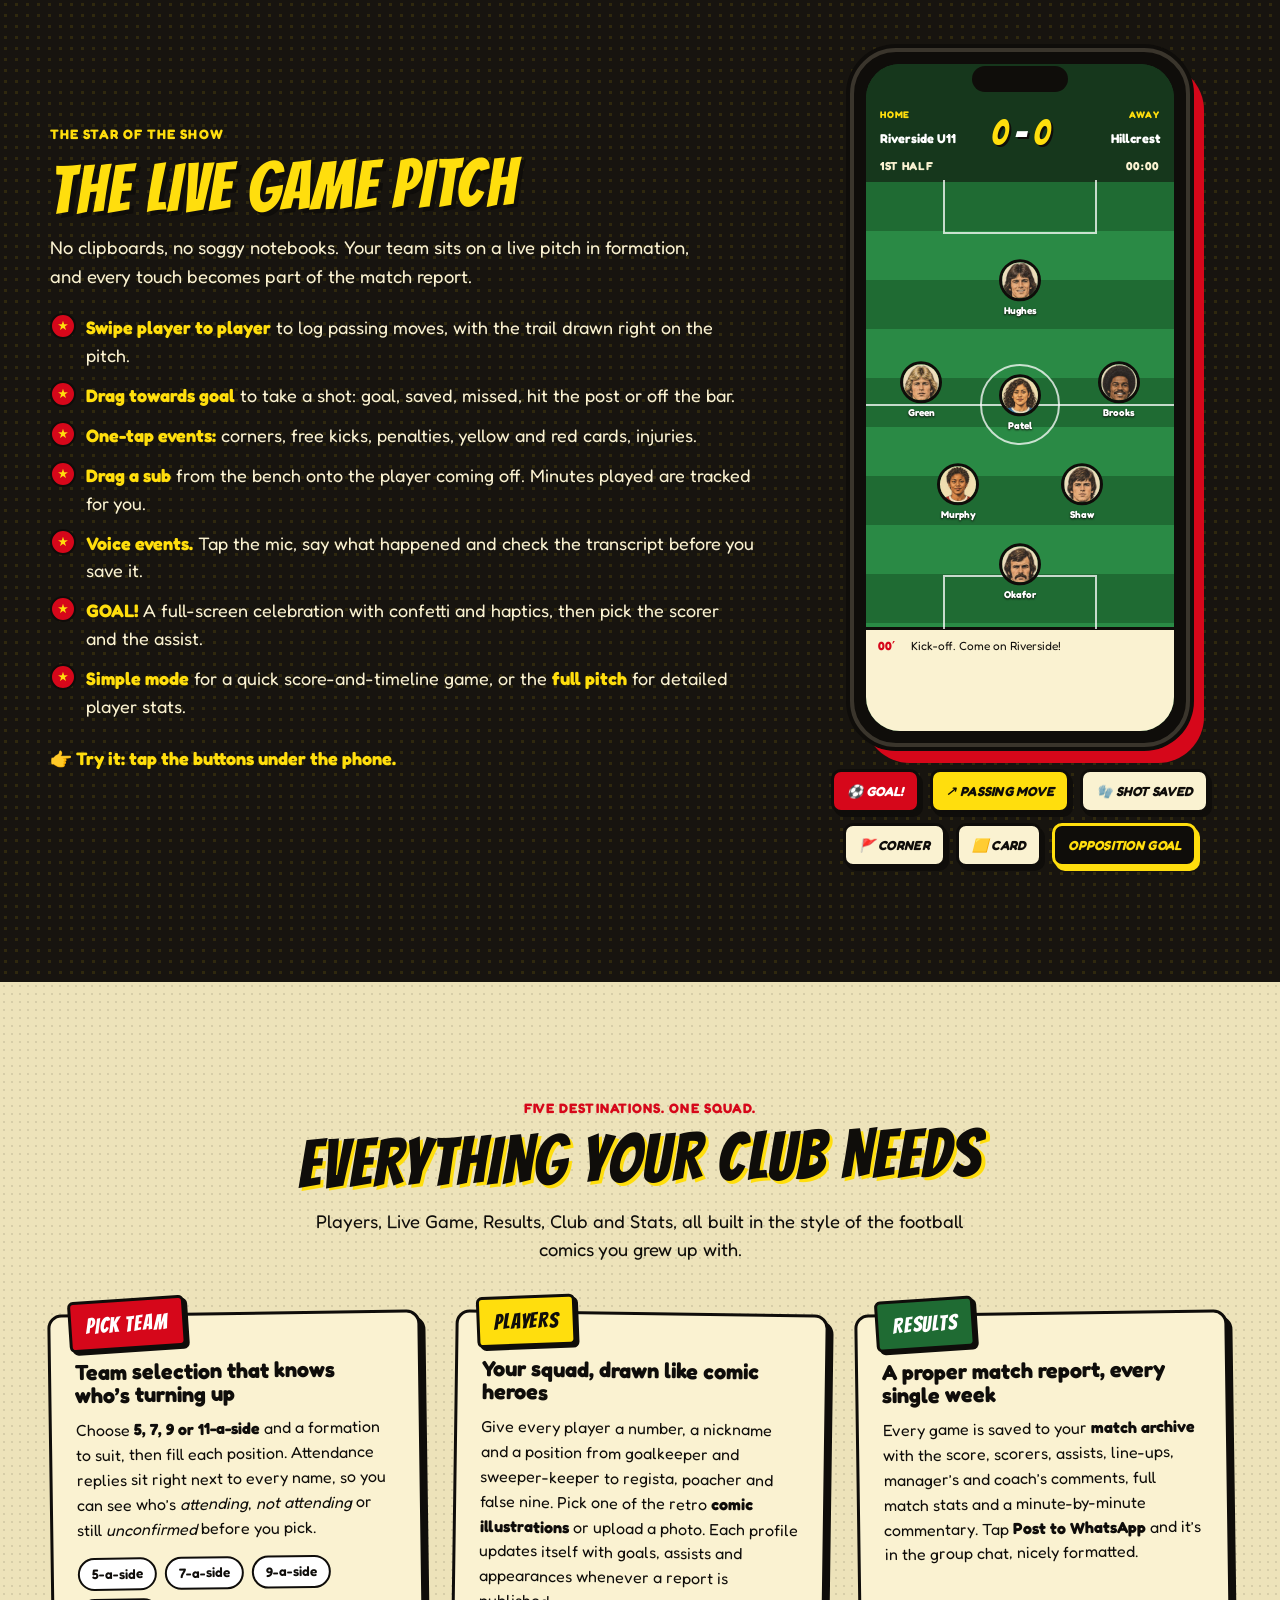
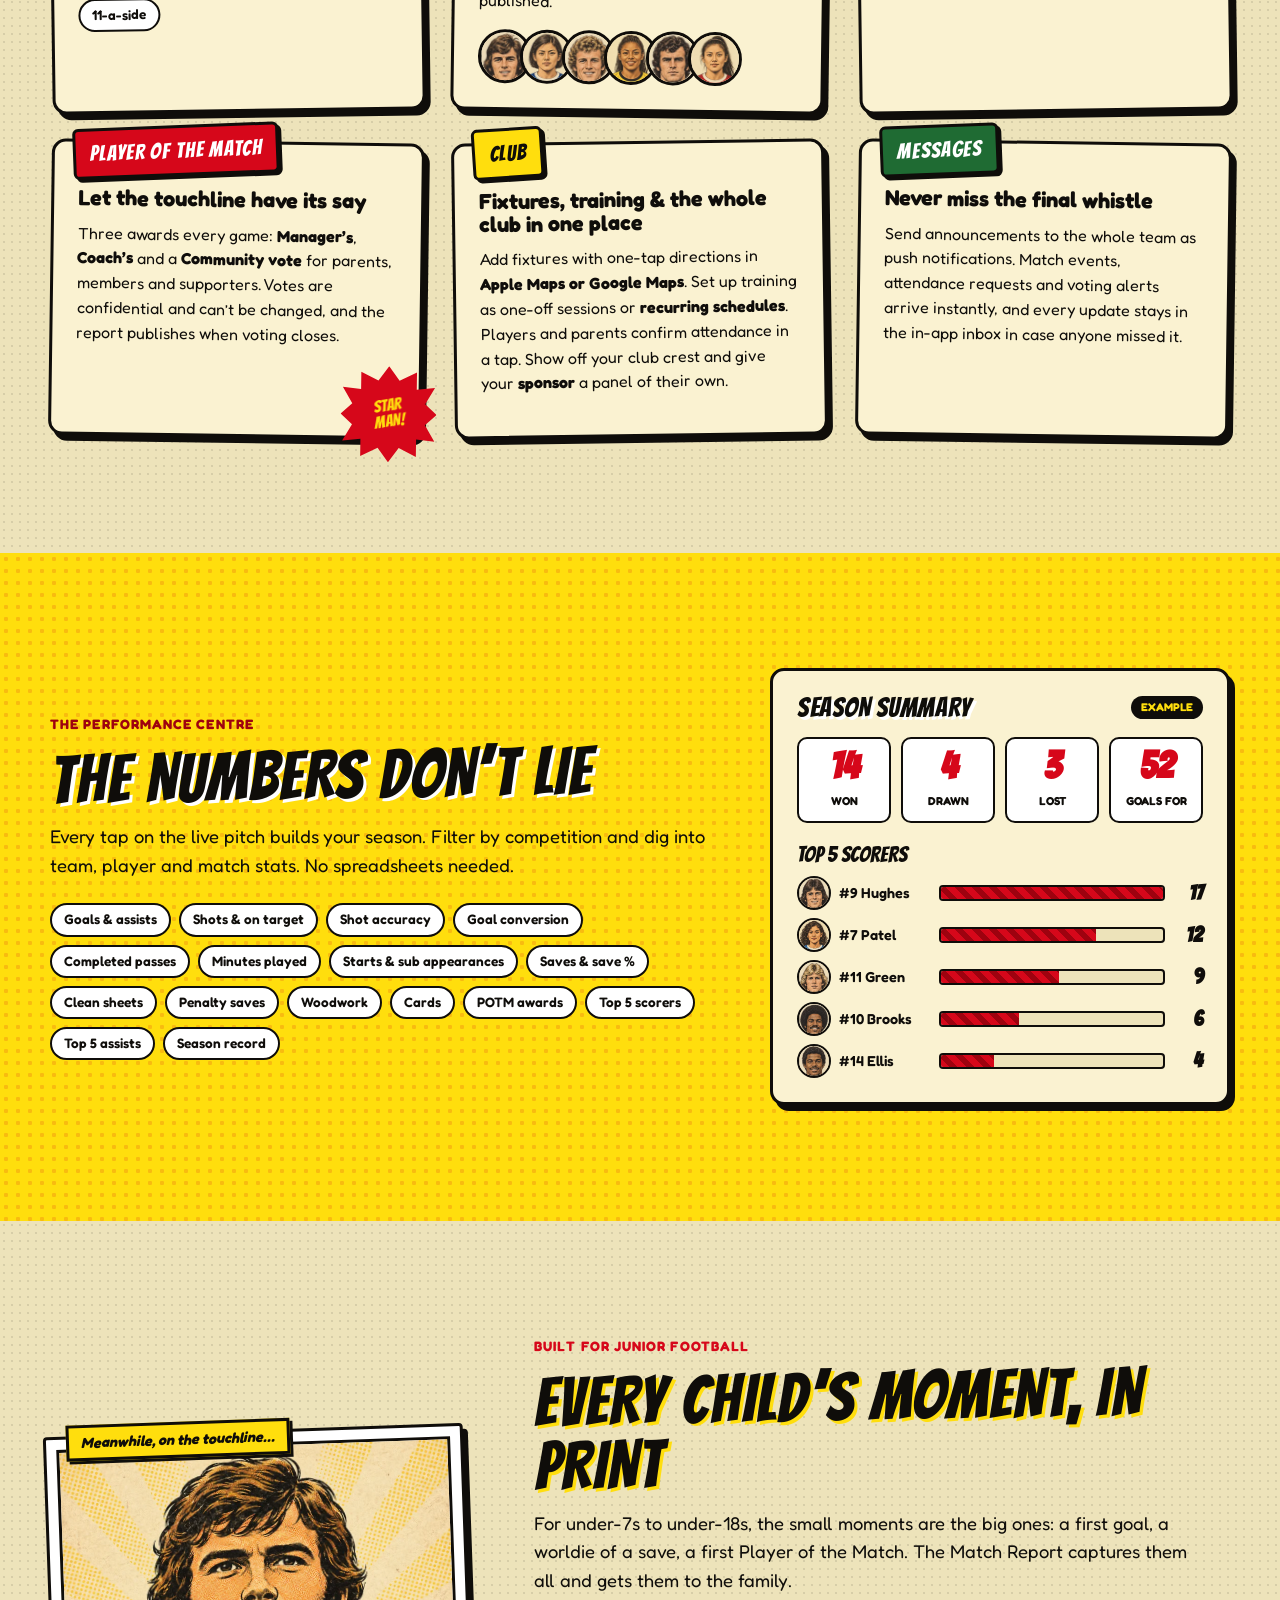
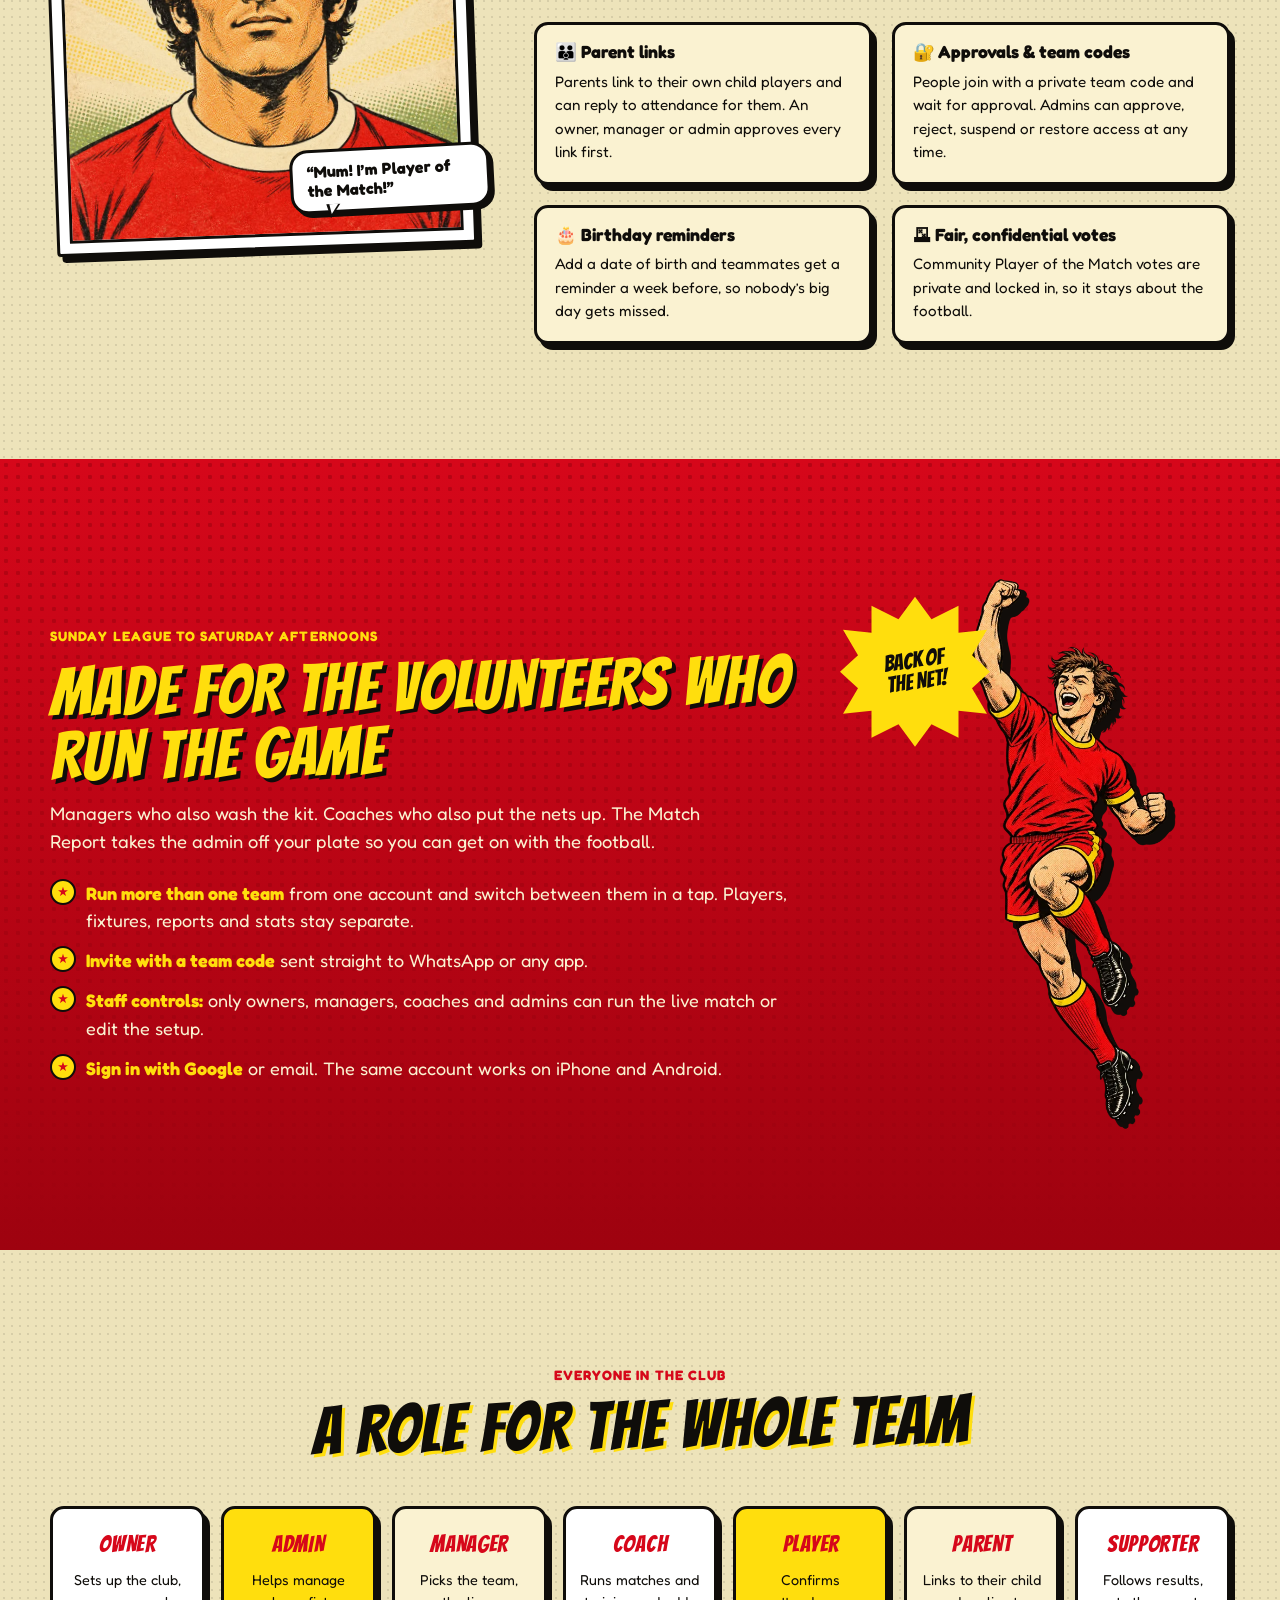
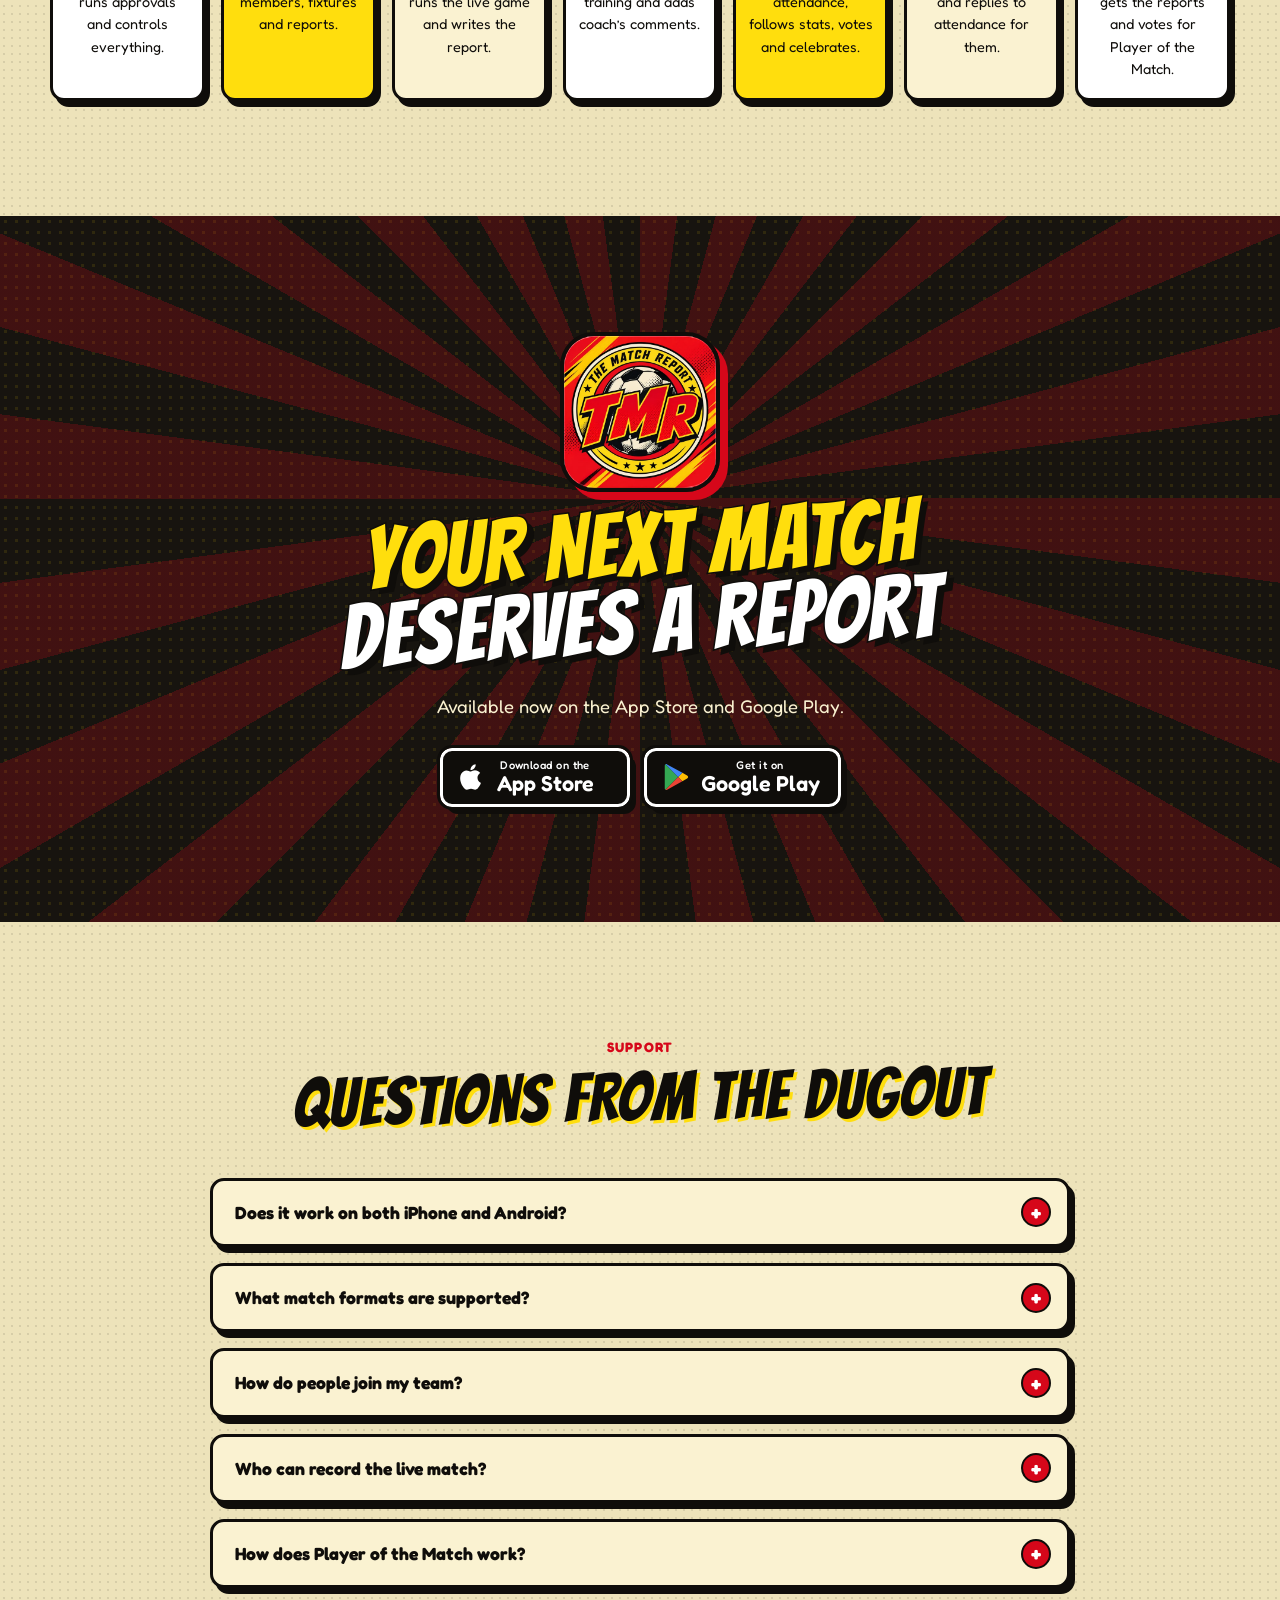
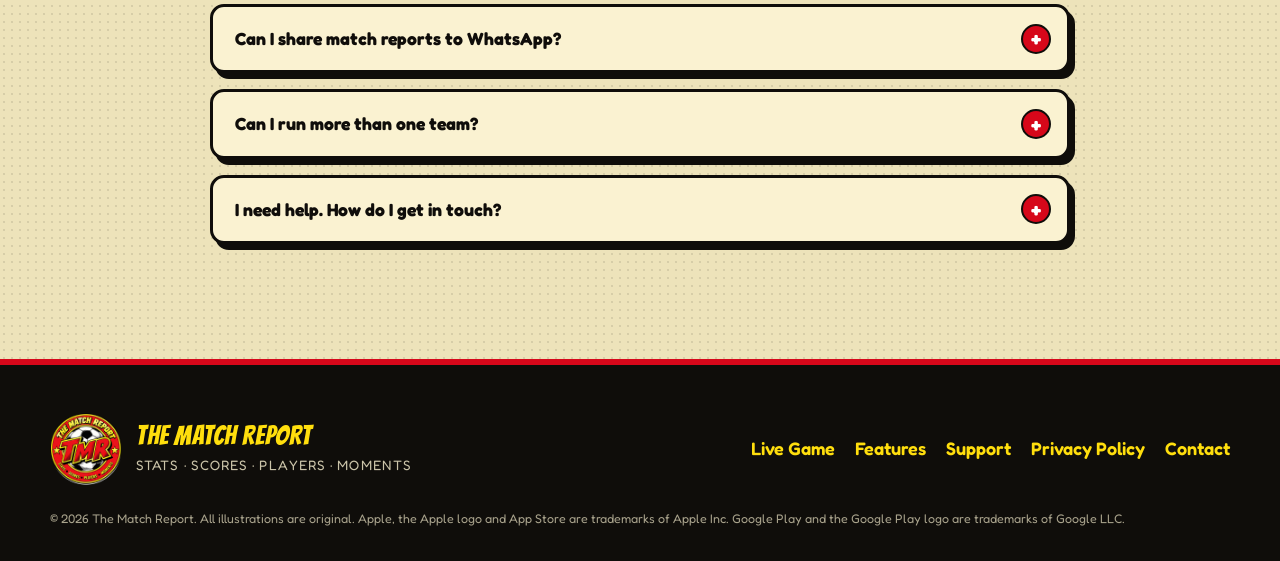
==== commit 64176d98: "Add files via upload" ====
--- a/index.html
+++ b/index.html
@@ -4,7 +4,7 @@
   <meta charset="utf-8">
   <meta name="viewport" content="width=device-width, initial-scale=1">
   <title>The Match Report — Every Kick. Every Moment. | Grassroots &amp; Junior Football App</title>
-  <meta name="description" content="The Match Report is the match-day app for grassroots and junior football. Pick your team, record every goal, pass and save live on the pitch, vote Player of the Match and share a complete report in minutes.">
+  <meta name="description" content="The Match Report is the match-day app for grassroots and junior football. Pick your team, record every goal, pass and save live on the pitch, vote Player of the Match and share the report to WhatsApp. On iPhone and Android.">
   <meta name="theme-color" content="#D6071A">
   <link rel="icon" type="image/png" href="assets/img/favicon.png">
   <link rel="apple-touch-icon" href="assets/img/apple-touch-icon.png">
@@ -39,7 +39,6 @@
       <a href="#juniors">Junior Football</a>
       <a href="#stats">Stats</a>
       <a href="#faq">FAQ</a>
-      <a href="terms.html">Terms</a>
       <a href="#download" class="btn btn-yellow btn-sm">Get the App</a>
     </nav>
   </div>
@@ -59,14 +58,14 @@
         <span class="line l1">Every Kick.</span>
         <span class="line l2">Every Moment.</span>
       </h1>
-      <p class="hero-sub">The match-day app for <strong>grassroots</strong> and <strong>junior football</strong>. Record the whole game live on the pitch, crown your Player of the Match and send a match report to WhatsApp in minutes.</p>
+      <p class="hero-sub">The match-day app for <strong>grassroots</strong> and <strong>junior football</strong>. Record the whole game live on the pitch, crown your Player of the Match and send a full match report to the parents’ WhatsApp before the kit’s even in the wash.</p>
       <div class="store-row">
         <a class="store-badge" href="#APP-STORE-LINK" data-store="ios" aria-label="Download on the App Store">
-          <svg viewBox="0 0 24 24" aria-hidden="true"><path fill="currentColor" d="M16.4 12.6c0-2.6 2.1-3.8 2.2-3.9-1.2-1.8-3.1-2-3.7-2-1.6-.2-3.1.9-3.9.9-.8 0-2-.9-3.4-.9-1.7 0-3.3 1-4.2 2.6-1.8 3.1-.7 6.8.9 8.4.8.9 1.7 1.9 2.8 1.9 1.2 0 1.7-.8 3.2-.8 1.6 0 2.1.8 3.2.8 1.3 0 2.1-1.1 3-2 .9-1.3 1.3-2.6 1.3-2.7-.1 0-2.5-1-2.5-3.7zm-2.4-6.9c.7-.8 1.1-1.9 1-3-.9.1-2 .7-2.7 1.6-.6.7-1.2 1.8-1 2.8 1 .1 2-.5 2.7-1.4z"/></svg>
+          <svg viewBox="0 0 24 24" aria-hidden="true"><path fill="currentColor" d="M16.4 12.6c0-2.6 2.1-3.8 2.2-3.9-1.2-1.8-3.1-2-3.7-2-1.6-.2-3.1.9-3.9.9-.8 0-2-.9-3.4-.9-1.7 0-3.3 1-4.2 2.6-1.8 3.1-.5 7.7 1.3 10.2.9 1.2 1.9 2.6 3.2 2.6 1.3-.1 1.8-.8 3.3-.8 1.6 0 2 .8 3.4.8 1.4 0 2.3-1.3 3.1-2.5 1-1.4 1.4-2.8 1.4-2.9 0 0-2.7-1-2.7-4.1zM13.9 4.9c.7-.9 1.2-2 1-3.2-1 0-2.3.7-3 1.6-.7.8-1.2 2-1.1 3.1 1.2.1 2.3-.6 3.1-1.5z"/></svg>
           <span><small>Download on the</small>App Store</span>
         </a>
         <a class="store-badge" href="https://play.google.com/store/apps/details?id=com.thematchreport.app" data-store="android" aria-label="Get it on Google Play">
-          <svg viewBox="0 0 24 24" aria-hidden="true"><path fill="#34A853" d="M3.6 1.8 13.7 12 3.6 22.2c-.4-.2-.6-.6-.6-1.1V2.9c0-.5.2-.9.6-1.1z"/><path fill="#FBBC04" d="m17.1 8.6-3.4 3.4 3.4 3.4 3.4-3.4-3.4-3.4z"/><path fill="#4285F4" d="M3.6 22.2 13.7 12l3.4 3.4-13.5 7.8c-.4-.2-.6-.6-.6-1.1V22.2z"/><path fill="#EA4335" d="M3.6 1.8 13.7 12l3.4-3.4L3.6 1.8z"/></svg>
+          <svg viewBox="0 0 24 24" aria-hidden="true"><path fill="#34A853" d="M3.6 1.8 13.7 12 3.6 22.2c-.4-.2-.6-.6-.6-1.1V2.9c0-.5.2-.9.6-1.1z"/><path fill="#FBBC04" d="m17.1 8.6-3.4 3.4 3.4 3.4 3.8-2.2c1.1-.6 1.1-1.8 0-2.4z"/><path fill="#EA4335" d="M13.7 12 3.6 22.2c.3.2.8.2 1.3-.1l12.2-6.7z"/><path fill="#4285F4" d="M13.7 12 17.1 8.6 4.9 1.9c-.5-.3-1-.3-1.3-.1z"/></svg>
           <span><small>Get it on</small>Google Play</span>
         </a>
       </div>
@@ -220,7 +219,7 @@
       <article class="feature panel reveal tilt-l">
         <div class="feature-tag tag-red">Pick Team</div>
         <h3>Team selection that knows who’s turning up</h3>
-        <p>Choose <strong>5, 7, 9 or 11-a-side</strong> and a formation to suit, then fill each position. Attendance replies sit right next to every name, so you can see who’s <em>attending</em> and who’s not.</p>
+        <p>Choose <strong>5, 7, 9 or 11-a-side</strong> and a formation to suit, then fill each position. Attendance replies sit right next to every name, so you can see who’s <em>attending</em>, <em>not attending</em> or still <em>unconfirmed</em> before you pick.</p>
         <div class="format-chips" aria-label="Supported match formats">
           <span>5-a-side</span><span>7-a-side</span><span>9-a-side</span><span>11-a-side</span>
         </div>
@@ -229,35 +228,35 @@
       <article class="feature panel reveal tilt-r">
         <div class="feature-tag tag-yellow">Players</div>
         <h3>Your squad, drawn like comic heroes</h3>
-        <p>Give every player a number, a nickname and a position from goalkeeper and sweeper-keeper to regista, poacher and false nine. Pick one of the retro <strong>comic illustrations</strong> and keep everything organised by team.</p>
+        <p>Give every player a number, a nickname and a position from goalkeeper and sweeper-keeper to regista, poacher and false nine. Pick one of the retro <strong>comic illustrations</strong> or upload a photo. Each profile updates itself with goals, assists and appearances whenever a report is published.</p>
         <div class="face-row" aria-hidden="true">
-          <img src="assets/img/faces/face01.webp" alt=""><img src="assets/img/faces/female-face01.webp" alt=""><img src="assets/img/faces/face05.webp" alt=""><img src="assets/img/faces/female-face02.webp" alt="">
+          <img src="assets/img/faces/face01.webp" alt=""><img src="assets/img/faces/female-face01.webp" alt=""><img src="assets/img/faces/face05.webp" alt=""><img src="assets/img/faces/female-face07.webp" alt=""><img src="assets/img/faces/face10.webp" alt=""><img src="assets/img/faces/female-face09.webp" alt="">
         </div>
       </article>
 
       <article class="feature panel reveal tilt-l">
         <div class="feature-tag tag-green">Results</div>
         <h3>A proper match report, every single week</h3>
-        <p>Every game is saved to your <strong>match archive</strong> with the score, scorers, assists, line-ups, manager’s and coach’s comments, full match stats and a minute-by-minute commentary.</p>
+        <p>Every game is saved to your <strong>match archive</strong> with the score, scorers, assists, line-ups, manager’s and coach’s comments, full match stats and a minute-by-minute commentary. Tap <strong>Post to WhatsApp</strong> and it’s in the group chat, nicely formatted.</p>
       </article>
 
       <article class="feature panel reveal tilt-r">
         <div class="feature-tag tag-red">Player of the Match</div>
         <h3>Let the touchline have its say</h3>
-        <p>Three awards every game: <strong>Manager’s</strong>, <strong>Coach’s</strong> and a <strong>Community vote</strong> for parents, members and supporters. Votes are confidential and locked once cast.</p>
+        <p>Three awards every game: <strong>Manager’s</strong>, <strong>Coach’s</strong> and a <strong>Community vote</strong> for parents, members and supporters. Votes are confidential and can’t be changed, and the report publishes when voting closes.</p>
         <div class="burst burst-red mini-burst" aria-hidden="true"><span>Star<br>Man!</span></div>
       </article>
 
       <article class="feature panel reveal tilt-l">
         <div class="feature-tag tag-yellow">Club</div>
         <h3>Fixtures, training &amp; the whole club in one place</h3>
-        <p>Add fixtures with one-tap directions in <strong>Apple Maps or Google Maps</strong>. Set up training as one-off sessions or <strong>recurring schedules</strong>. Players and parents confirm attendance in a tap.</p>
+        <p>Add fixtures with one-tap directions in <strong>Apple Maps or Google Maps</strong>. Set up training as one-off sessions or <strong>recurring schedules</strong>. Players and parents confirm attendance in a tap. Show off your club crest and give your <strong>sponsor</strong> a panel of their own.</p>
       </article>
 
       <article class="feature panel reveal tilt-r">
         <div class="feature-tag tag-green">Messages</div>
         <h3>Never miss the final whistle</h3>
-        <p>Send announcements to the whole team as push notifications. Match events, attendance requests and voting alerts arrive instantly, and every update stays in the in-app inbox in case anything gets missed.</p>
+        <p>Send announcements to the whole team as push notifications. Match events, attendance requests and voting alerts arrive instantly, and every update stays in the in-app inbox in case anyone missed it.</p>
       </article>
     </div>
   </div>
@@ -271,7 +270,7 @@
       <h2 id="stats-title" class="comic-title">The numbers don’t lie</h2>
       <p class="lead">Every tap on the live pitch builds your season. Filter by competition and dig into team, player and match stats. No spreadsheets needed.</p>
       <div class="stat-cats">
-        <span>Goals &amp; assists</span><span>Shots &amp; on target</span><span>Shot accuracy</span><span>Goal conversion</span><span>Completed passes</span><span>Minutes played</span><span>Starts &amp; substitutions</span><span>Performance trends</span>
+        <span>Goals &amp; assists</span><span>Shots &amp; on target</span><span>Shot accuracy</span><span>Goal conversion</span><span>Completed passes</span><span>Minutes played</span><span>Starts &amp; sub appearances</span><span>Saves &amp; save %</span><span>Clean sheets</span><span>Penalty saves</span><span>Woodwork</span><span>Cards</span><span>POTM awards</span><span>Top 5 scorers</span><span>Top 5 assists</span><span>Season record</span>
       </div>
     </div>
 
@@ -311,7 +310,7 @@
     <div>
       <p class="eyebrow">Built for junior football</p>
       <h2 id="juniors-title" class="comic-title">Every child’s moment, in print</h2>
-      <p class="lead">For under-7s to under-18s, the small moments are the big ones: a first goal, a worldie of a save, a first Player of the Match. The Match Report captures them all and gets them to the parents and supporters who matter.</p>
+      <p class="lead">For under-7s to under-18s, the small moments are the big ones: a first goal, a worldie of a save, a first Player of the Match. The Match Report captures them all and gets them to the family.</p>
       <div class="cards-2">
         <div class="mini panel">
           <h3>👪 Parent links</h3>
@@ -383,11 +382,11 @@
     <p class="lead on-dark">Available now on the App Store and Google Play.</p>
     <div class="store-row center">
       <a class="store-badge" href="#APP-STORE-LINK" data-store="ios" aria-label="Download on the App Store">
-        <svg viewBox="0 0 24 24" aria-hidden="true"><path fill="currentColor" d="M16.4 12.6c0-2.6 2.1-3.8 2.2-3.9-1.2-1.8-3.1-2-3.7-2-1.6-.2-3.1.9-3.9.9-.8 0-2-.9-3.4-.9-1.7 0-3.3 1-4.2 2.6-1.8 3.1-.7 6.8.9 8.4.8.9 1.7 1.9 2.8 1.9 1.2 0 1.7-.8 3.2-.8 1.6 0 2.1.8 3.2.8 1.3 0 2.1-1.1 3-2 .9-1.3 1.3-2.6 1.3-2.7-.1 0-2.5-1-2.5-3.7zm-2.4-6.9c.7-.8 1.1-1.9 1-3-.9.1-2 .7-2.7 1.6-.6.7-1.2 1.8-1 2.8 1 .1 2-.5 2.7-1.4z"/></svg>
+        <svg viewBox="0 0 24 24" aria-hidden="true"><path fill="currentColor" d="M16.4 12.6c0-2.6 2.1-3.8 2.2-3.9-1.2-1.8-3.1-2-3.7-2-1.6-.2-3.1.9-3.9.9-.8 0-2-.9-3.4-.9-1.7 0-3.3 1-4.2 2.6-1.8 3.1-.5 7.7 1.3 10.2.9 1.2 1.9 2.6 3.2 2.6 1.3-.1 1.8-.8 3.3-.8 1.6 0 2 .8 3.4.8 1.4 0 2.3-1.3 3.1-2.5 1-1.4 1.4-2.8 1.4-2.9 0 0-2.7-1-2.7-4.1zM13.9 4.9c.7-.9 1.2-2 1-3.2-1 0-2.3.7-3 1.6-.7.8-1.2 2-1.1 3.1 1.2.1 2.3-.6 3.1-1.5z"/></svg>
         <span><small>Download on the</small>App Store</span>
       </a>
       <a class="store-badge" href="https://play.google.com/store/apps/details?id=com.thematchreport.app" data-store="android" aria-label="Get it on Google Play">
-        <svg viewBox="0 0 24 24" aria-hidden="true"><path fill="#34A853" d="M3.6 1.8 13.7 12 3.6 22.2c-.4-.2-.6-.6-.6-1.1V2.9c0-.5.2-.9.6-1.1z"/><path fill="#FBBC04" d="m17.1 8.6-3.4 3.4 3.4 3.4 3.4-3.4-3.4-3.4z"/><path fill="#4285F4" d="M3.6 22.2 13.7 12l3.4 3.4-13.5 7.8c-.4-.2-.6-.6-.6-1.1V22.2z"/><path fill="#EA4335" d="M3.6 1.8 13.7 12l3.4-3.4L3.6 1.8z"/></svg>
+        <svg viewBox="0 0 24 24" aria-hidden="true"><path fill="#34A853" d="M3.6 1.8 13.7 12 3.6 22.2c-.4-.2-.6-.6-.6-1.1V2.9c0-.5.2-.9.6-1.1z"/><path fill="#FBBC04" d="m17.1 8.6-3.4 3.4 3.4 3.4 3.8-2.2c1.1-.6 1.1-1.8 0-2.4z"/><path fill="#EA4335" d="M13.7 12 3.6 22.2c.3.2.8.2 1.3-.1l12.2-6.7z"/><path fill="#4285F4" d="M13.7 12 17.1 8.6 4.9 1.9c-.5-.3-1-.3-1.3-.1z"/></svg>
         <span><small>Get it on</small>Google Play</span>
       </a>
     </div>
@@ -404,7 +403,7 @@
     <div class="faq">
       <details class="panel">
         <summary>Does it work on both iPhone and Android?</summary>
-        <p>Yes. The Match Report is on the App Store and Google Play, and your account works on both as long as you sign in the same way (Google or email). A manager on iPhone and a parent on Android can share the same club and the same team details.</p>
+        <p>Yes. The Match Report is on the App Store and Google Play, and your account works on both as long as you sign in the same way (Google or email). A manager on iPhone and a parent on Android see the same club.</p>
       </details>
       <details class="panel">
         <summary>What match formats are supported?</summary>
@@ -432,7 +431,7 @@
       </details>
       <details class="panel">
         <summary>I need help. How do I get in touch?</summary>
-        <p>Email us at <a href="mailto:support@thematchreport.app">support@thematchreport.app</a> and we’ll get back to you as soon as we can.</p>
+        <p>Email us at <a href="mailto:admin@thematchreportapp.com">admin@thematchreportapp.com</a> and we’ll get back to you as soon as we can.</p>
       </details>
     </div>
   </div>
@@ -455,8 +454,7 @@
       <a href="#features">Features</a>
       <a href="#faq">Support</a>
       <a href="privacy.html">Privacy Policy</a>
-      <a href="terms.html">Terms of Use</a>
-      <a href="mailto:support@thematchreport.app">Contact</a>
+      <a href="mailto:admin@thematchreportapp.com">Contact</a>
     </nav>
     <p class="legal">© <span id="year">2026</span> The Match Report. All illustrations are original. Apple, the Apple logo and App Store are trademarks of Apple Inc. Google Play and the Google Play logo are trademarks of Google LLC.</p>
   </div>
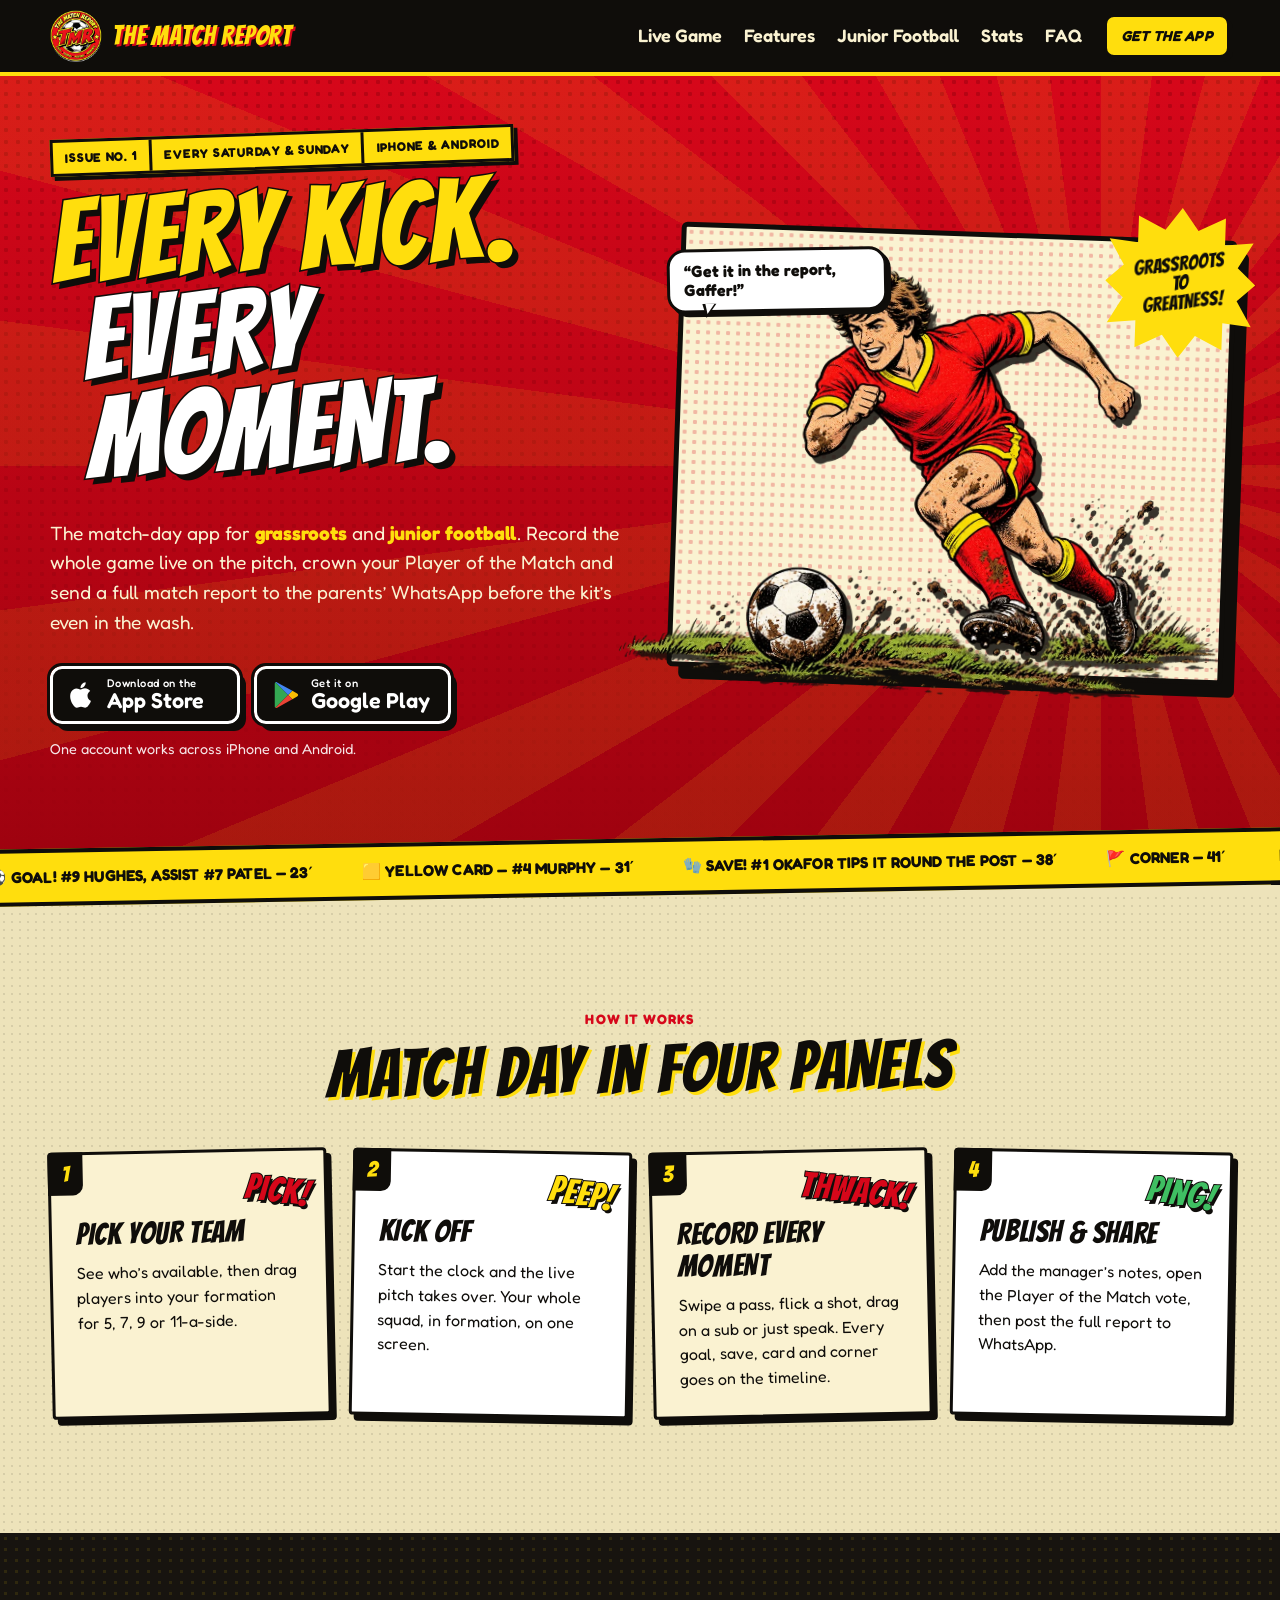
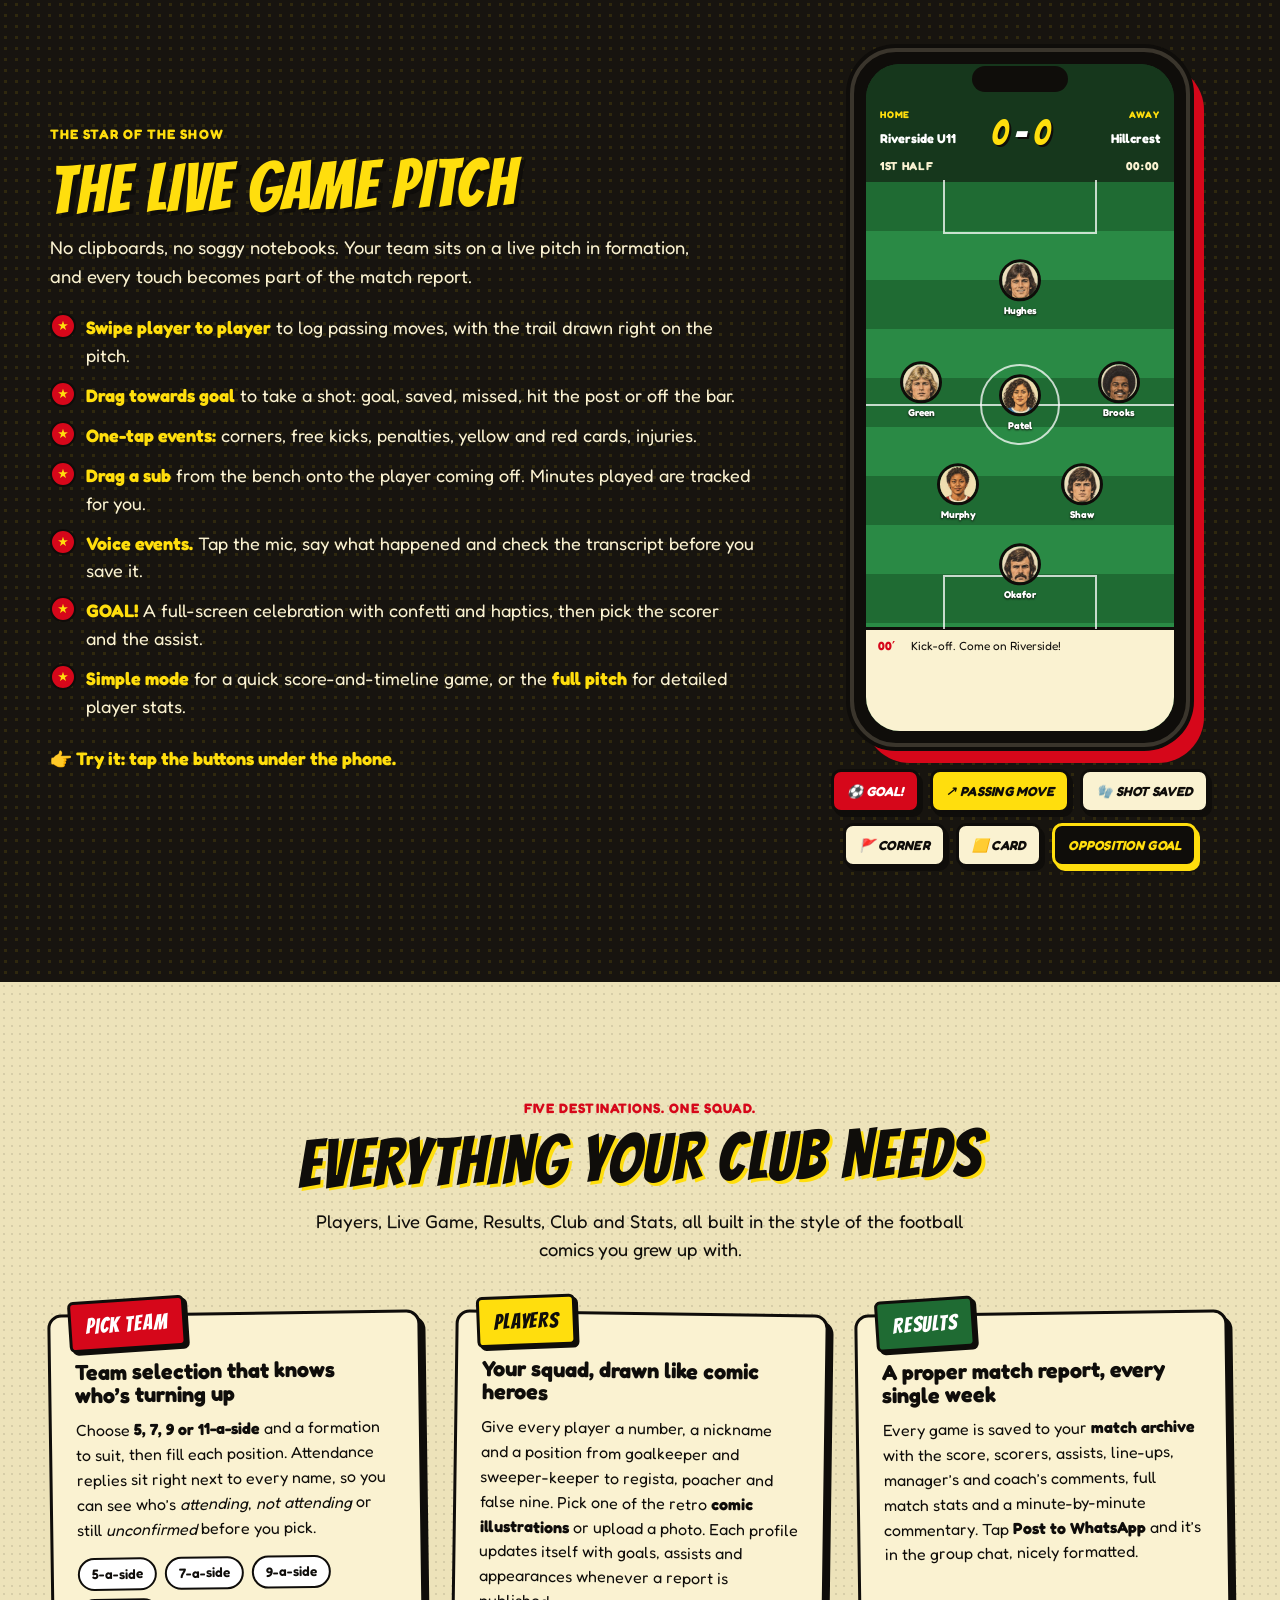
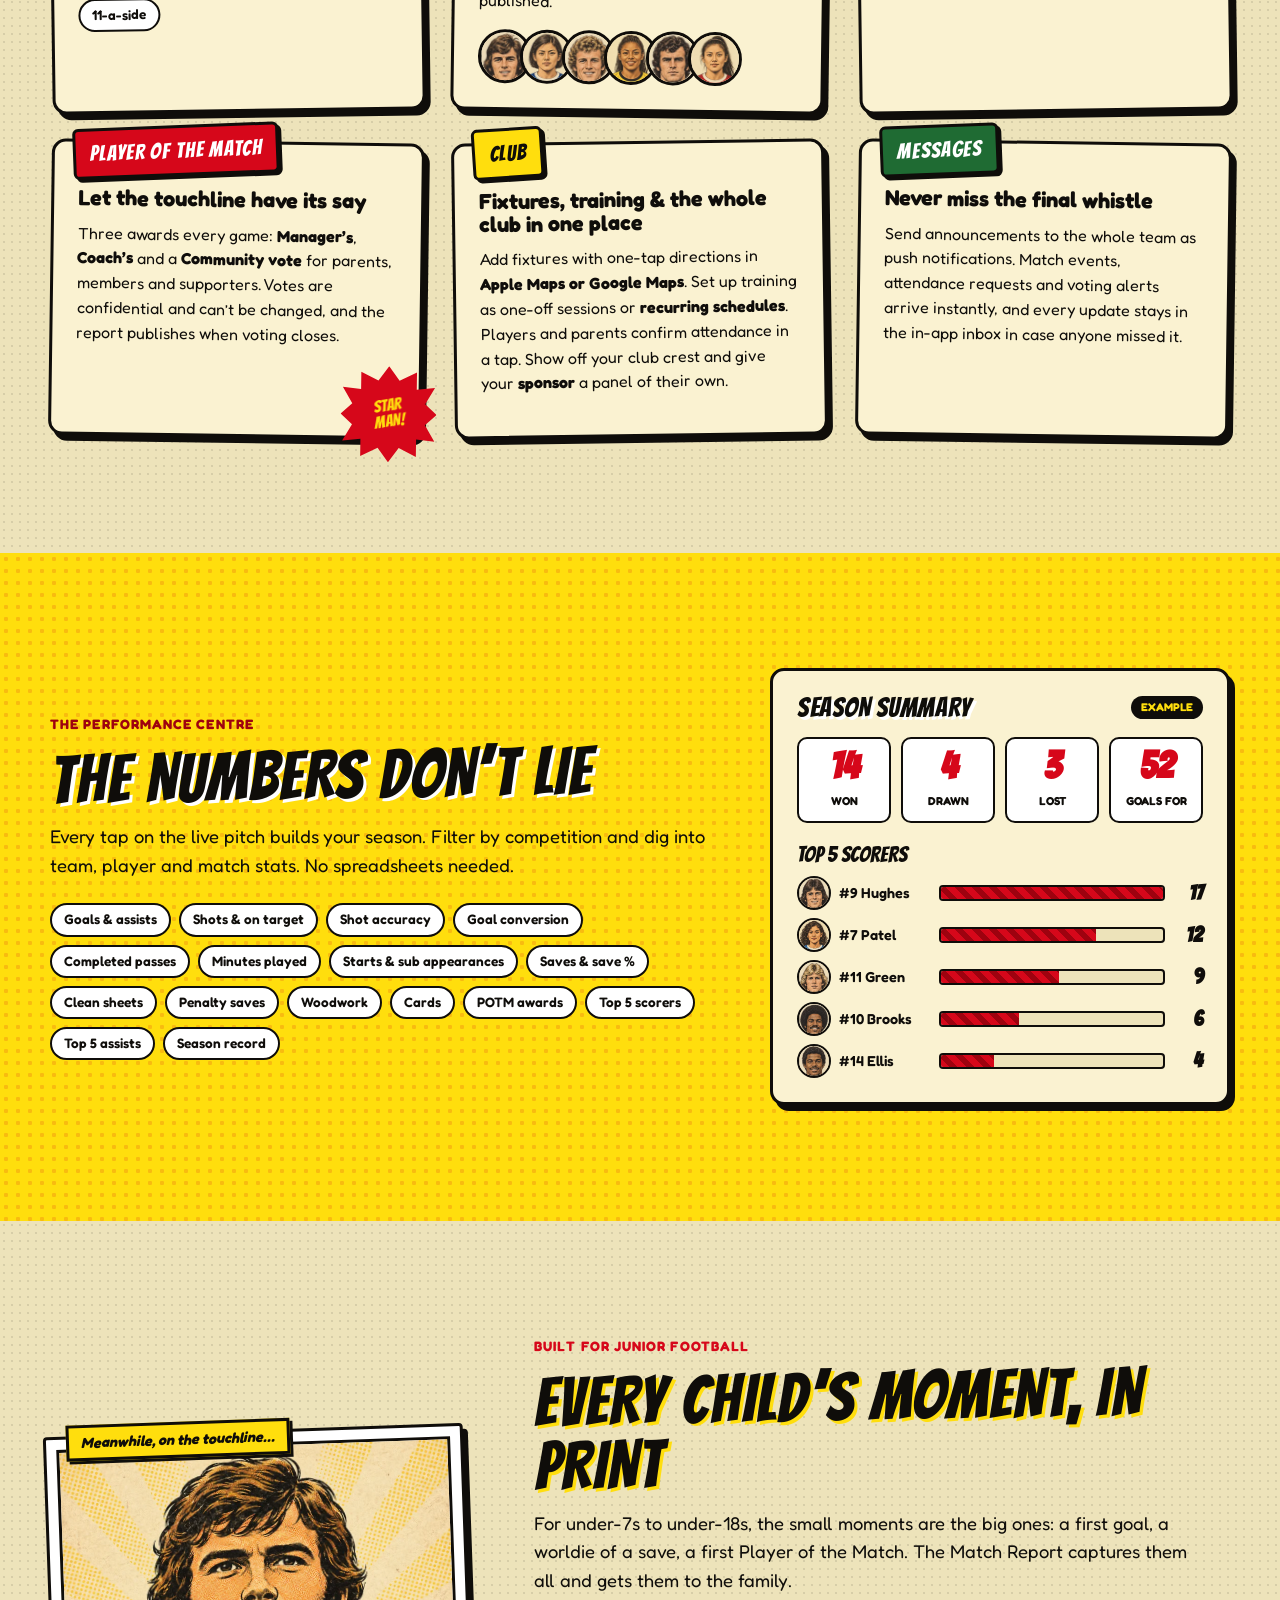
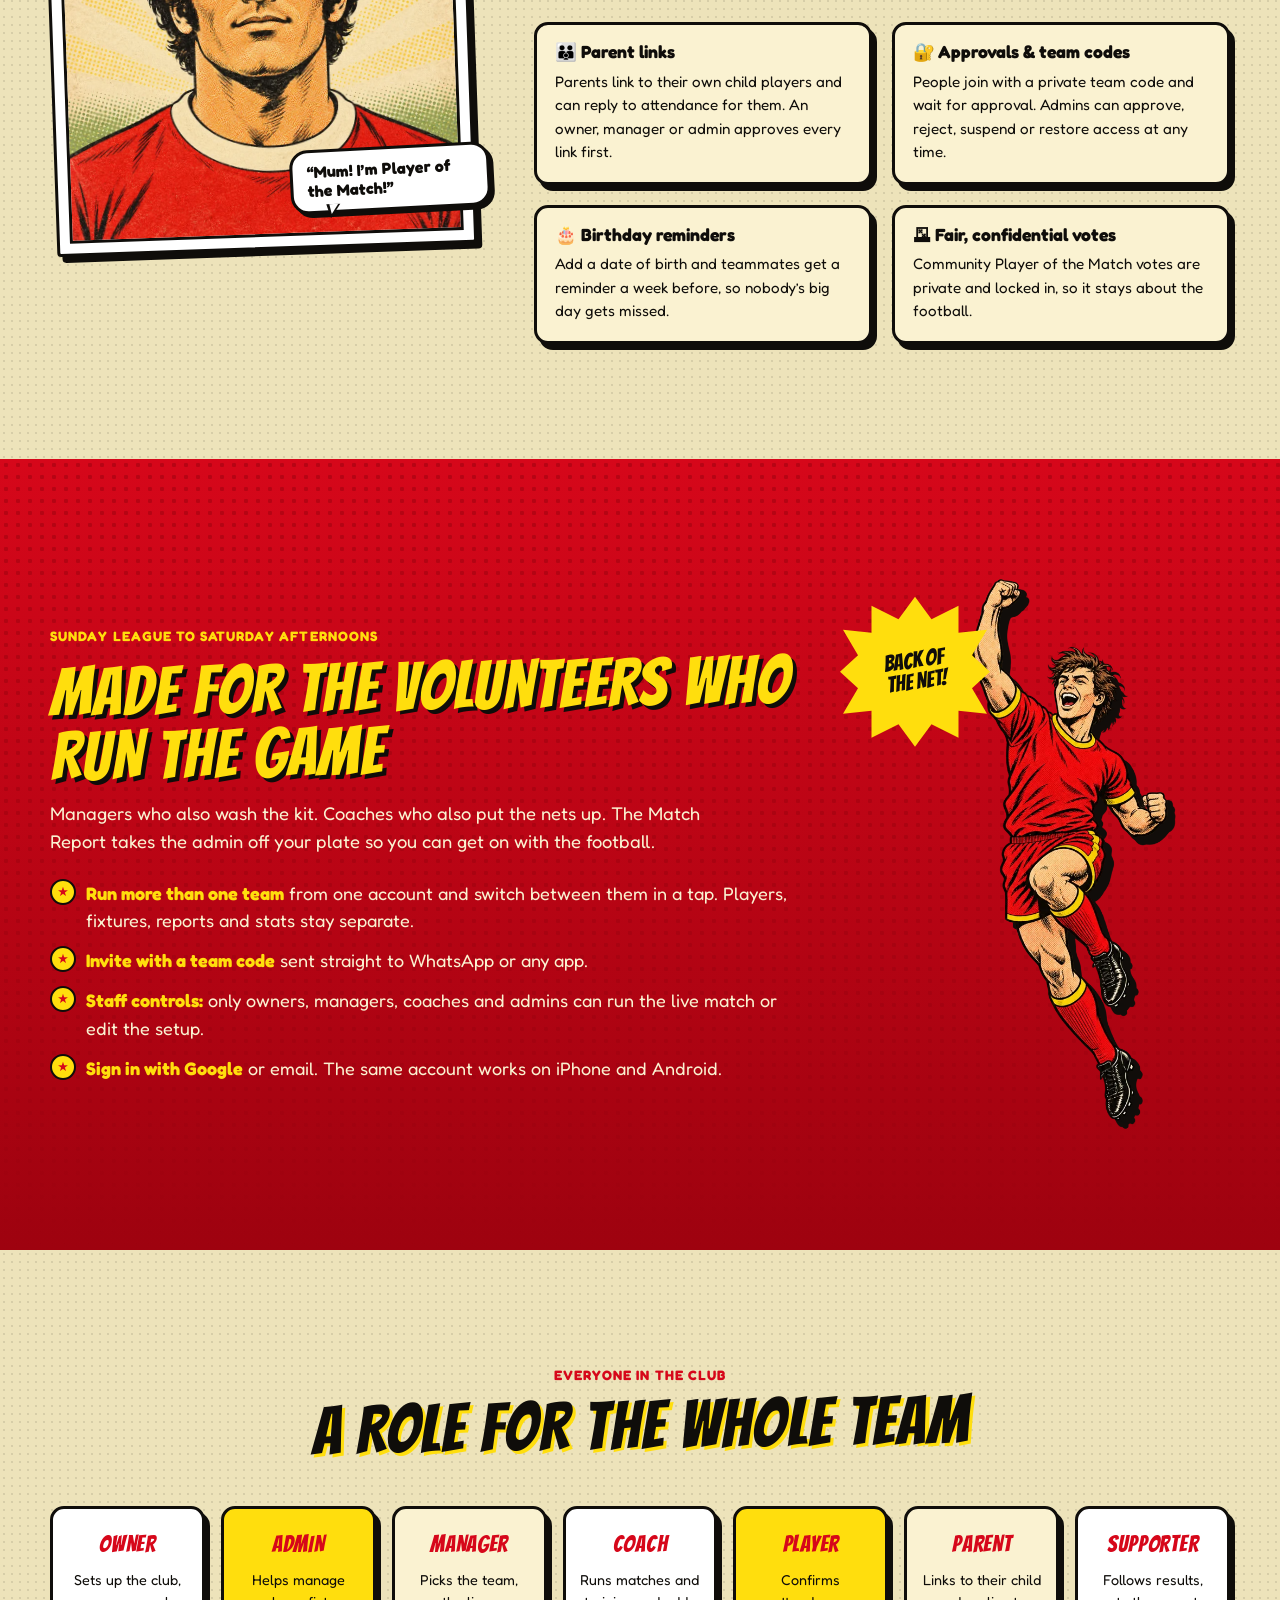
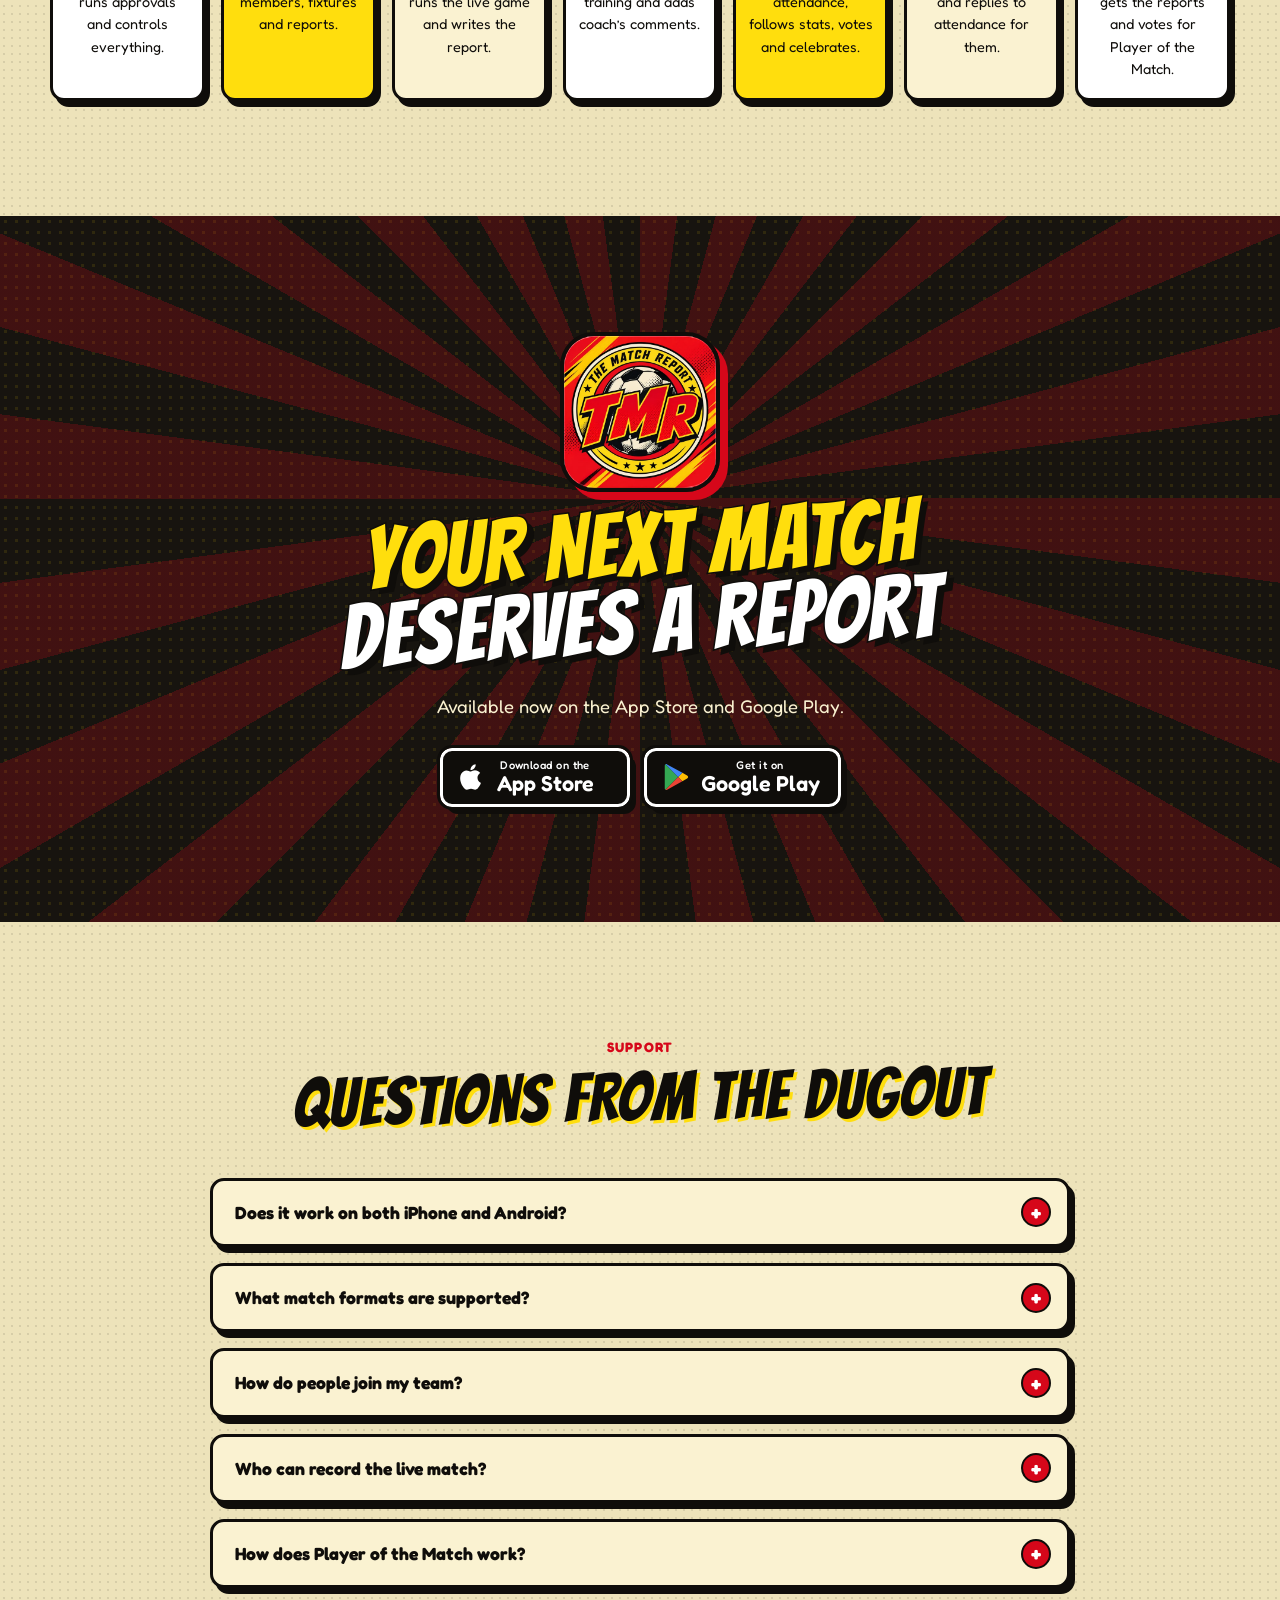
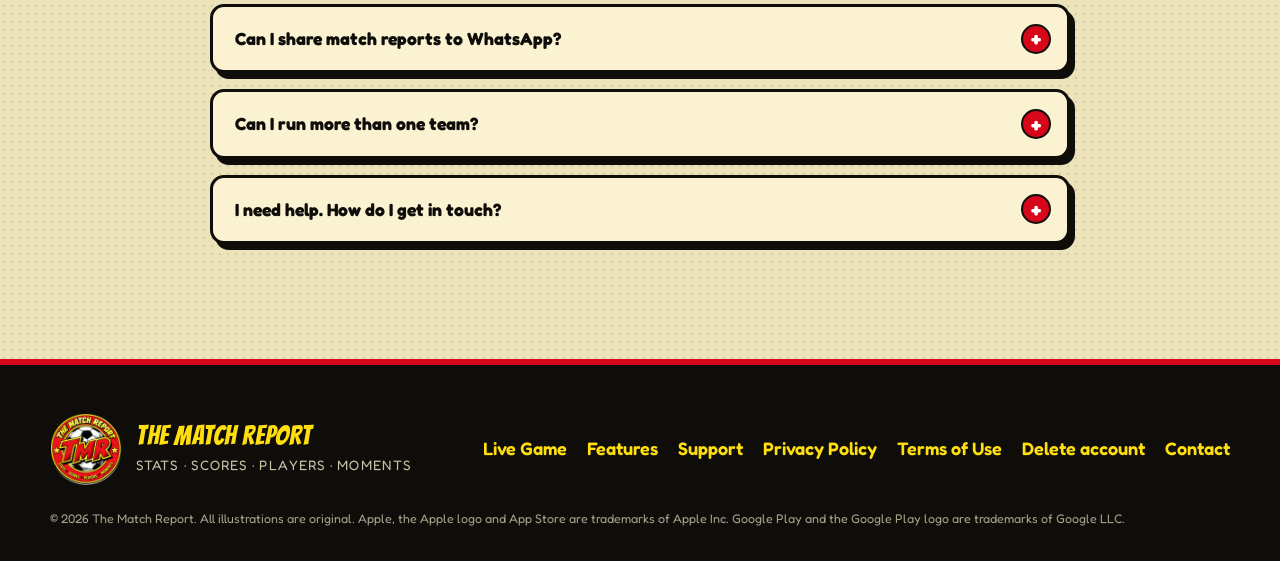
==== commit cb9ba06e: "Add external account deletion pathway" ====
--- a/index.html
+++ b/index.html
@@ -454,6 +454,8 @@
       <a href="#features">Features</a>
       <a href="#faq">Support</a>
       <a href="privacy.html">Privacy Policy</a>
+      <a href="terms.html">Terms of Use</a>
+      <a href="delete-account.html">Delete account</a>
       <a href="mailto:admin@thematchreportapp.com">Contact</a>
     </nav>
     <p class="legal">© <span id="year">2026</span> The Match Report. All illustrations are original. Apple, the Apple logo and App Store are trademarks of Apple Inc. Google Play and the Google Play logo are trademarks of Google LLC.</p>
